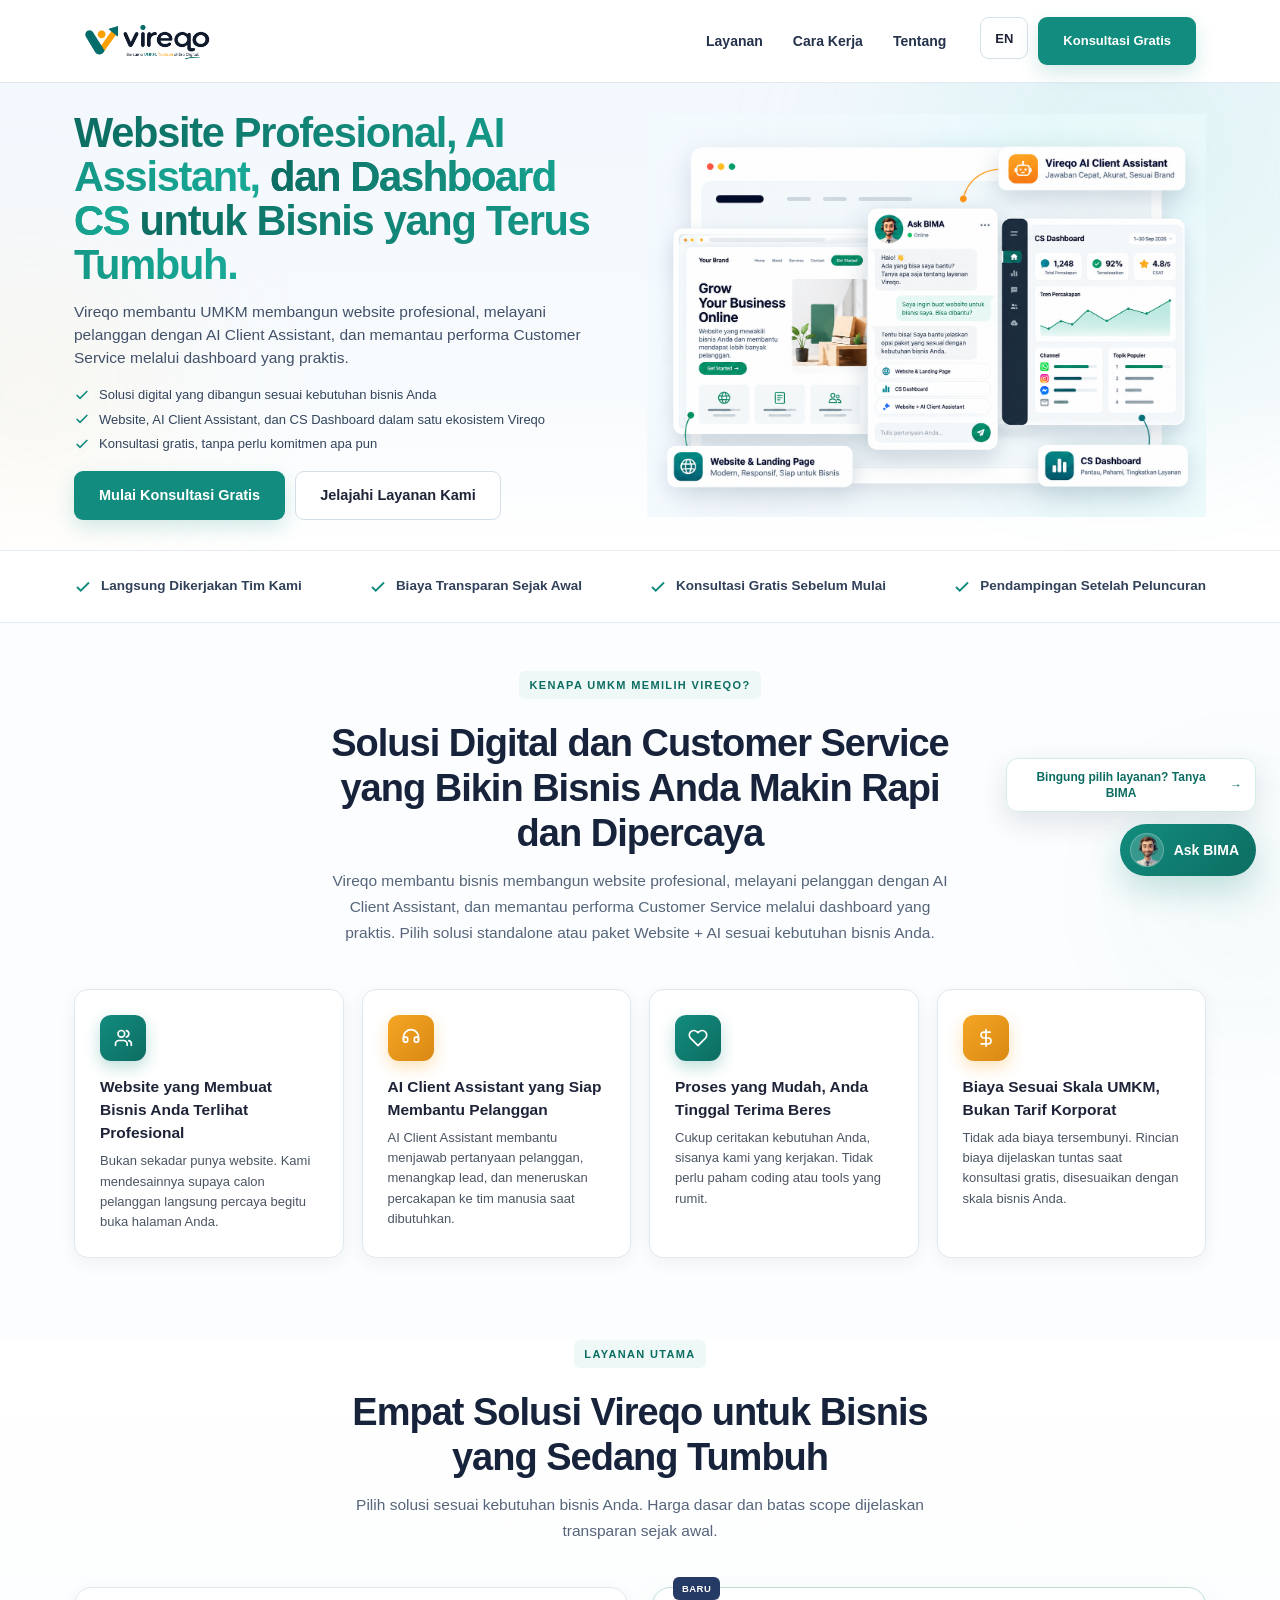
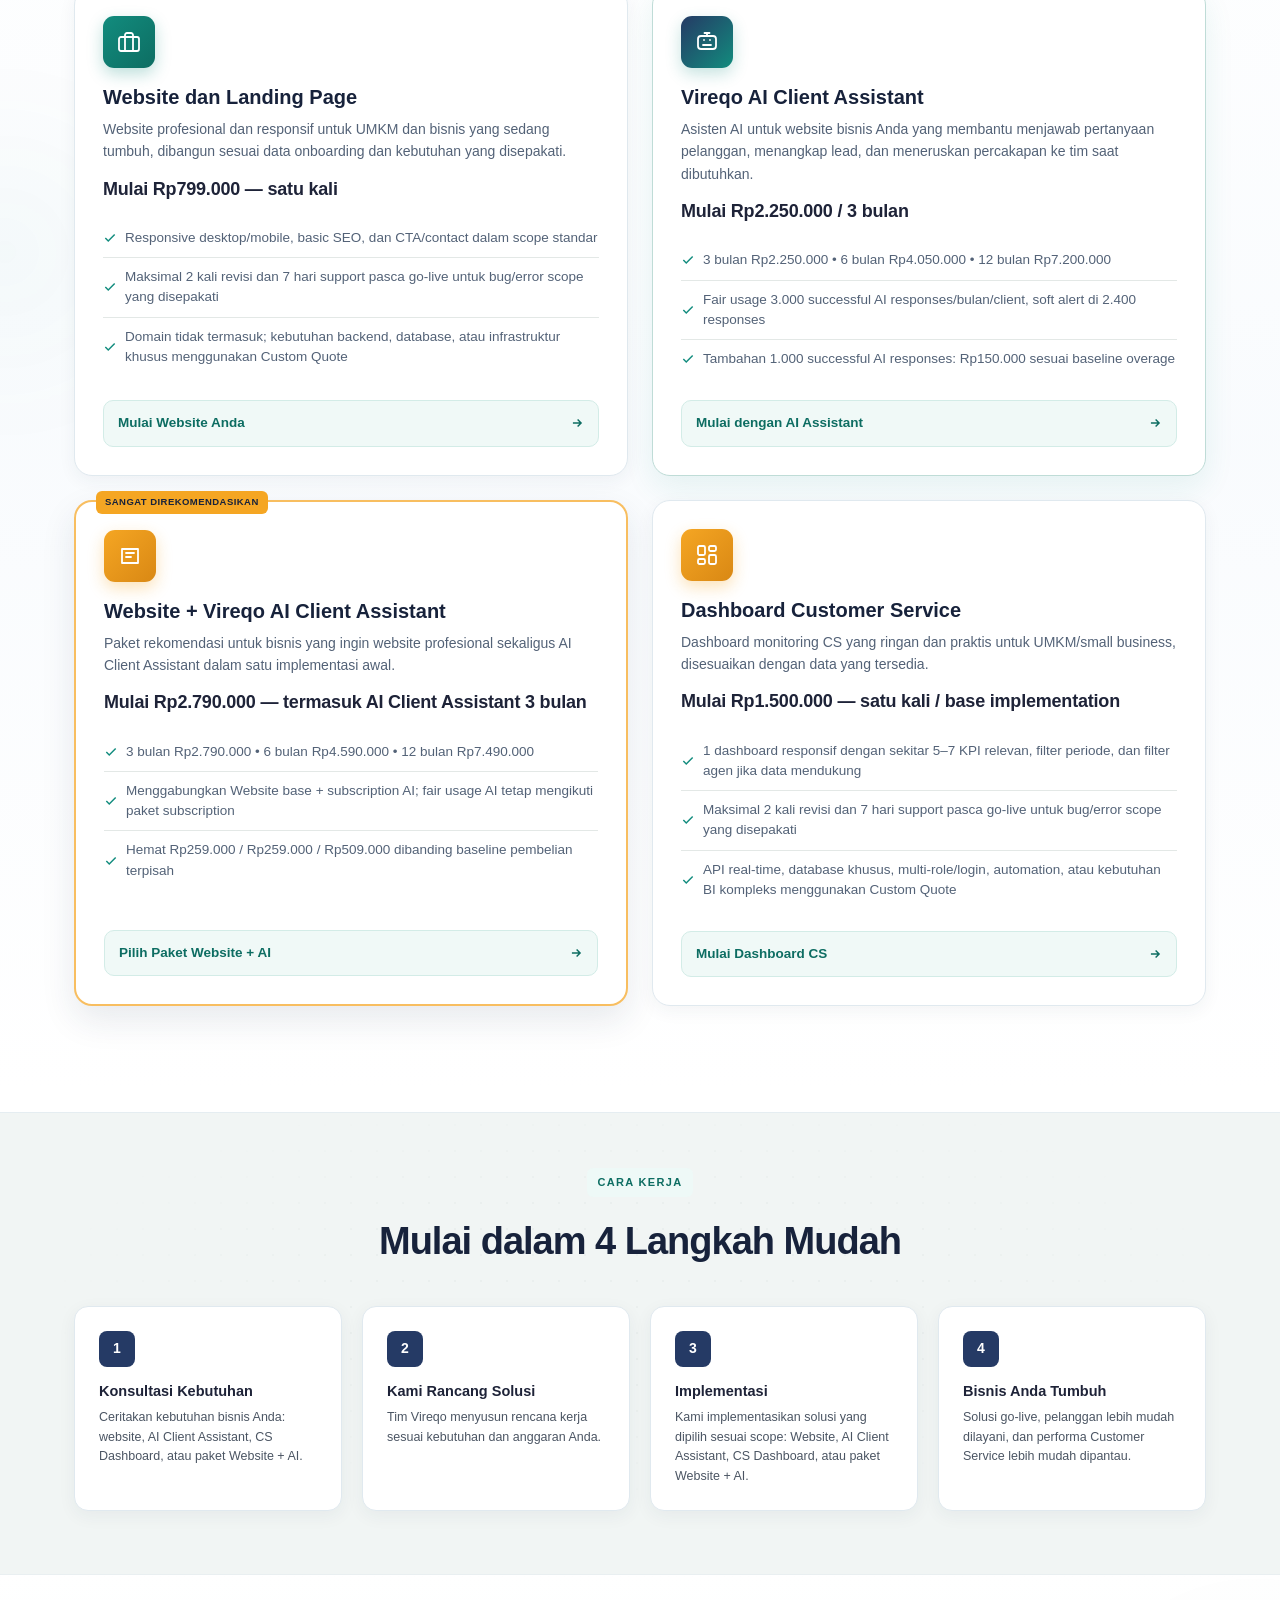
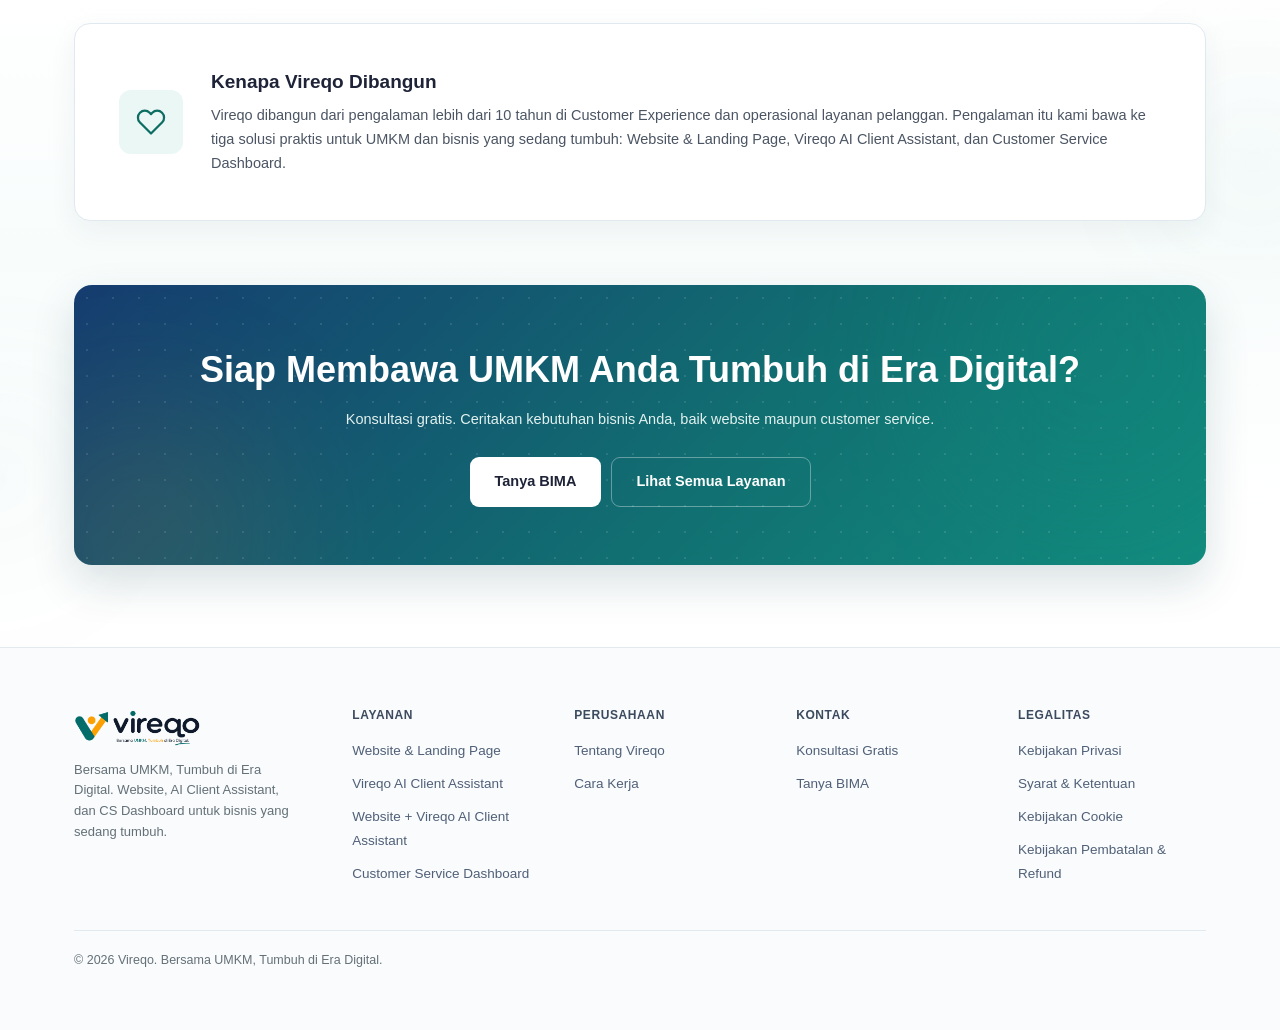
==== index.html @ 56a25e1f "feat(vireqo): Phase 8.5 Ask BIMA interaction polish" ====
<!DOCTYPE html>
<html lang="id">
<head>
<meta charset="utf-8"/>
<meta content="width=device-width, initial-scale=1.0" name="viewport"/>
<title>Vireqo | Website, AI Client Assistant &amp; CS Dashboard untuk UMKM</title>
<link href="favicon.ico" rel="icon"/>
<link href="favicon-32.png" rel="icon" sizes="32x32" type="image/png"/>
<link href="favicon-16.png" rel="icon" sizes="16x16" type="image/png"/>
<link href="apple-touch-icon.png" rel="apple-touch-icon" sizes="180x180"/>
<meta content="Vireqo membantu UMKM membangun website profesional, melayani pelanggan dengan AI Client Assistant, dan memantau performa Customer Service melalui CS Dashboard." name="description"/>
<link href="https://fonts.googleapis.com" rel="preconnect"/>
<link crossorigin="" href="https://fonts.gstatic.com" rel="preconnect"/>
<link href="https://fonts.googleapis.com/css2?family=Inter:wght@400;500;600;700;800;900&amp;family=Manrope:wght@600;700;800&amp;display=swap" rel="stylesheet"/>
<style>
:root{
  --teal:#128C7E; --teal-l:#EAF7F5; --teal-m:#A9DED6; --teal-dark:#0D6D62;
  --amber:#F5A623; --amber-l:#FEF6E7; --amber-m:#FBD98A;
  --navy:#1E2338; --navy-2:#2B3150;
  --bg:#F8FAF9; --white:#FFFFFF; --bg2:#F1F5F4;
  --border:#E3E8E6; --border2:#CBD5D2;
  --t1:#1E2338; --t2:#4B5563; --t3:#647078;
  --green:#128C7E;
  --grad-teal:linear-gradient(135deg,#128C7E,#0D6D62);
  --grad-amber:linear-gradient(135deg,#F5A623,#D98814);
  --grad-navy:linear-gradient(135deg,#1E2338,#2B3150);
  --sh-sm:0 1px 3px rgba(30,35,56,.06),0 1px 2px rgba(30,35,56,.04);
  --sh:0 8px 20px rgba(30,35,56,.07),0 2px 6px rgba(30,35,56,.04);
  --sh-lg:0 20px 40px rgba(30,35,56,.12),0 6px 16px rgba(30,35,56,.06);
  --r-lg:20px; --r:16px; --r-sm:10px;
  --motion-fast:180ms; --motion-base:520ms; --motion-slow:700ms;
  --motion-ease:cubic-bezier(.22,1,.36,1); --motion-distance:18px; --motion-stagger:90ms;
}
*{margin:0;padding:0;box-sizing:border-box}
html{scroll-behavior:smooth}
@media (prefers-reduced-motion: reduce){ html{scroll-behavior:auto} *{animation-duration:.01ms !important;transition-duration:.01ms !important} }
body{font-family:'Inter',sans-serif;background:var(--bg);color:var(--t1);line-height:1.5;-webkit-font-smoothing:antialiased}
h1,h2,h3,h4,.brand,.step-num,.svc h3,.vp-card h3,.why h3{font-family:'Manrope','Inter',sans-serif}
a{color:inherit;text-decoration:none}
.wrap{max-width:1160px;margin:0 auto;padding:0 24px}
img{display:block;max-width:100%}
section[id]{scroll-margin-top:96px}
a:focus-visible,button:focus-visible,input:focus-visible,[tabindex]:focus-visible{outline:2.5px solid var(--teal-dark);outline-offset:2px;border-radius:6px}
.bima-input:focus-visible{outline:2.5px solid var(--teal-dark);outline-offset:1px}
.dot-grid{position:absolute;inset:0;background-image:radial-gradient(var(--border2) 1.2px,transparent 1.2px);background-size:22px 22px;opacity:.35;pointer-events:none;-webkit-mask-image:radial-gradient(ellipse 60% 60% at 50% 40%,#000 40%,transparent 80%);mask-image:radial-gradient(ellipse 60% 60% at 50% 40%,#000 40%,transparent 80%)}

.reveal{opacity:0;transform:translateY(var(--motion-distance));transition:opacity var(--motion-base) var(--motion-ease),transform var(--motion-base) var(--motion-ease)}
.reveal.in{opacity:1;transform:translateY(0)}
html.motion-ready .motion-item{opacity:0;transform:translateY(var(--motion-distance));transition:opacity var(--motion-base) var(--motion-ease),transform var(--motion-base) var(--motion-ease);transition-delay:var(--motion-delay,0ms)}
html.motion-ready .motion-item.motion-in{opacity:1;transform:translateY(0)}
@media (prefers-reduced-motion:reduce){
  .reveal,html.motion-ready .motion-item{opacity:1!important;transform:none!important;transition:none!important}
}

.btn{font-weight:700;font-size:14.5px;padding:13px 26px;border-radius:999px;border:1px solid transparent;cursor:pointer;display:inline-flex;align-items:center;gap:8px;transition:all .18s cubic-bezier(.34,1.56,.64,1)}
.btn:active{transform:scale(.97)}
.btn-primary{background:var(--grad-teal);color:#fff;box-shadow:0 4px 14px rgba(18,140,126,.35)}
.btn-primary:hover{background:var(--teal-dark);transform:translateY(-2px);box-shadow:0 10px 24px rgba(18,140,126,.42)}
.btn-ghost{background:var(--white);border-color:var(--border2);color:var(--t1)}
.btn-ghost:hover{border-color:var(--teal);color:var(--teal);transform:translateY(-2px)}
.btn-white{background:#fff;color:var(--navy)}
.btn-white:hover{transform:translateY(-2px);box-shadow:0 8px 20px rgba(0,0,0,.18)}
.btn-outline-light{background:transparent;border-color:rgba(255,255,255,.35);color:#fff}
.btn-outline-light:hover{border-color:#fff;transform:translateY(-2px)}
.btn-sm{padding:9px 18px;font-size:13px}

header{position:sticky;top:0;z-index:200;background:rgba(248,250,249,0);transition:background .25s,box-shadow .25s,backdrop-filter .25s}
header.scrolled{background:rgba(255,255,255,.88);backdrop-filter:blur(10px);box-shadow:var(--sh-sm)}
.nav{display:flex;align-items:center;padding:16px 24px;max-width:1160px;margin:0 auto;gap:20px}
.brand img{height:32px;width:auto}
.nav-links{display:flex;gap:28px;align-items:center;font-size:14px;font-weight:600;color:var(--t2);margin-left:32px}
.nav-links a:hover{color:var(--teal)}
.nav-cta{display:flex;gap:10px;margin-left:auto}
@media(max-width:860px){ .nav-links,.nav-cta .btn-ghost{display:none} }

.hero{padding:60px 0 0;overflow:hidden}
.hero-blob{position:absolute;border-radius:50%;filter:blur(70px);opacity:.28;z-index:0;pointer-events:none}
.hero-blob-1{width:400px;height:400px;background:var(--teal-m);top:-150px;right:-70px;animation:heroAmbientOne 14s var(--motion-ease) infinite alternate}
.hero-blob-2{width:260px;height:260px;background:var(--amber-m);bottom:40px;left:-100px;animation:heroAmbientTwo 17s var(--motion-ease) infinite alternate}
@keyframes heroAmbientOne{from{transform:translate3d(0,0,0) scale(1)}to{transform:translate3d(-18px,14px,0) scale(1.05)}}
@keyframes heroAmbientTwo{from{transform:translate3d(0,0,0) scale(1)}to{transform:translate3d(16px,-12px,0) scale(1.04)}}
@media(max-width:640px){.hero-blob-1,.hero-blob-2{animation-duration:20s;opacity:.22}}
@media(prefers-reduced-motion:reduce){.hero-blob-1,.hero-blob-2{animation:none!important;transform:none!important}}
.hero .wrap{position:relative;z-index:1;display:grid;grid-template-columns:1.05fr .95fr;gap:48px;align-items:center;padding-bottom:56px}
@media(max-width:960px){ .hero .wrap{grid-template-columns:1fr} .hero-visual{margin-top:36px} }
.badge{padding:6px 14px;border-radius:20px;font-size:11.5px;font-weight:700;letter-spacing:.3px;display:inline-flex;align-items:center;gap:7px;background:var(--teal-l);color:var(--teal-dark);border:1px solid var(--teal-m)}
.badge-dot{width:6px;height:6px;border-radius:50%;background:var(--teal)}
.hero h1{font-size:clamp(30px,4.2vw,46px);font-weight:800;line-height:1.18;letter-spacing:-.8px;margin:18px 0 18px;color:var(--navy)}
.hero h1 span{color:var(--teal)}
.hero p{font-size:16.5px;color:var(--t2);max-width:520px;margin-bottom:26px;line-height:1.65}
.hero-vp{display:flex;flex-direction:column;gap:9px;margin-bottom:30px}
.hero-vp span{display:flex;align-items:center;gap:9px;font-size:13.5px;color:var(--t2);font-weight:500}
.hero-vp svg{width:16px;height:16px;color:var(--teal);flex-shrink:0}
.hero-cta{display:flex;gap:12px;flex-wrap:wrap}

.hero-visual{position:relative}
.hv-card{background:var(--white);border:1px solid var(--border);border-radius:var(--r-lg);box-shadow:var(--sh-lg);padding:16px;position:relative;z-index:2}
.hv-browser-bar{display:flex;align-items:center;gap:6px;padding:8px 6px 14px}
.hv-dot{width:8px;height:8px;border-radius:50%}
.hv-site{background:var(--bg);border-radius:12px;padding:18px;margin-bottom:12px}
.hv-site-nav{display:flex;justify-content:space-between;align-items:center;margin-bottom:14px}
.hv-site-logo{width:64px;height:9px;border-radius:4px;background:var(--navy)}
.hv-site-menu{display:flex;gap:8px;align-items:center}
.hv-site-menu span{width:26px;height:6px;border-radius:3px;background:var(--border2)}
.hv-site-menu .hv-avatar{width:20px;height:20px;border-radius:50%;background:var(--grad-amber)}
.hv-site-hero{background:linear-gradient(135deg,var(--teal-l),var(--amber-l));border-radius:10px;padding:20px;margin-bottom:10px;position:relative;overflow:hidden}
.hv-site-hero::after{content:"";position:absolute;width:120px;height:120px;background:radial-gradient(circle,rgba(255,255,255,.55),transparent 70%);top:-40px;right:-30px}
.hv-site-hero .l1{width:70%;height:10px;border-radius:4px;background:var(--navy);margin-bottom:8px;position:relative}
.hv-site-hero .l2{width:45%;height:8px;border-radius:4px;background:var(--border2);margin-bottom:14px;position:relative}
.hv-site-hero .btn-mini{width:74px;height:20px;border-radius:999px;background:var(--grad-teal);position:relative;box-shadow:0 3px 8px rgba(18,140,126,.35)}
.hv-stats{display:flex;gap:8px;margin-top:2px}
.hv-stat{flex:1;background:var(--white);border:1px solid var(--border);border-radius:8px;padding:8px 9px}
.hv-stat .hv-stat-bar{height:5px;border-radius:3px;margin-bottom:6px}
.hv-stat .hv-stat-num{height:8px;width:60%;border-radius:3px;background:var(--navy);opacity:.85}
.hv-cs{background:var(--white);border:1px solid var(--border);border-radius:12px;padding:12px 14px}
.hv-cs-head{display:flex;align-items:center;gap:8px;margin-bottom:10px}
.hv-cs-head .dotgreen{width:7px;height:7px;border-radius:50%;background:var(--teal)}
.hv-cs-head span{font-size:11px;font-weight:700;color:var(--t2)}
.hv-bubble{max-width:78%;padding:8px 11px;border-radius:10px;font-size:11px;margin-bottom:7px;line-height:1.4}
.hv-bubble.in{background:var(--bg2);color:var(--t2);border-bottom-left-radius:3px}
.hv-bubble.out{background:var(--teal-l);color:var(--teal-dark);margin-left:auto;border-bottom-right-radius:3px}
.hv-float{position:absolute;background:var(--white);border:1px solid var(--border);border-radius:14px;box-shadow:var(--sh);padding:12px 15px;z-index:3;display:flex;align-items:center;gap:10px}
.hv-float-1{bottom:-20px;left:-26px}
.hv-float-2{top:16px;right:-22px}
.hv-float .fb{width:32px;height:32px;border-radius:9px;display:flex;align-items:center;justify-content:center;flex-shrink:0;color:#fff}
.hv-float .fb svg{width:16px;height:16px}
.hv-float .fn{font-size:13.5px;font-weight:800;color:var(--t1);line-height:1.2}
.hv-float .fl{font-size:9.5px;color:var(--t3)}
@media(max-width:960px){ .hv-float-1{left:6px} .hv-float-2{right:6px} }

.trust{background:var(--white);border-top:1px solid var(--border);border-bottom:1px solid var(--border);padding:28px 0}
.trust-row{display:flex;justify-content:center;gap:36px;flex-wrap:wrap;text-align:left}
.trust-item{display:flex;align-items:center;gap:9px}
.trust-item svg{width:18px;height:18px;color:var(--teal);flex-shrink:0}
.trust-item .l{font-size:13.5px;color:var(--t1);font-weight:600}

.section{padding:78px 0}
.section-head{text-align:center;max-width:620px;margin:0 auto 44px}
.eyebrow{font-size:11.5px;font-weight:800;color:var(--teal-dark);text-transform:uppercase;letter-spacing:1.2px;margin-bottom:12px}
.section-head h2{font-size:clamp(24px,3.2vw,32px);font-weight:800;letter-spacing:-.6px;color:var(--navy);margin-bottom:12px}
.section-head p{font-size:15.5px;color:var(--t2);line-height:1.6}

.g4{display:grid;grid-template-columns:repeat(4,1fr);gap:18px}
@media(max-width:960px){ .g4{grid-template-columns:1fr 1fr} }
@media(max-width:560px){ .g4{grid-template-columns:1fr} }
.vp-card{background:var(--white);border:1px solid var(--border);border-radius:var(--r);padding:24px;box-shadow:var(--sh-sm);transition:transform .18s,box-shadow .18s}
.vp-card:hover{transform:translateY(-6px);box-shadow:var(--sh-lg)}
.vp-icon{width:46px;height:46px;border-radius:13px;display:flex;align-items:center;justify-content:center;margin-bottom:14px;color:#fff}
.vp-icon svg{width:20px;height:20px}
.vp-card h3{font-size:15.5px;font-weight:800;margin-bottom:7px;color:var(--navy)}
.vp-card p{font-size:13px;color:var(--t2);line-height:1.55}

.services{display:grid;grid-template-columns:repeat(3,1fr);gap:20px;grid-auto-flow:row dense}
@media(max-width:980px){ .services{grid-template-columns:1fr 1fr} }
@media(max-width:640px){ .services{grid-template-columns:1fr} }
.svc{position:relative}
.svc-popular{position:absolute;top:-12px;right:22px;background:var(--grad-amber);color:var(--t1);font-size:11px;font-weight:800;letter-spacing:.3px;padding:5px 12px;border-radius:999px;box-shadow:0 4px 10px rgba(245,166,35,.35)}
.svc-topproduct{position:absolute;top:-12px;left:22px;background:var(--grad-navy);color:#fff;font-size:11px;font-weight:800;letter-spacing:.3px;padding:5px 12px;border-radius:999px;box-shadow:0 4px 10px rgba(30,35,56,.35);display:inline-flex;align-items:center;gap:4px}
.csd-trigger{margin-top:12px;width:100%;display:flex;align-items:center;justify-content:center;gap:8px;background:var(--white);border:1.5px dashed var(--teal-m);color:var(--teal-dark);font-family:inherit;font-weight:700;font-size:13.5px;padding:11px 16px;border-radius:12px;cursor:pointer;transition:all .18s}
.csd-trigger:hover{border-style:solid;background:var(--teal-l)}
.csd-trigger svg{width:16px;height:16px;transition:transform .2s ease}
.csd-panel-head{margin-bottom:18px}
.csd-panel-head h4{font-size:18px;font-weight:800;color:var(--navy);margin:0 0 6px}
.csd-panel-head p{font-size:13.5px;color:var(--t2);margin:0}
.csd-modal-overlay{position:fixed;inset:0;background:rgba(15,20,30,.6);display:flex;align-items:center;justify-content:center;padding:20px;z-index:999}
.csd-modal-overlay[hidden]{display:none}
.csd-modal{background:var(--white);border-radius:var(--r-lg);max-width:720px;width:100%;max-height:88vh;overflow-y:auto;padding:32px;position:relative;box-shadow:0 24px 64px rgba(0,0,0,.4)}
.csd-modal-close{position:absolute;top:16px;right:16px;width:36px;height:36px;border-radius:50%;border:1px solid var(--border);background:var(--white);display:flex;align-items:center;justify-content:center;cursor:pointer;color:var(--t2);transition:all .15s;padding:0}
.csd-modal-close:hover{background:var(--bg2);color:var(--navy)}
.csd-modal-close svg{width:16px;height:16px}
body.no-scroll{overflow:hidden}
@media(max-width:640px){ .csd-modal{padding:22px;max-height:92vh;border-radius:16px} .csd-modal-close{top:12px;right:12px} }
.svc{background:var(--white);border:1px solid var(--border);border-radius:var(--r-lg);padding:30px;box-shadow:var(--sh-sm);transition:transform .2s,box-shadow .2s;display:flex;flex-direction:column}
.svc:hover{transform:translateY(-5px);box-shadow:var(--sh-lg)}
.svc-icon{width:52px;height:52px;border-radius:14px;display:flex;align-items:center;justify-content:center;margin-bottom:16px;transition:transform var(--motion-fast) var(--motion-ease),box-shadow var(--motion-fast) ease}
@media(hover:hover) and (pointer:fine){
  .svc:hover .svc-icon{transform:translateY(-2px) scale(1.045)}
  .svc:has(.svc-ai-recommended){border-color:rgba(245,166,35,.48);box-shadow:0 10px 30px rgba(245,166,35,.10),var(--sh-sm)}
  .svc:has(.svc-ai-recommended):hover{border-color:rgba(245,166,35,.72);box-shadow:0 18px 38px rgba(245,166,35,.15),var(--sh)}
}
.svc:focus-within{border-color:var(--teal-m);box-shadow:0 12px 28px rgba(18,140,126,.10)}
@media(max-width:640px){.svc:hover{transform:none}.svc:hover .svc-icon{transform:none}}
.svc-icon svg{width:24px;height:24px}
.svc h3{font-size:19px;font-weight:800;color:var(--navy);margin-bottom:8px}
.svc p{font-size:14px;color:var(--t2);margin-bottom:18px;line-height:1.6}
.svc-list{list-style:none;margin-bottom:20px;flex:1;display:flex;flex-direction:column;justify-content:center}
.svc-list li{font-size:13.5px;color:var(--t2);padding:7px 0;border-top:1px solid var(--border);display:flex;align-items:center;gap:8px}
.svc-list li:first-child{border-top:none}
.svc-list li svg{width:14px;height:14px;flex-shrink:0;color:var(--teal)}
.svc-price{font-size:13px;color:var(--t2);margin-bottom:16px;padding:9px 13px;background:var(--teal-l);border-radius:8px;border:1px solid var(--teal-m)}
.svc-price strong{color:var(--navy);font-weight:800}
.svc-cta{font-size:13.5px;font-weight:700;color:var(--teal-dark);display:inline-flex;align-items:center;gap:6px;transition:color var(--motion-fast) ease,transform var(--motion-fast) var(--motion-ease)}
.svc-cta:hover{color:var(--teal);transform:translateX(2px)}
.svc-cta:active{transform:translateX(1px) scale(.985)}
.svc-cta svg{width:14px;height:14px;transition:transform .15s}
.svc:hover .svc-cta svg{transform:translateX(3px)}

.steps{display:grid;grid-template-columns:repeat(4,1fr);gap:20px}
@media(max-width:900px){ .steps{grid-template-columns:1fr 1fr} }
@media(max-width:560px){ .steps{grid-template-columns:1fr} }
.step{background:var(--white);border:1px solid var(--border);border-radius:var(--r);padding:22px;box-shadow:var(--sh-sm);transition:transform .18s,box-shadow .18s}
.step:hover{transform:translateY(-5px);box-shadow:var(--sh)}
.step-num{width:36px;height:36px;border-radius:10px;background:var(--grad-navy);color:#fff;font-weight:800;font-size:14px;display:flex;align-items:center;justify-content:center;margin-bottom:14px}
.step h4{font-size:14.5px;font-weight:700;color:var(--navy);margin-bottom:6px}
.step p{font-size:12.5px;color:var(--t2);line-height:1.55}

.why{background:var(--white);border:1px solid var(--border);border-radius:var(--r-lg);padding:44px;box-shadow:var(--sh-sm);display:grid;grid-template-columns:auto 1fr;gap:28px;align-items:center}
@media(max-width:700px){ .why{grid-template-columns:1fr;padding:28px} }
.why-badge{width:64px;height:64px;border-radius:16px;background:var(--teal-l);color:var(--teal-dark);display:flex;align-items:center;justify-content:center;flex-shrink:0}
.why-badge svg{width:30px;height:30px}
.why h3{font-size:19px;font-weight:800;color:var(--navy);margin-bottom:8px}
.why p{font-size:14.5px;color:var(--t2);line-height:1.65}

.cta-band{background:var(--grad-navy);border-radius:var(--r-lg);padding:56px 40px;text-align:center;position:relative;overflow:hidden}
.cta-band .dot-grid{opacity:.12;-webkit-mask-image:none;mask-image:none;background-image:radial-gradient(rgba(255,255,255,.9) 1.2px,transparent 1.2px)}
.cta-band::before{content:"";position:absolute;width:340px;height:340px;background:var(--teal);opacity:.3;filter:blur(80px);border-radius:50%;top:-100px;right:-60px}
.cta-band::after{content:"";position:absolute;width:260px;height:260px;background:var(--amber);opacity:.2;filter:blur(80px);border-radius:50%;bottom:-100px;left:-60px}
.cta-band h2{color:#fff;font-size:clamp(22px,3vw,28px);font-weight:800;margin-bottom:12px;position:relative;z-index:1}
.cta-band p{color:#CBD5D2;font-size:14.5px;margin-bottom:26px;position:relative;z-index:1}
.cta-band .hero-cta{justify-content:center;position:relative;z-index:1}

footer{background:var(--white);border-top:1px solid var(--border);padding:52px 0 26px}
.footer-grid{display:grid;grid-template-columns:1.3fr 1fr 1fr 1fr 1fr;gap:28px;margin-bottom:36px}
@media(max-width:860px){ .footer-grid{grid-template-columns:1fr 1fr} }
.footer-grid h5{font-size:12px;font-weight:800;color:var(--t3);text-transform:uppercase;letter-spacing:.6px;margin-bottom:14px}
.footer-grid ul{list-style:none}
.footer-grid li{margin-bottom:9px}
.footer-grid a{font-size:13.5px;color:var(--t2)}
.footer-grid a:hover{color:var(--teal-dark)}
.footer-brand img{height:42px;width:auto;margin-bottom:12px}
.footer-brand p{font-size:13px;color:var(--t3);max-width:230px;line-height:1.6}
.footer-bottom{border-top:1px solid var(--border);padding-top:20px;display:flex;justify-content:space-between;flex-wrap:wrap;gap:10px;font-size:12.5px;color:var(--t3);align-items:center}

.lang-toggle{background:var(--white);border:1px solid var(--border2);color:var(--t1);font-weight:700;font-size:13px;padding:9px 14px;border-radius:10px;cursor:pointer;transition:all .18s}
.lang-toggle:hover{border-color:var(--teal);color:var(--teal)}

/* --- Mobile nav --- */
.hamburger{display:none;flex-direction:column;gap:4px;background:none;border:none;cursor:pointer;padding:8px;margin-left:auto}
.hamburger span{width:22px;height:2px;background:var(--navy);border-radius:2px;transition:transform .2s ease,opacity .2s ease}
.mobile-menu{display:none;flex-direction:column;gap:2px;background:var(--white);border-top:1px solid var(--border);padding:8px 24px 18px}
.mobile-menu a{padding:12px 4px;font-size:15px;font-weight:600;color:var(--t1);border-bottom:1px solid var(--border)}
.mobile-menu .mm-actions{display:flex;gap:10px;margin-top:12px}
@media(max-width:860px){
  .hamburger{display:flex}
  .nav-cta .lang-toggle{display:none}
  header.menu-open .mobile-menu{display:flex}
  header.menu-open .hamburger span:nth-child(1){transform:translateY(6px) rotate(45deg)}
  header.menu-open .hamburger span:nth-child(2){opacity:0}
  header.menu-open .hamburger span:nth-child(3){transform:translateY(-6px) rotate(-45deg)}
}

/* --- CS Consultant interactive demo --- */
.csd-toggle{display:inline-flex;background:var(--white);border:1px solid var(--border);border-radius:999px;padding:4px;margin-bottom:22px;gap:4px}
.csd-toggle button{font-family:inherit;font-weight:700;font-size:13.5px;padding:9px 18px;border-radius:999px;border:none;background:transparent;cursor:pointer;color:var(--t2);transition:all .2s ease}
.csd-toggle button.active.bad{background:#C1523E;color:#fff}
.csd-toggle button.active.good{background:var(--teal);color:#fff}
.csd-card{background:var(--white);border:1px solid var(--border);border-radius:var(--r-lg);padding:26px;position:relative;overflow:hidden;box-shadow:var(--sh-sm)}
.csd-card::before{content:"";position:absolute;top:0;left:0;right:0;height:4px;background:#C1523E;transition:background .3s ease}
.csd-card.good::before{background:var(--teal)}
.csd-tag{font-family:'Manrope',sans-serif;font-size:11px;text-transform:uppercase;letter-spacing:.06em;color:#C1523E;margin-bottom:14px;display:block;font-weight:800}
.csd-card.good .csd-tag{color:var(--teal-dark)}
.csd-bubble{max-width:82%;padding:11px 15px;border-radius:14px;font-size:14px;margin-bottom:10px;line-height:1.5}
.csd-bubble.cust{background:var(--bg2);border-bottom-left-radius:4px}
.csd-bubble.cs{margin-left:auto;background:#C1523E;color:#fff;border-bottom-right-radius:4px;transition:background .3s ease}
.csd-card.good .csd-bubble.cs{background:var(--teal)}
.csd-verdict{margin-top:16px;padding:13px 15px;background:var(--bg2);border-radius:10px;font-size:13px;color:var(--t2);line-height:1.55}
.csd-verdict b{color:var(--navy)}
.csd-grid{display:grid;grid-template-columns:1fr 1fr;gap:20px;margin-top:20px}
@media(max-width:860px){ .csd-grid{grid-template-columns:1fr} }
.csd-quiz-progress{display:flex;gap:6px;margin-bottom:16px}
.csd-quiz-progress span{height:4px;flex:1;background:var(--border);border-radius:4px;transition:background .3s ease}
.csd-quiz-progress span.done{background:var(--amber)}
.csd-quiz-q{background:var(--bg2);border-radius:12px;padding:15px;font-size:14px;margin-bottom:14px;line-height:1.5}
.csd-quiz-opt{display:block;width:100%;text-align:left;background:var(--white);border:1.5px solid var(--border);border-radius:10px;padding:12px 14px;font-size:13.5px;font-family:inherit;cursor:pointer;margin-bottom:9px;transition:all .2s ease;color:var(--t1)}
.csd-quiz-opt:hover:not(:disabled){border-color:var(--teal)}
.csd-quiz-opt.correct{background:var(--teal-l);border-color:var(--teal)}
.csd-quiz-opt.wrong{background:#FBEAE6;border-color:#C1523E}
.csd-quiz-opt:disabled{cursor:default}
.csd-quiz-feedback{margin-top:4px;padding:13px 15px;border-radius:10px;font-size:13px;background:var(--amber-l);border:1px solid var(--amber-m);display:none;line-height:1.5}
.csd-quiz-feedback.show{display:block}
.csd-quiz-next{margin-top:14px;background:var(--navy);color:#fff;border:none;border-radius:999px;padding:11px 22px;font-family:inherit;font-weight:700;font-size:13.5px;cursor:pointer;display:none}
.csd-quiz-next.show{display:inline-block}
.csd-quiz-result{text-align:center;padding:14px 0;display:none}
.csd-quiz-result.show{display:block}
.csd-quiz-result .csd-score{font-family:'Manrope',sans-serif;font-weight:800;font-size:38px;color:var(--teal-dark)}
.csd-check{display:flex;flex-direction:column;gap:9px;margin-bottom:20px}
.csd-check-item{display:flex;align-items:center;gap:11px;background:var(--white);border:1px solid var(--border);border-radius:10px;padding:12px 14px;cursor:pointer;font-size:13.5px;transition:border-color .2s ease}
.csd-check-item:hover{border-color:var(--teal)}
.csd-check-item input{width:17px;height:17px;accent-color:var(--teal);flex-shrink:0}
.csd-check-result{background:var(--grad-navy);color:#fff;border-radius:16px;padding:22px;text-align:center}
.csd-check-result .csd-cr-score{font-family:'Manrope',sans-serif;font-weight:800;font-size:32px;color:var(--amber)}
.csd-check-result .csd-cr-msg{font-size:13.5px;margin-top:6px;opacity:.9}
.csd-mini-cta{margin-top:36px;text-align:center;background:var(--teal-l);border:1px solid var(--teal-m);border-radius:var(--r-lg);padding:28px 24px}
.csd-mini-cta p{font-size:14.5px;color:var(--navy);font-weight:700;margin-bottom:14px}
@media(max-width:560px){ .csd-card{padding:20px} .csd-bubble{max-width:90%} }

/* --- General mobile polish --- */
@media(max-width:640px){
  .section{padding:52px 0}
  .wrap{padding:0 18px}
  .cta-band{padding:40px 22px}
  .why{padding:26px 20px}
  .footer-grid{grid-template-columns:1fr;gap:28px}
  .footer-bottom{flex-direction:column;align-items:flex-start;gap:8px}
  .brand img{height:26px}
  .hero{padding-top:36px}
  .hero-vp{gap:11px}
  .hero-vp span{padding-right:92px}
  .trust-row{gap:18px;justify-content:flex-start}
  .btn{padding:12px 20px;font-size:14px}
  .hero-cta .btn,.cta-band .hero-cta .btn{width:100%;justify-content:center}
}


/* =========================================================
   BIMA FLOATING ASSISTANT — UI ONLY
   Isolated component added for BIMA Phase 3 integration.
   ========================================================= */
.bima-nudge{position:fixed;right:24px;bottom:88px;z-index:979;display:flex;align-items:center;gap:8px;max-width:250px;padding:10px 13px;border:1px solid #D3ECE7;border-radius:12px;background:rgba(255,255,255,.97);color:var(--teal-dark);font:700 12px/1.35 'Inter',sans-serif;box-shadow:0 10px 28px rgba(30,52,75,.12);cursor:pointer;opacity:0;transform:translateY(8px);pointer-events:none;transition:opacity .24s ease,transform .24s ease,box-shadow .18s ease}
.bima-nudge.show{opacity:1;transform:translateY(0);pointer-events:auto}
.bima-nudge:hover{box-shadow:0 13px 30px rgba(30,52,75,.16)}
.bima-fab.phase8-attention{animation:bimaFabAttention 3.8s ease-in-out 2}
@keyframes bimaFabAttention{0%,72%,100%{box-shadow:0 12px 30px rgba(18,140,126,.30)}82%{box-shadow:0 12px 30px rgba(18,140,126,.30),0 0 0 8px rgba(18,140,126,.09)}}
@media(max-width:600px){.bima-nudge{right:16px;bottom:72px;max-width:220px}}
@media(prefers-reduced-motion:reduce){.bima-nudge{transition:none}.bima-fab.phase8-attention{animation:none!important}}
.bima-fab{position:fixed;right:24px;bottom:24px;z-index:980;display:inline-flex;align-items:center;gap:10px;padding:9px 17px 9px 10px;border:0;border-radius:999px;background:var(--grad-teal);color:#fff;font-family:'Inter',sans-serif;font-size:14px;font-weight:800;box-shadow:0 12px 30px rgba(18,140,126,.30);cursor:pointer;transition:transform .18s ease,box-shadow .18s ease}
.bima-fab:hover{transform:translateY(-2px);box-shadow:0 16px 34px rgba(18,140,126,.38)}
.bima-fab:active{transform:scale(.98)}
.bima-fab-avatar{width:34px;height:34px;border-radius:50%;display:flex;align-items:center;justify-content:center;background:rgba(255,255,255,.16);border:1px solid rgba(255,255,255,.24);overflow:hidden;flex-shrink:0}
.bima-fab-avatar img{width:42px;height:42px;object-fit:cover;object-position:center 26%;transform-origin:50% 72%;animation:bimaAvatarFloat 4.2s ease-in-out infinite}
.bima-panel{position:fixed;right:24px;bottom:86px;z-index:981;width:min(430px,calc(100vw - 32px));max-height:min(720px,calc(100vh - 112px));display:flex;flex-direction:column;background:var(--white);border:1px solid var(--border);border-radius:22px;box-shadow:0 24px 60px rgba(30,35,56,.20);overflow:hidden;opacity:0;visibility:hidden;transform:translateY(12px) scale(.98);transform-origin:bottom right;transition:opacity .2s ease,transform .2s ease,visibility .2s}
.bima-panel.open{opacity:1;visibility:visible;transform:translateY(0) scale(1)}
.bima-head{display:flex;align-items:center;gap:12px;padding:14px 16px;background:linear-gradient(135deg,#128C7E,#0D6D62);color:#fff;flex-shrink:0}
.bima-avatar{width:48px;height:48px;border-radius:15px;background:rgba(255,255,255,.14);display:flex;align-items:center;justify-content:center;border:1px solid rgba(255,255,255,.22);flex-shrink:0;overflow:hidden;position:relative}
.bima-avatar img{width:58px;height:58px;object-fit:cover;object-position:center 26%;transform-origin:50% 72%;animation:bimaAvatarFloat 4.2s ease-in-out infinite}
.bima-head-copy{min-width:0;flex:1}
.bima-head-title{font-family:'Manrope','Inter',sans-serif;font-size:16px;font-weight:800;line-height:1.2}
.bima-head-sub{font-size:11.5px;opacity:.86;margin-top:3px}
.bima-online{display:inline-flex;align-items:center;gap:6px;margin-top:5px;font-size:10.5px;font-weight:700;opacity:.92}
.bima-online-dot{width:6px;height:6px;border-radius:50%;background:#25D366;box-shadow:0 0 0 3px rgba(37,211,102,.18)}
.bima-online-dot.is-online{background:#25D366;box-shadow:0 0 0 3px rgba(37,211,102,.18);animation:bimaStatusPulse 1.35s ease-in-out infinite}
.bima-online-dot.is-offline{background:#E5484D;box-shadow:0 0 0 3px rgba(229,72,77,.18);animation:none}
@keyframes bimaStatusPulse{0%,100%{opacity:1;box-shadow:0 0 0 3px rgba(37,211,102,.18)}50%{opacity:.42;box-shadow:0 0 0 6px rgba(37,211,102,.08)}}
.bima-close{width:32px;height:32px;border:0;border-radius:9px;background:rgba(255,255,255,.12);color:#fff;display:flex;align-items:center;justify-content:center;cursor:pointer;font-size:20px;line-height:1;flex-shrink:0}
.bima-close:hover{background:rgba(255,255,255,.20)}
.bima-body{padding:16px;background:var(--bg);overflow:auto;min-height:0}
.bima-bubble{padding:13px 14px;border-radius:15px 15px 15px 5px;background:var(--white);border:1px solid var(--border);box-shadow:var(--sh-sm);font-size:13px;color:var(--t2);line-height:1.55}
.bima-bubble strong{display:block;color:var(--t1);font-size:14px;margin-bottom:4px}
.bima-context{display:none;margin-top:10px;padding:10px 12px;border-radius:12px;background:var(--teal-l);border:1px solid var(--teal-m);font-size:12px;color:var(--teal-dark);line-height:1.45}
.bima-context.show{display:block}
.bima-context strong{font-weight:800}
.bima-section-label{font-size:10.5px;font-weight:800;letter-spacing:.055em;text-transform:uppercase;color:var(--t3);margin:16px 0 8px}
.bima-popular{width:100%;display:flex;align-items:center;gap:11px;text-align:left;padding:12px;border:1px solid rgba(18,140,126,.28);border-radius:15px;background:linear-gradient(135deg,rgba(18,140,126,.11),rgba(18,140,126,.04));color:var(--t1);cursor:pointer;transition:transform .16s ease,border-color .16s ease,box-shadow .16s ease}
.bima-popular:hover{transform:translateY(-1px);border-color:var(--teal);box-shadow:0 8px 22px rgba(18,140,126,.10)}
.bima-popular-icon{width:38px;height:38px;border-radius:11px;background:var(--grad-teal);color:#fff;display:flex;align-items:center;justify-content:center;flex-shrink:0}
.bima-popular-icon svg{width:20px;height:20px}
.bima-popular-copy{min-width:0;flex:1}
.bima-popular-title{display:block;font-size:12.5px;font-weight:800;color:var(--teal-dark)}
.bima-popular-badge{display:inline-flex;margin-top:4px;padding:3px 7px;border-radius:999px;background:rgba(18,140,126,.12);font-size:9.5px;font-weight:800;color:var(--teal-dark)}
.bima-arrow{font-size:18px;color:var(--teal-dark);line-height:1}
.bima-services{display:grid;grid-template-columns:1fr 1fr;gap:8px}
.bima-service{min-height:48px;padding:9px 10px;border:1px solid var(--border2);border-radius:12px;background:var(--white);color:var(--t2);font-family:'Inter',sans-serif;font-size:11.5px;font-weight:700;line-height:1.3;text-align:left;cursor:pointer;transition:border-color .16s ease,background .16s ease,color .16s ease,transform .16s ease}
.bima-service:hover,.bima-service.active{border-color:var(--teal-m);background:var(--teal-l);color:var(--teal-dark);transform:translateY(-1px)}
.bima-coming{display:flex;align-items:flex-start;gap:7px;margin-top:14px;padding:11px 12px;border-radius:12px;background:var(--amber-l);font-size:10.8px;line-height:1.45;color:#806218}
.bima-coming-dot{width:7px;height:7px;border-radius:50%;background:var(--amber);box-shadow:0 0 0 4px rgba(245,166,35,.12);margin-top:4px;flex-shrink:0}
.bima-handover{display:none;margin-top:14px;padding:13px;border:1px solid var(--border);border-radius:14px;background:var(--white)}
.bima-handover.show{display:block}
.bima-handover-title{font-size:12.5px;font-weight:800;color:var(--t1);margin-bottom:4px}
.bima-handover-copy{font-size:11.5px;color:var(--t3);line-height:1.5;margin-bottom:10px}
.bima-wa-btn{display:flex;align-items:center;justify-content:center;gap:8px;width:100%;padding:10px 12px;border-radius:11px;background:#1FAF62;color:#fff;text-decoration:none;font-size:12px;font-weight:800}
.bima-wa-btn:hover{filter:brightness(.96)}
.bima-input-wrap{display:flex;align-items:center;gap:8px;padding:12px;background:var(--white);border-top:1px solid var(--border);flex-shrink:0}
.bima-input{flex:1;min-width:0;border:1px solid var(--border2);border-radius:12px;padding:11px 12px;font-family:'Inter',sans-serif;font-size:13px;color:var(--t2);background:var(--bg2);outline:none}
.bima-input:disabled{cursor:not-allowed;opacity:.72}
.bima-send{width:40px;height:40px;border:0;border-radius:11px;background:var(--bg2);color:var(--t3);display:flex;align-items:center;justify-content:center;cursor:not-allowed;flex-shrink:0}
.bima-send svg{width:17px;height:17px}
@keyframes bimaAvatarFloat{0%,100%{transform:translateY(0) rotate(0deg)}50%{transform:translateY(-1.5px) rotate(.8deg)}}
@media(prefers-reduced-motion:reduce){.bima-fab-avatar img,.bima-avatar img{animation:none}.bima-fab,.bima-panel,.bima-popular,.bima-service{transition:none}}
@media(max-width:600px){.bima-fab{right:16px;bottom:16px;padding:8px 14px 8px 9px}.bima-fab-avatar{width:32px;height:32px}.bima-panel{top:max(8px,env(safe-area-inset-top));left:16px;right:16px;bottom:72px;width:auto;max-height:none;border-radius:18px}.bima-head{padding:12px 14px;min-height:68px}.bima-avatar{width:44px;height:44px}.bima-body{padding:14px}.bima-services{grid-template-columns:1fr 1fr;gap:7px}.bima-service{font-size:11px;padding:9px}.bima-input-wrap{padding:10px}}
@media(max-width:390px){.bima-services{grid-template-columns:1fr}.bima-service{min-height:42px}.bima-fab #bimaFabLabel{display:none}.bima-fab{padding:7px}}



/* --- BIMA live chat + name flow --- */
.bima-messages{display:flex;flex-direction:column;gap:10px;margin-top:10px}
.bima-msg{max-width:88%;padding:11px 13px;border-radius:14px;font-size:13px;line-height:1.58;white-space:pre-wrap;word-break:break-word}
.bima-msg.user{align-self:flex-end;background:var(--teal);color:#fff;border-bottom-right-radius:5px}
.bima-msg.assistant{align-self:flex-start;background:#fff;color:var(--t2);border:1px solid var(--border);border-bottom-left-radius:5px;box-shadow:var(--sh-sm)}
.bima-msg.system{align-self:center;max-width:100%;padding:8px 11px;background:var(--teal-l);color:var(--teal-dark);font-size:11.5px;text-align:center}
.bima-msg.loading{color:var(--t3);font-style:italic}
.bima-msg-text{display:block}
.bima-msg-time{display:block;margin-top:4px;font-size:10px;line-height:1.2;letter-spacing:.1px;text-align:right;opacity:.78}
.bima-msg.assistant .bima-msg-time{text-align:left;color:var(--t3)}
.bima-msg.user .bima-msg-time{color:rgba(255,255,255,.82)}
.bima-session-closed{display:none;flex-direction:column;align-items:center;gap:5px;margin:12px auto 2px;padding-top:10px;width:100%;border-top:1px solid var(--border);color:var(--t3);font-size:10.5px;text-align:center}
.bima-panel.chat-closed .bima-session-closed{display:flex}
.bima-session-closed-powered{display:flex;align-items:center;justify-content:center;gap:5px;font-size:9px;color:var(--t3)}
.bima-session-closed-logo{display:inline-flex;align-items:center}
.bima-session-closed-logo img{display:block;height:14px;width:auto;max-width:64px}
#bimaDiscovery{display:block}
.bima-panel.chat-active .bima-bubble{display:none}
.bima-panel.chat-active #bimaDiscovery{display:none}
.bima-panel.chat-active .bima-context{display:none!important}
.bima-panel.chat-active .bima-messages{margin-top:0;padding-top:22px}
.bima-panel.chat-closed .bima-input{background:var(--bg2);color:var(--t3)}
.bima-input:not(:disabled){background:#fff;color:var(--t1)}
.bima-send:not(:disabled){background:var(--teal);color:#fff;cursor:pointer}
.bima-send:not(:disabled):hover{background:var(--teal-dark)}
.bima-send:disabled{opacity:.58}

/* =========================================================
   VIREQO V4 — VISUAL POLISH ONLY
   Layout, section order, service-card placement and app logic
   intentionally remain unchanged from the approved baseline.
   ========================================================= */
:root{
  --v4-blue:#233E93;
  --v4-blue-2:#3855D9;
  --v4-ink:#17223B;
  --v4-soft:#F2F7FC;
  --v4-soft-teal:#EEF9F7;
  --v4-line:#DDE7EE;
  --v4-shadow:0 14px 36px rgba(28,48,78,.09);
}
body{background:#fff;color:var(--v4-ink)}
.wrap{max-width:1180px}

/* Navigation — clean commercial-tech treatment */
header{background:rgba(255,255,255,.97);border-bottom:1px solid rgba(221,231,238,.85)}
header.scrolled{background:rgba(255,255,255,.96);box-shadow:0 8px 28px rgba(31,51,78,.07);backdrop-filter:blur(12px)}
.nav{min-height:82px;padding-top:14px;padding-bottom:14px;gap:24px}
.brand{display:flex;align-items:center;flex-shrink:0}
.brand img{height:42px;width:auto;filter:none!important;opacity:1!important;mix-blend-mode:normal!important}
.nav-links{margin-left:auto;gap:30px;color:#24324B;font-size:14px;font-weight:700}
.nav-links a{position:relative;padding:10px 0}
.nav-links a::after{content:"";position:absolute;left:0;right:100%;bottom:3px;height:2px;border-radius:2px;background:var(--teal);transition:right .2s ease}
.nav-links a:hover::after{right:0}
.nav-cta{margin-left:10px}
.lang-toggle{height:42px;padding:0 14px;border-radius:9px;background:#fff;border:1px solid #D7E1E8}
.btn{border-radius:9px;padding:13px 24px;transition:transform .18s ease,box-shadow .18s ease,border-color .18s ease,background .18s ease}
.btn-primary{background:var(--teal);box-shadow:0 8px 20px rgba(18,140,126,.18)}
.btn-primary:hover{background:var(--teal-dark);box-shadow:0 10px 24px rgba(18,140,126,.24)}
.btn-ghost{border-color:#D3DEE6;background:#fff}

/* Hero — same structure, stronger hierarchy and cleaner visual field */
.hero{padding-top:54px;background:linear-gradient(180deg,#F3F8FE 0%,#F8FBFD 68%,#fff 100%);position:relative}
.hero .wrap{gap:58px;padding-bottom:64px}
.hero-blob{filter:blur(90px);opacity:.17}
.hero-blob-1{background:#8BDDD1;width:460px;height:460px}
.hero-blob-2{background:#FFD992;opacity:.13}
.dot-grid{opacity:.16;background-size:26px 26px}
.badge{background:#fff;border-color:#D7E8E5;box-shadow:0 4px 16px rgba(31,65,85,.05);padding:7px 13px}
.hero h1{font-size:clamp(38px,4.6vw,58px);line-height:1.08;letter-spacing:-1.7px;margin:22px 0 22px;max-width:650px}
.hero h1 span{background:linear-gradient(90deg,var(--teal-dark),#18A996);-webkit-background-clip:text;background-clip:text;color:transparent}
.hero p{font-size:17px;line-height:1.72;color:#42516A;max-width:590px}
.hero-vp{gap:11px}
.hero-vp span{font-size:14px;color:#33445C}
.hero-cta{gap:10px}

/* Existing hero mockup: presentation polish, no structural change */
.hero-visual{padding:8px 0}
.hv-card{border:1px solid #DCE6EC;border-radius:18px;box-shadow:0 24px 60px rgba(33,58,85,.14),0 4px 14px rgba(33,58,85,.06);padding:14px;background:rgba(255,255,255,.98)}
.hv-site{background:#F7FAFC;border:1px solid #E7EEF2}
.hv-site-hero{background:linear-gradient(135deg,#E6F7F4,#F4F8FF 58%,#FFF7E9)}
.hv-float{border-color:#DDE7ED;border-radius:11px;box-shadow:0 12px 30px rgba(31,54,78,.12)}
.hv-float-1{bottom:-16px}
.hv-float-2{top:18px}

/* Trust strip */
.trust{padding:25px 0;background:#fff;border-color:#E5EDF2}
.trust-row{justify-content:space-between;gap:24px}
.trust-item .l{color:#314159}

/* Shared section rhythm */
.section{padding:82px 0}
.section:nth-of-type(even){background:#FBFDFE}
.section-head{margin-bottom:42px}
.eyebrow{font-size:11px;letter-spacing:1.35px;background:var(--v4-soft-teal);display:inline-flex;padding:6px 10px;border-radius:6px}
.section-head h2{font-size:clamp(28px,3.3vw,38px);line-height:1.18;letter-spacing:-1px;color:var(--v4-ink);margin-top:10px}
.section-head p{color:#56657A;line-height:1.7}

/* Existing cards — preserve all grids/positions/sizing relationships */
.vp-card,.svc,.step,.why{border-color:#E0E9EF;box-shadow:0 5px 18px rgba(30,52,75,.055);background:#fff}
.vp-card{border-radius:14px;padding:25px}
.vp-card:hover,.svc:hover,.step:hover{transform:translateY(-4px);box-shadow:var(--v4-shadow);border-color:#C9DDD9}
.vp-icon{border-radius:11px}

/* Services: DO NOT alter .services grid, card order, spans or placement */
.svc{border-radius:15px;padding:30px;overflow:visible}
.svc-icon{border-radius:11px}
.svc h3{color:var(--v4-ink)}
.svc p,.svc-list li{color:#536277}
.svc-price{background:#F0F9F7;border-color:#D3ECE7}
.svc-popular{top:-11px;right:20px;border-radius:6px;background:#F5A623;color:#17223B;box-shadow:none}
.svc-topproduct{top:-11px;left:20px;border-radius:6px;background:#253A65;box-shadow:none}
.csd-trigger{border-style:solid;border-color:#CFE7E2;background:#F7FCFB;border-radius:9px}
.csd-trigger:hover{background:#ECF8F6;border-color:var(--teal)}

/* Steps and supporting cards */
.step{border-radius:14px;padding:24px}
.step-num{border-radius:8px;background:#253A65}
.why{border-radius:16px;box-shadow:0 10px 28px rgba(30,52,75,.06)}
.why-badge{border-radius:12px}

/* CTA: bright commercial-tech instead of cinematic */
.cta-band{background:linear-gradient(135deg,#153D70 0%,#116F71 58%,#128C7E 100%);border-radius:18px;padding:58px 42px;box-shadow:0 18px 44px rgba(20,70,82,.16)}
.cta-band::before{opacity:.18}
.cta-band::after{opacity:.12}
.cta-band h2{font-size:clamp(26px,3.3vw,36px)}
.cta-band p{color:#E2F1EF}

/* Footer */
footer{background:#F9FBFC;border-color:#E2EAEF;padding-top:58px}
.footer-grid{gap:34px}
.footer-grid h5{color:#3B4A5F}
.footer-grid a{color:#506078}
.footer-brand img{height:42px;width:auto!important;filter:none!important;opacity:1!important;mix-blend-mode:normal!important}
.footer-bottom{border-color:#E1E9EE}

/* BIMA keeps existing behavior; visual polish only */
.bima-fab{box-shadow:0 14px 34px rgba(18,140,126,.24)!important}

/* Responsive safeguards: no clipping, no layout experiment */
@media(max-width:960px){
  .hero{padding-top:38px}
  .hero .wrap{gap:30px}
  .hero h1{font-size:clamp(36px,7vw,50px)}
  .hero-visual{max-width:650px;width:100%;margin-left:auto;margin-right:auto}
  .trust-row{justify-content:center}
}
@media(max-width:860px){
  .nav{min-height:70px;padding-top:10px;padding-bottom:10px}
  .brand img{height:38px}
  .hamburger{display:flex}
}
@media(max-width:640px){
  .wrap{padding-left:18px;padding-right:18px}
  .hero{padding-top:28px}
  .hero .wrap{padding-bottom:48px}
  .hero h1{font-size:36px;letter-spacing:-1.1px}
  .hero p{font-size:15.5px}
  .hero-cta .btn{width:100%;justify-content:center}
  .hv-float{position:relative;inset:auto!important;margin-top:10px;width:100%}
  .section{padding:64px 0}
  .section-head{text-align:left;margin-bottom:30px}
  .section-head h2{font-size:30px}
  .svc{padding:25px 22px}
  .cta-band{padding:42px 22px;text-align:left}
  .cta-band .hero-cta{justify-content:flex-start}
  .footer-grid{gap:24px}
}
</style>
<!-- SEO: ganti https://vireqo.id/ di bawah dengan domain resmi Vireqo saat sudah live --><link href="https://vireqo.id/" rel="canonical"/><meta content="website" property="og:type"/><meta content="Vireqo" property="og:site_name"/><meta content="Vireqo | Website, AI Client Assistant &amp; CS Dashboard untuk UMKM" property="og:title"/><meta content="Vireqo membantu UMKM membangun website profesional, melayani pelanggan dengan AI Client Assistant, dan memantau performa Customer Service melalui CS Dashboard." property="og:description"/><meta content="https://vireqo.id/" property="og:url"/><meta content="id_ID" property="og:locale"/><meta content="en_US" property="og:locale:alternate"/><meta content="https://vireqo.id/og-image.png" property="og:image"/><meta content="1200" property="og:image:width"/><meta content="630" property="og:image:height"/><meta content="summary_large_image" name="twitter:card"/><meta content="Vireqo | Website, AI Client Assistant &amp; CS Dashboard untuk UMKM" name="twitter:title"/><meta content="Vireqo membantu UMKM membangun website profesional, melayani pelanggan dengan AI Client Assistant, dan memantau performa Customer Service melalui CS Dashboard." name="twitter:description"/><meta content="https://vireqo.id/og-image.png" name="twitter:image"/><meta content="#128C7E" name="theme-color"/><script type="application/ld+json">{"@context":"https://schema.org","@type":"ProfessionalService","name":"Vireqo","description":"Vireqo membantu UMKM membangun website profesional, melayani pelanggan dengan AI Client Assistant, dan memantau performa Customer Service melalui CS Dashboard.","areaServed":"ID","telephone":"+6281912345611","url":"https://vireqo.id/","sameAs":["https://wa.me/6281912345611"],"makesOffer":[{"@type":"Offer","itemOffered":{"@type":"Service","name":"Website & Landing Page"}},{"@type":"Offer","itemOffered":{"@type":"Service","name":"Vireqo AI Client Assistant"}},{"@type":"Offer","itemOffered":{"@type":"Service","name":"Website + Vireqo AI Client Assistant"}},{"@type":"Offer","itemOffered":{"@type":"Service","name":"Customer Service Dashboard"}}]}</script><meta content="index, follow" name="robots"/><meta content="default-src 'self'; script-src 'self' 'unsafe-inline'; style-src 'self' 'unsafe-inline' https://fonts.googleapis.com; font-src https://fonts.gstatic.com; img-src 'self' data:; connect-src 'self' https://bima-production-a580.up.railway.app http://127.0.0.1:8000 http://localhost:8000; base-uri 'self'; form-action 'self'; object-src 'none'" http-equiv="Content-Security-Policy"/><meta content="strict-origin-when-cross-origin" name="referrer"/>
<style id="vireqo-v4-hero-refinement">
/* V4 hero proportion refinement — visual-only, services and functionality untouched */
@media (min-width: 1025px) {
  #home.hero,
  .hero {
    min-height: auto !important;
    padding-top: 34px !important;
    padding-bottom: 42px !important;
  }

  .hero .hero-grid,
  .hero-grid {
    align-items: center !important;
    gap: clamp(40px, 4.5vw, 76px) !important;
  }

  .hero .hero-copy,
  .hero-copy {
    min-width: 0 !important;
  }

  .hero h1,
  .hero .hero-title,
  .hero-title {
    font-size: clamp(48px, 3.55vw, 62px) !important;
    line-height: 1.08 !important;
    letter-spacing: -0.035em !important;
    margin-bottom: 22px !important;
    max-width: 760px !important;
  }

  .hero .hero-sub,
  .hero-sub,
  .hero .hero-description,
  .hero-description {
    font-size: clamp(17px, 1.12vw, 20px) !important;
    line-height: 1.62 !important;
    max-width: 700px !important;
    margin-bottom: 20px !important;
  }

  .hero .hero-visual,
  .hero-visual {
    transform: scale(.84) !important;
    transform-origin: center center !important;
    margin: -34px -7% -34px -7% !important;
  }

  .hero .hero-actions,
  .hero-actions {
    margin-top: 24px !important;
  }
}

@media (min-width: 1280px) {
  .hero .hero-grid,
  .hero-grid {
    grid-template-columns: minmax(0, 1.02fr) minmax(500px, .98fr) !important;
  }
}

@media (min-width: 1025px) and (max-width: 1279px) {
  .hero h1,
  .hero .hero-title,
  .hero-title {
    font-size: clamp(46px, 4.25vw, 55px) !important;
  }

  .hero .hero-visual,
  .hero-visual {
    transform: scale(.80) !important;
    margin: -44px -10% -44px -10% !important;
  }
}

@media (max-width: 1024px) {
  .hero h1,
  .hero .hero-title,
  .hero-title {
    font-size: clamp(42px, 7vw, 58px) !important;
    line-height: 1.09 !important;
  }
}

@media (max-width: 640px) {
  .hero h1,
  .hero .hero-title,
  .hero-title {
    font-size: clamp(38px, 11vw, 48px) !important;
    line-height: 1.08 !important;
    letter-spacing: -0.035em !important;
  }

  .hero .hero-visual,
  .hero-visual {
    transform: none !important;
    margin-left: 0 !important;
    margin-right: 0 !important;
  }
}
</style>

<style id="mobile-hero-polish">
/* Mobile-only hero polish. No desktop, JS, BIMA, API, session, menu, or content changes. */
@media (max-width: 640px) {
  .hero {
    padding-top: 22px !important;
  }
  .hero .wrap {
    padding-bottom: 40px !important;
    gap: 24px !important;
  }
  .hero h1,
  .hero .hero-title,
  .hero-title {
    font-size: clamp(32px, 9.2vw, 36px) !important;
    line-height: 1.12 !important;
    letter-spacing: -0.025em !important;
    margin-top: 14px !important;
    margin-bottom: 14px !important;
  }
  .hero p {
    font-size: 15px !important;
    line-height: 1.58 !important;
    margin-bottom: 20px !important;
  }
  .hero-vp {
    gap: 8px !important;
    margin-bottom: 22px !important;
  }
  .hero-vp span {
    gap: 8px !important;
    font-size: 13px !important;
    line-height: 1.45 !important;
  }
  .hero-cta {
    gap: 8px !important;
  }
  .hero-cta .btn {
    min-height: 46px !important;
  }
}
</style>
<style id="layout-spacing-mobile-fix">
/* Targeted corrections only: two desktop spacing issues + mobile hero checklist width. */
@media (min-width: 641px) {
  .trust + .section {
    padding-top: 48px !important;
  }

  #tentang {
    padding-top: 48px !important;
    scroll-margin-top: 118px !important;
  }
}

@media (max-width: 640px) {
  .hero-vp > span {
    width: 100% !important;
    padding-right: 0 !important;
    align-items: flex-start !important;
  }

  .hero-vp > span > span {
    display: block !important;
    flex: 1 1 auto !important;
    min-width: 0 !important;
    padding-right: 0 !important;
  }

  .hero-vp > span > svg {
    margin-top: 2px !important;
  }
}
</style>
<style id="ai-client-card-presentation">
.svc-ai-client{border-color:#BFDCD7;box-shadow:0 12px 30px rgba(18,140,126,.09)}
.svc-ai-badges{position:absolute;top:-11px;left:20px;right:20px;display:flex;align-items:center;justify-content:space-between;gap:8px;z-index:2;pointer-events:none}
.svc-ai-new,.svc-ai-recommended{display:inline-flex;align-items:center;min-height:23px;padding:5px 9px;border-radius:6px;font-size:9.5px;font-weight:800;line-height:1;letter-spacing:.45px;text-transform:uppercase;white-space:nowrap}
.svc-ai-new{background:#253A65;color:#fff}
.svc-ai-recommended{background:#F5A623;color:#17223B}
@media(max-width:640px){.svc-ai-badges{left:16px;right:16px;gap:6px}.svc-ai-new,.svc-ai-recommended{font-size:9px;padding:5px 8px}}
@media(max-width:360px){.svc-ai-badges{align-items:flex-start;flex-direction:column;right:auto}.svc-ai-client{padding-top:38px}}
</style>

<style id="bima-chat-responsive-fix">
/* BIMA_CHAT_RESPONSIVE_FIX_2026_09_18
   Scoped to BIMA only. Desktop + mobile chat geometry; no site-wide layout changes. */
.bima-panel{width:min(410px,calc(100vw - 32px));height:min(560px,calc(100dvh - 120px));max-height:min(560px,calc(100dvh - 120px))}
.bima-panel .bima-body{flex:1 1 auto;min-height:0;overflow-y:auto;overscroll-behavior:contain;padding:14px}
.bima-panel.chat-active .bima-body{display:flex;flex-direction:column}
.bima-panel.chat-active .bima-messages{flex:1 1 auto;padding-top:8px;margin-top:0}
.bima-panel .bima-msg{max-width:84%;padding:10px 12px;line-height:1.5}
.bima-panel .bima-input-wrap{padding:10px;gap:8px}
.bima-panel .bima-input{min-height:42px;padding:10px 11px}
.bima-panel .bima-send{width:42px;height:42px}
@media (max-width:600px){
  .bima-panel{top:auto;left:10px;right:10px;bottom:72px;width:auto;height:min(560px,calc(100dvh - 96px));max-height:min(560px,calc(100dvh - 96px));border-radius:18px}
  .bima-panel .bima-head{padding:10px 12px;min-height:64px;gap:10px}
  .bima-panel .bima-avatar{width:42px;height:42px;border-radius:13px}
  .bima-panel .bima-avatar img{width:51px;height:51px}
  .bima-panel .bima-head-title{font-size:15px}
  .bima-panel .bima-head-sub{font-size:10.5px;margin-top:2px}
  .bima-panel .bima-online{font-size:10px;margin-top:3px}
  .bima-panel .bima-close{width:34px;height:34px}
  .bima-panel .bima-body{padding:12px}
  .bima-panel .bima-msg{max-width:88%;font-size:12.5px;padding:9px 11px}
  .bima-panel.chat-active .bima-messages{padding-top:4px;gap:8px}
  .bima-panel .bima-input-wrap{padding:9px}
  .bima-panel .bima-input{font-size:13px;min-height:42px}
  .bima-panel .bima-send{width:42px;height:42px}
}
@media (max-width:390px){
  .bima-panel{left:8px;right:8px;bottom:66px;height:min(540px,calc(100dvh - 84px));max-height:min(540px,calc(100dvh - 84px))}
  .bima-panel .bima-head{padding:9px 10px}
  .bima-panel .bima-body{padding:10px}
  .bima-panel .bima-msg{max-width:90%}
}
</style>


<style id="issue123-step3-final-lock">
/* STEP 3 FINAL: approved hero only; runtime/other sections preserved. */
@media (min-width:961px){
  .hero{padding:28px 0 0!important;overflow:hidden!important}
  .hero>.wrap,.hero .wrap{display:grid!important;grid-template-columns:minmax(0,48%) minmax(0,52%)!important;gap:30px!important;align-items:center!important;padding-bottom:30px!important}
  .hero>.wrap>div:first-of-type{min-width:0!important}
  .hero .badge{display:none!important}
  .hero h1{font-size:clamp(38px,3.25vw,50px)!important;line-height:1.06!important;letter-spacing:-1.3px!important;margin:0 0 14px!important;max-width:640px!important}
  .hero p{font-size:15.5px!important;line-height:1.48!important;max-width:620px!important;margin-bottom:15px!important}
  .hero-vp{gap:5px!important;margin-bottom:17px!important}
  .hero-vp span{font-size:13px!important}
  .hero-cta{gap:10px!important}
  .hero-visual.issue123-approved-hero{min-width:0!important;width:100%!important;margin:0!important;transform:none!important;padding:0!important;display:flex!important;align-items:center!important;justify-content:center!important}
  .hero-visual.issue123-approved-hero img{display:block!important;width:100%!important;height:auto!important;max-width:100%!important;object-fit:contain!important}
}
@media (min-width:1180px) and (max-height:820px){
  .hero{padding-top:14px!important}.hero h1{font-size:clamp(36px,2.75vw,46px)!important}.hero p{font-size:14.5px!important;line-height:1.4!important}.hero-vp{margin-bottom:12px!important}.hero>.wrap,.hero .wrap{padding-bottom:18px!important}
}
@media(max-width:960px){
  .hero>.wrap,.hero .wrap{grid-template-columns:1fr!important}.hero h1{font-size:clamp(34px,8vw,48px)!important}.hero-visual.issue123-approved-hero{transform:none!important;margin:28px 0 0!important;width:100%!important}.hero-visual.issue123-approved-hero img{width:100%!important;height:auto!important;display:block!important}
}
</style>
<style id="phase1-mobile-real-device-polish">
/* Real-device mobile correction 27 Sep 2026. Mobile only. Desktop Hero is locked. */
@media (max-width:640px){
  .nav{min-height:58px!important;padding:7px 16px!important;gap:10px!important}
  .brand img{height:31px!important;width:auto!important}
  .nav-cta{display:none!important}
  .hamburger{margin-left:auto!important;padding:7px!important}
  .mobile-menu{padding:6px 16px 14px!important;gap:0!important}
  .mobile-menu a{padding:10px 2px!important;font-size:14px!important}
  .mobile-menu .mm-actions{display:grid!important;grid-template-columns:48px minmax(0,1fr)!important;gap:8px!important;margin-top:10px!important;align-items:stretch!important}
  .mobile-menu .mm-actions .lang-toggle{width:48px!important;min-width:48px!important;height:42px!important;padding:0!important}
  .mobile-menu .mm-actions .btn{width:100%!important;min-width:0!important;min-height:42px!important;padding:9px 12px!important;font-size:12.5px!important;line-height:1.15!important;white-space:nowrap!important}
  .hero{padding-top:14px!important}
  .hero>.wrap,.hero .wrap{gap:14px!important;padding-bottom:24px!important}
  .hero h1,.hero .hero-title,.hero-title{font-size:clamp(30px,8.4vw,34px)!important;line-height:1.08!important;letter-spacing:-.025em!important;margin:0 0 10px!important}
  .hero p{font-size:13.5px!important;line-height:1.48!important;margin-bottom:12px!important}
  .hero-vp{gap:5px!important;margin-bottom:14px!important}
  .hero-vp span{font-size:12px!important;line-height:1.35!important}
  .hero-vp>span>svg{width:15px!important;height:15px!important;min-width:15px!important;margin-top:1px!important}
  .hero-cta{display:grid!important;grid-template-columns:1fr 1fr!important;gap:7px!important}
  .hero-cta .btn{min-height:42px!important;padding:9px 8px!important;font-size:11.5px!important;line-height:1.2!important;text-align:center!important}
  .hero-visual.issue123-approved-hero{margin:10px 0 0!important;width:100%!important}
  .hero-visual.issue123-approved-hero img{width:100%!important;height:auto!important}
}
@media (max-width:360px){
  .hero-cta{grid-template-columns:1fr!important}
  .mobile-menu .mm-actions .btn{font-size:11.5px!important}
}
</style>
</head>
<body>
<header id="siteHeader">
<div class="nav">
<a class="brand" href="#top"><img alt="Logo Vireqo - Andalan Digital UMKM Indonesia" height="40" loading="lazy" src="[data-uri]" width="122"/></a>
<nav class="nav-links">
<a href="#layanan"><span data-i18n="t1">Layanan</span></a>
<a href="#cara-kerja"><span data-i18n="t2">Cara Kerja</span></a>
<a href="#tentang"><span data-i18n="t3">Tentang</span></a>
</nav>
<div class="nav-cta"><button aria-label="Switch language / Ganti bahasa" class="lang-toggle" id="langToggle" type="button">EN</button>
<a class="wa-link btn btn-primary btn-sm" data-msg="Halo Vireqo, saya ingin konsultasi mengenai layanan untuk bisnis saya." data-msg-key="m1" href="https://wa.me/6281912345611?text=Halo%20Vireqo%2C%20saya%20ingin%20konsultasi%20mengenai%20layanan%20untuk%20bisnis%20saya." rel="noopener" target="_blank"><span data-i18n="t4">Konsultasi Gratis</span></a>
</div>
<button aria-controls="mobileMenu" aria-expanded="false" aria-label="Buka menu" class="hamburger" id="hamburgerBtn" type="button"><span></span><span></span><span></span></button>
</div>
<div class="mobile-menu" id="mobileMenu">
<a href="#layanan"><span data-i18n="t1">Layanan</span></a>
<a href="#cara-kerja"><span data-i18n="t2">Cara Kerja</span></a>
<a href="#tentang"><span data-i18n="t3">Tentang</span></a>
<div class="mm-actions">
<button aria-label="Switch language / Ganti bahasa" class="lang-toggle" id="langToggleMobile" type="button">EN</button>
<a class="wa-link btn btn-primary btn-sm" data-msg="Halo Vireqo, saya ingin konsultasi mengenai layanan untuk bisnis saya." data-msg-key="m1" href="https://wa.me/6281912345611?text=Halo%20Vireqo%2C%20saya%20ingin%20konsultasi%20mengenai%20layanan%20untuk%20bisnis%20saya." rel="noopener" target="_blank"><span data-i18n="t4">Konsultasi Gratis</span></a>
</div>
</div>
</header><main>
<section class="hero" id="top">
<div class="hero-blob hero-blob-1"></div>
<div class="hero-blob hero-blob-2"></div>
<div class="wrap">
<div>
<span class="badge"><span class="badge-dot"></span><span data-i18n="t5">Andalan Digital UMKM Indonesia</span></span>
<h1 id="heroH1"><span data-i18n="t6">Website Profesional dan Pelayanan yang Bikin Pelanggan</span> <span><span data-i18n="t7">Betah dan Percaya</span></span> <span data-i18n="t8">sama Bisnis Anda.</span></h1>
<p id="heroSub"><span data-i18n="t9">Vireqo membantu UMKM tumbuh lewat website, landing page, dan layanan pelanggan yang beneran jalan. Semua dikerjakan langsung oleh tim kami yang berpengalaman, jadi Anda tidak perlu repot menyusunnya sendiri dari template.</span></p>
<div class="hero-vp">
<span><svg fill="none" stroke="currentColor" stroke-width="2.5" viewbox="0 0 24 24"><path d="M20 6 9 17l-5-5"></path></svg><span data-i18n="t10">Semua ditangani tim profesional, Anda tinggal terima beres</span></span>
<span><svg fill="none" stroke="currentColor" stroke-width="2.5" viewbox="0 0 24 24"><path d="M20 6 9 17l-5-5"></path></svg><span data-i18n="t11">Dashboard CS jadi produk favorit UMKM, pantau performa CS tanpa ribet setup IT</span></span>
<span><svg fill="none" stroke="currentColor" stroke-width="2.5" viewbox="0 0 24 24"><path d="M20 6 9 17l-5-5"></path></svg><span data-i18n="t12">Konsultasi gratis, tanpa perlu komitmen apa pun</span></span>
</div>
<div class="hero-cta">
<a class="wa-link btn btn-primary" data-msg="Halo Vireqo, saya ingin konsultasi mengenai layanan untuk bisnis saya." data-msg-key="m1" href="https://wa.me/6281912345611?text=Halo%20Vireqo%2C%20saya%20ingin%20konsultasi%20mengenai%20layanan%20untuk%20bisnis%20saya." rel="noopener" target="_blank"><span data-i18n="t13">Mulai Konsultasi Gratis</span></a>
<a class="btn btn-ghost" href="#layanan"><span data-i18n="t14">Jelajahi Layanan Kami</span></a>
</div>
</div>

<div class="hero-visual issue123-approved-hero">
  <img
    src="assets/vireqo-hero-approved.png"
    alt="Vireqo Website, AI Client Assistant, dan CS Dashboard"
    class="issue123-approved-hero-img"
  >
</div>

</div>
</section>
<div class="trust">
<div class="wrap trust-row">
<div class="trust-item"><svg fill="none" stroke="currentColor" stroke-width="2.5" viewbox="0 0 24 24"><path d="M20 6 9 17l-5-5"></path></svg><span class="l"><span data-i18n="t22">Langsung Dikerjakan Tim Kami</span></span></div>
<div class="trust-item"><svg fill="none" stroke="currentColor" stroke-width="2.5" viewbox="0 0 24 24"><path d="M20 6 9 17l-5-5"></path></svg><span class="l"><span data-i18n="t23">Biaya Transparan Sejak Awal</span></span></div>
<div class="trust-item"><svg fill="none" stroke="currentColor" stroke-width="2.5" viewbox="0 0 24 24"><path d="M20 6 9 17l-5-5"></path></svg><span class="l"><span data-i18n="t24">Konsultasi Gratis Sebelum Mulai</span></span></div>
<div class="trust-item"><svg fill="none" stroke="currentColor" stroke-width="2.5" viewbox="0 0 24 24"><path d="M20 6 9 17l-5-5"></path></svg><span class="l"><span data-i18n="t25">Pendampingan Setelah Peluncuran</span></span></div>
</div>
</div>
<section class="section reveal">
<div class="wrap">
<div class="section-head">
<div class="eyebrow"><span data-i18n="t26">Kenapa UMKM Memilih Vireqo?</span></div>
<h2><span data-i18n="t27">Solusi Digital dan Customer Service yang Bikin Bisnis Anda Makin Rapi dan Dipercaya</span></h2>
<p><span data-i18n="t28">Vireqo membantu bisnis membangun website profesional, melayani pelanggan dengan AI Client Assistant, dan memantau performa Customer Service melalui dashboard yang praktis. Pilih solusi standalone atau paket Website + AI sesuai kebutuhan bisnis Anda.</span></p>
</div>
<div class="g4">
<div class="vp-card">
<div class="vp-icon" style="background:var(--grad-teal);color:#fff;box-shadow:0 6px 16px rgba(18,140,126,.28)"><svg fill="none" stroke="currentColor" stroke-linecap="round" stroke-linejoin="round" stroke-width="2" viewbox="0 0 24 24"><path d="M17 21v-2a4 4 0 0 0-4-4H7a4 4 0 0 0-4 4v2"></path><circle cx="10" cy="7" r="4"></circle><path d="M22 21v-2a4 4 0 0 0-3-3.87"></path><path d="M16 3.13a4 4 0 0 1 0 7.75"></path></svg></div>
<h3><span data-i18n="t29">Website yang Membuat Bisnis Anda Terlihat Profesional</span></h3>
<p><span data-i18n="t30">Bukan sekadar punya website. Kami mendesainnya supaya calon pelanggan langsung percaya begitu buka halaman Anda.</span></p>
</div>
<div class="vp-card">
<div class="vp-icon" style="background:var(--grad-amber);color:#fff;box-shadow:0 6px 16px rgba(245,166,35,.32)"><svg fill="none" stroke="currentColor" stroke-linecap="round" stroke-linejoin="round" stroke-width="2" viewbox="0 0 24 24"><path d="M3 14v-3a9 9 0 0 1 18 0v3"></path><path d="M21 15a2 2 0 0 1-2 2h-1a2 2 0 0 1-2-2v-2a2 2 0 0 1 2-2h3z"></path><path d="M3 15a2 2 0 0 0 2 2h1a2 2 0 0 0 2-2v-2a2 2 0 0 0-2-2H3z"></path></svg></div>
<h3><span data-i18n="t31">AI Client Assistant yang Siap Membantu Pelanggan</span></h3>
<p><span data-i18n="t32">AI Client Assistant membantu menjawab pertanyaan pelanggan, menangkap lead, dan meneruskan percakapan ke tim manusia saat dibutuhkan.</span></p>
</div>
<div class="vp-card">
<div class="vp-icon" style="background:var(--grad-teal);color:#fff;box-shadow:0 6px 16px rgba(18,140,126,.28)"><svg fill="none" stroke="currentColor" stroke-linecap="round" stroke-linejoin="round" stroke-width="2" viewbox="0 0 24 24"><path d="M20.84 4.61a5.5 5.5 0 0 0-7.78 0L12 5.67l-1.06-1.06a5.5 5.5 0 0 0-7.78 7.78l1.06 1.06L12 21.23l7.78-7.78 1.06-1.06a5.5 5.5 0 0 0 0-7.78z"></path></svg></div>
<h3><span data-i18n="t33">Proses yang Mudah, Anda Tinggal Terima Beres</span></h3>
<p><span data-i18n="t34">Cukup ceritakan kebutuhan Anda, sisanya kami yang kerjakan. Tidak perlu paham coding atau tools yang rumit.</span></p>
</div>
<div class="vp-card">
<div class="vp-icon" style="background:var(--grad-amber);color:#fff;box-shadow:0 6px 16px rgba(245,166,35,.32)"><svg fill="none" stroke="currentColor" stroke-linecap="round" stroke-linejoin="round" stroke-width="2" viewbox="0 0 24 24"><path d="M12 2v20M17 5H9.5a3.5 3.5 0 0 0 0 7h5a3.5 3.5 0 0 1 0 7H6"></path></svg></div>
<h3><span data-i18n="t35">Biaya Sesuai Skala UMKM, Bukan Tarif Korporat</span></h3>
<p><span data-i18n="t36">Tidak ada biaya tersembunyi. Rincian biaya dijelaskan tuntas saat konsultasi gratis, disesuaikan dengan skala bisnis Anda.</span></p>
</div>
</div>
</div>
</section>
<section class="section reveal" id="layanan" style="padding-top:0">
<div class="wrap"><div class="section-head">
<div class="eyebrow"><span data-i18n="t37">Layanan Utama</span></div>
<h2><span data-i18n="t38">Empat Solusi Vireqo untuk Bisnis yang Sedang Tumbuh</span></h2>
<p><span data-i18n="t39">Pilih solusi sesuai kebutuhan bisnis Anda. Harga dasar dan batas scope dijelaskan transparan sejak awal.</span></p>
</div><div class="services">
<div class="svc"><div class="svc-icon" style="background:var(--grad-teal);color:#fff;box-shadow:0 6px 16px rgba(18,140,126,.28)"><svg fill="none" stroke="currentColor" stroke-linecap="round" stroke-linejoin="round" stroke-width="1.8" viewbox="0 0 24 24"><rect height="14" rx="2" width="20" x="2" y="7"></rect><path d="M16 21V5a2 2 0 0 0-2-2h-4a2 2 0 0 0-2 2v16"></path></svg></div>
<h3><span data-i18n="t40">Website &amp; Landing Page</span></h3><p><span data-i18n="t41">Website profesional dan responsif untuk UMKM dan bisnis yang sedang tumbuh, dibangun sesuai data onboarding dan kebutuhan yang disepakati.</span></p>
<p><strong><span data-i18n="t104">Mulai Rp799.000 — satu kali</span></strong></p><ul class="svc-list">
<li><svg fill="none" stroke="currentColor" stroke-width="2.5" viewbox="0 0 24 24"><path d="M20 6 9 17l-5-5"></path></svg><span data-i18n="t42">Responsive desktop/mobile, basic SEO, dan CTA/contact dalam scope standar</span></li>
<li><svg fill="none" stroke="currentColor" stroke-width="2.5" viewbox="0 0 24 24"><path d="M20 6 9 17l-5-5"></path></svg><span data-i18n="t43">Maksimal 2 kali revisi dan 7 hari support pasca go-live untuk bug/error scope yang disepakati</span></li>
<li><svg fill="none" stroke="currentColor" stroke-width="2.5" viewbox="0 0 24 24"><path d="M20 6 9 17l-5-5"></path></svg><span data-i18n="t44">Domain tidak termasuk; kebutuhan backend, database, atau infrastruktur khusus menggunakan Custom Quote</span></li></ul>
<a class="wa-link svc-cta" data-msg="Halo Vireqo, saya ingin membuat website/landing page untuk bisnis saya." data-msg-key="m2" href="https://wa.me/6281912345611" rel="noopener" target="_blank"><span data-i18n="t46">Mulai Website Anda</span> <svg fill="none" stroke="currentColor" stroke-width="2.5" viewbox="0 0 24 24"><path d="M5 12h14M13 6l6 6-6 6"></path></svg></a></div>
<div class="svc svc-ai-client"><div class="svc-ai-badges"><span class="svc-ai-new" data-i18n="t145">Baru</span></div><div class="svc-icon" style="background:linear-gradient(135deg,#253A65,#128C7E);color:#fff;box-shadow:0 6px 16px rgba(18,140,126,.24)"><svg fill="none" stroke="currentColor" stroke-linecap="round" stroke-linejoin="round" stroke-width="1.8" viewbox="0 0 24 24"><rect x="3" y="6" width="18" height="13" rx="3"></rect><path d="M9 10h.01M15 10h.01M8 15h8M12 6V3M9.5 3h5"></path></svg></div>
<h3><span data-i18n="t61">Vireqo AI Client Assistant</span></h3><p><span data-i18n="t62">Asisten AI untuk website bisnis Anda yang membantu menjawab pertanyaan pelanggan, menangkap lead, dan meneruskan percakapan ke tim saat dibutuhkan.</span></p>
<p><strong><span data-i18n="t105">Mulai Rp2.250.000 / 3 bulan</span></strong></p><ul class="svc-list">
<li><svg fill="none" stroke="currentColor" stroke-width="2.5" viewbox="0 0 24 24"><path d="M20 6 9 17l-5-5"></path></svg><span data-i18n="t63">3 bulan Rp2.250.000 • 6 bulan Rp4.050.000 • 12 bulan Rp7.200.000</span></li>
<li><svg fill="none" stroke="currentColor" stroke-width="2.5" viewbox="0 0 24 24"><path d="M20 6 9 17l-5-5"></path></svg><span data-i18n="t64">Fair usage 3.000 successful AI responses/bulan/client, soft alert di 2.400 responses</span></li>
<li><svg fill="none" stroke="currentColor" stroke-width="2.5" viewbox="0 0 24 24"><path d="M20 6 9 17l-5-5"></path></svg><span data-i18n="t65">Tambahan 1.000 successful AI responses: Rp150.000 sesuai baseline overage</span></li></ul>
<a class="wa-link svc-cta" data-msg="Halo Vireqo, saya ingin konsultasi mengenai Vireqo AI Client Assistant untuk bisnis saya." data-msg-key="m4" href="https://wa.me/6281912345611" rel="noopener" target="_blank"><span data-i18n="t68">Mulai dengan AI Assistant</span> <svg fill="none" stroke="currentColor" stroke-width="2.5" viewbox="0 0 24 24"><path d="M5 12h14M13 6l6 6-6 6"></path></svg></a></div>
<div class="svc svc-ai-client"><div class="svc-ai-badges"><span class="svc-ai-recommended" data-i18n="t146">Sangat Direkomendasikan</span></div><div class="svc-icon" style="background:var(--grad-amber);color:#fff;box-shadow:0 6px 16px rgba(245,166,35,.32)"><svg fill="none" stroke="currentColor" stroke-linecap="round" stroke-linejoin="round" stroke-width="1.8" viewbox="0 0 24 24"><path d="M4 5h16v14H4z"></path><path d="M8 9h8M8 13h5"></path></svg></div>
<h3><span data-i18n="t53">Website + Vireqo AI Client Assistant</span></h3><p><span data-i18n="t54">Paket rekomendasi untuk bisnis yang ingin website profesional sekaligus AI Client Assistant dalam satu implementasi awal.</span></p>
<p><strong><span data-i18n="t106">Mulai Rp2.790.000 — termasuk AI Client Assistant 3 bulan</span></strong></p><ul class="svc-list">
<li><svg fill="none" stroke="currentColor" stroke-width="2.5" viewbox="0 0 24 24"><path d="M20 6 9 17l-5-5"></path></svg><span data-i18n="t55">3 bulan Rp2.790.000 • 6 bulan Rp4.590.000 • 12 bulan Rp7.490.000</span></li>
<li><svg fill="none" stroke="currentColor" stroke-width="2.5" viewbox="0 0 24 24"><path d="M20 6 9 17l-5-5"></path></svg><span data-i18n="t56">Menggabungkan Website base + subscription AI; fair usage AI tetap mengikuti paket subscription</span></li>
<li><svg fill="none" stroke="currentColor" stroke-width="2.5" viewbox="0 0 24 24"><path d="M20 6 9 17l-5-5"></path></svg><span data-i18n="t57">Hemat Rp259.000 / Rp259.000 / Rp509.000 dibanding baseline pembelian terpisah</span></li></ul>
<a class="wa-link svc-cta" data-msg="Halo Vireqo, saya tertarik dengan paket Website + Vireqo AI Client Assistant." data-msg-key="m5" href="https://wa.me/6281912345611" rel="noopener" target="_blank"><span data-i18n="t60">Pilih Paket Website + AI</span> <svg fill="none" stroke="currentColor" stroke-width="2.5" viewbox="0 0 24 24"><path d="M5 12h14M13 6l6 6-6 6"></path></svg></a></div>
<div class="svc"><div class="svc-icon" style="background:var(--grad-amber);color:#fff;box-shadow:0 6px 16px rgba(245,166,35,.32)"><svg fill="none" stroke="currentColor" stroke-linecap="round" stroke-linejoin="round" stroke-width="1.8" viewbox="0 0 24 24"><rect height="9" rx="1.5" width="7" x="3" y="3"></rect><rect height="5" rx="1.5" width="7" x="14" y="3"></rect><rect height="9" rx="1.5" width="7" x="14" y="12"></rect><rect height="5" rx="1.5" width="7" x="3" y="16"></rect></svg></div>
<h3><span data-i18n="t47">Customer Service Dashboard</span></h3><p><span data-i18n="t48">Dashboard monitoring CS yang ringan dan praktis untuk UMKM/small business, disesuaikan dengan data yang tersedia.</span></p>
<p><strong><span data-i18n="t107">Mulai Rp799.000 — satu kali / base implementation</span></strong></p><ul class="svc-list">
<li><svg fill="none" stroke="currentColor" stroke-width="2.5" viewbox="0 0 24 24"><path d="M20 6 9 17l-5-5"></path></svg><span data-i18n="t49">1 dashboard responsif dengan sekitar 5–7 KPI relevan, filter periode, dan filter agen jika data mendukung</span></li>
<li><svg fill="none" stroke="currentColor" stroke-width="2.5" viewbox="0 0 24 24"><path d="M20 6 9 17l-5-5"></path></svg><span data-i18n="t50">Maksimal 2 kali revisi dan 7 hari support pasca go-live untuk bug/error scope yang disepakati</span></li>
<li><svg fill="none" stroke="currentColor" stroke-width="2.5" viewbox="0 0 24 24"><path d="M20 6 9 17l-5-5"></path></svg><span data-i18n="t108">API real-time, database khusus, multi-role/login, automation, atau kebutuhan BI kompleks menggunakan Custom Quote</span></li></ul>
<a class="wa-link svc-cta" data-msg="Halo Vireqo, saya tertarik dengan Customer Service Dashboard." data-msg-key="m3" href="https://wa.me/6281912345611" rel="noopener" target="_blank"><span data-i18n="t52">Mulai Dashboard CS</span> <svg fill="none" stroke="currentColor" stroke-width="2.5" viewbox="0 0 24 24"><path d="M5 12h14M13 6l6 6-6 6"></path></svg></a></div>
</div></div></section>
<section class="section reveal" id="cara-kerja" style="padding-top:56px;padding-bottom:64px;background:var(--bg2);position:relative;overflow:hidden;margin-top:24px">
<div class="dot-grid"></div>
<div class="wrap" style="position:relative;z-index:1">
<div class="section-head">
<div class="eyebrow"><span data-i18n="t69">Cara Kerja</span></div>
<h2><span data-i18n="t70">Mulai dalam 4 Langkah Mudah</span></h2>
</div>
<div class="steps">
<div class="step"><div class="step-num"><span data-i18n="t71">1</span></div><h4><span data-i18n="t72">Konsultasi Kebutuhan</span></h4><p><span data-i18n="t73">Ceritakan kebutuhan bisnis Anda: website, AI Client Assistant, CS Dashboard, atau paket Website + AI.</span></p></div>
<div class="step"><div class="step-num"><span data-i18n="t74">2</span></div><h4><span data-i18n="t75">Kami Rancang Solusi</span></h4><p><span data-i18n="t76">Tim Vireqo menyusun rencana kerja sesuai kebutuhan dan anggaran Anda.</span></p></div>
<div class="step"><div class="step-num"><span data-i18n="t77">3</span></div><h4><span data-i18n="t78">Implementasi</span></h4><p><span data-i18n="t79">Kami implementasikan solusi yang dipilih sesuai scope: Website, AI Client Assistant, CS Dashboard, atau paket Website + AI.</span></p></div>
<div class="step"><div class="step-num"><span data-i18n="t80">4</span></div><h4><span data-i18n="t81">Bisnis Anda Tumbuh</span></h4><p><span data-i18n="t82">Solusi go-live, pelanggan lebih mudah dilayani, dan performa Customer Service lebih mudah dipantau.</span></p></div>
</div>
</div>
</section>
<section class="section reveal" id="tentang" style="padding-top:0;padding-bottom:32px">
<div class="wrap">
<div class="why">
<div class="why-badge"><svg fill="none" stroke="currentColor" stroke-linecap="round" stroke-linejoin="round" stroke-width="1.8" viewbox="0 0 24 24"><path d="M20.84 4.61a5.5 5.5 0 0 0-7.78 0L12 5.67l-1.06-1.06a5.5 5.5 0 0 0-7.78 7.78l1.06 1.06L12 21.23l7.78-7.78 1.06-1.06a5.5 5.5 0 0 0 0-7.78z"></path></svg></div>
<div>
<h3><span data-i18n="t83">Kenapa Vireqo Dibangun</span></h3>
<p><span data-i18n="t84">Vireqo dibangun dari pengalaman lebih dari 10 tahun di Customer Experience dan operasional layanan pelanggan. Pengalaman itu kami bawa ke tiga solusi praktis untuk UMKM dan bisnis yang sedang tumbuh: Website & Landing Page, Vireqo AI Client Assistant, dan Customer Service Dashboard.</span></p>
</div>
</div>
</div>
</section>
<section class="section reveal" id="kontak" style="padding-top:32px">
<div class="wrap">
<div class="cta-band">
<div class="dot-grid"></div>
<h2><span data-i18n="t85">Siap Membawa UMKM Anda Tumbuh di Era Digital?</span></h2>
<p><span data-i18n="t86">Konsultasi gratis. Ceritakan kebutuhan bisnis Anda, baik website maupun customer service.</span></p>
<div class="hero-cta">
<a class="wa-link btn btn-white" data-msg="Halo Vireqo, saya ingin konsultasi mengenai layanan untuk bisnis saya." data-msg-key="m1" href="https://wa.me/6281912345611?text=Halo%20Vireqo%2C%20saya%20ingin%20konsultasi%20mengenai%20layanan%20untuk%20bisnis%20saya." rel="noopener" target="_blank"><span data-i18n="t87">Tanya BIMA</span></a>
<a class="btn btn-outline-light" href="#layanan"><span data-i18n="t88">Lihat Semua Layanan</span></a>
</div>
</div>
</div>
</section>
</main><footer>
<div class="wrap">
<div class="footer-grid">
<div class="footer-brand">
<img alt="Logo Vireqo - Andalan Digital UMKM Indonesia" height="40" loading="lazy" src="[data-uri]" width="122"/>
<p><span data-i18n="t89">Bersama UMKM, Tumbuh di Era Digital. Website, AI Client Assistant, dan CS Dashboard untuk bisnis yang sedang tumbuh.</span></p>
</div>
<div>
<h5><span data-i18n="t90">Layanan</span></h5>
<ul>
<li><a href="#layanan"><span data-i18n="t91">Website &amp; Landing Page</span></a></li>
<li><a href="#layanan"><span data-i18n="t94">Vireqo AI Client Assistant</span></a></li>
<li><a href="#layanan"><span data-i18n="t93">Website + Vireqo AI Client Assistant</span></a></li>
<li><a href="#layanan"><span data-i18n="t92">Customer Service Dashboard</span></a></li>
</ul>
</div>
<div>
<h5><span data-i18n="t95">Perusahaan</span></h5>
<ul>
<li><a href="#tentang"><span data-i18n="t96">Tentang Vireqo</span></a></li>
<li><a href="#cara-kerja"><span data-i18n="t97">Cara Kerja</span></a></li>
</ul>
</div>
<div>
<h5><span data-i18n="t98">Kontak</span></h5>
<ul>
<li><a href="#kontak"><span data-i18n="t99">Konsultasi Gratis</span></a></li>
<li><a class="wa-link" data-msg-key="m1" href="#ask-bima"><span data-i18n="t100">Tanya BIMA</span></a></li>
</ul>
</div>
<div>
<h5><span data-i18n="t140">Legalitas</span></h5>
<ul>
<li><a href="privacy-policy.html"><span data-i18n="t141">Kebijakan Privasi</span></a></li>
<li><a href="terms.html"><span data-i18n="t142">Syarat &amp; Ketentuan</span></a></li>
<li><a href="cookie-policy.html"><span data-i18n="t143">Kebijakan Cookie</span></a></li>
<li><a href="refund-policy.html"><span data-i18n="t144">Kebijakan Pembatalan &amp; Refund</span></a></li>
</ul>
</div>
</div>
<div class="footer-bottom">
<div><span data-i18n="t101">© 2026 Vireqo. Bersama UMKM, Tumbuh di Era Digital.</span></div>

</div>
<div class="footer-legal-entity" style="border-top:1px solid rgba(255,255,255,.12);margin-top:18px;padding-top:16px;font-size:11.5px;line-height:1.7;opacity:.75">
</div>
</div>
</footer>
<div class="csd-modal-overlay" hidden id="csdModalOverlay">
<div aria-labelledby="csdModalTitle" aria-modal="true" class="csd-modal" role="dialog">
<button aria-label="Tutup" class="csd-modal-close" id="csdModalClose" type="button"><svg fill="none" stroke="currentColor" stroke-linecap="round" stroke-width="2.5" viewbox="0 0 24 24"><path d="M18 6 6 18M6 6l12 12"></path></svg></button>
<div class="csd-panel" id="csdPanel">
<div class="csd-panel-head">
<h4 id="csdModalTitle"><span data-i18n="t122">Lihat Bedanya CS Sembarangan vs CS Terlatih</span></h4>
<p><span data-i18n="t123">Ini contoh kecil materi yang Anda dapat di sesi Konsultasi Customer Service. Coba geser, jawab, dan cek skor CS bisnis Anda sendiri.</span></p>
</div>

<div class="csd-toggle">
<button class="active bad" data-mode="bad" id="csdBtnBad" type="button"><span data-i18n="t124">CS Sembarangan</span></button>
<button class="good" data-mode="good" id="csdBtnGood" type="button"><span data-i18n="t125">CS Terlatih</span></button>
</div>
<div class="csd-card bad" id="csdCard">
<span class="csd-tag" id="csdTag"><span data-i18n="t124">CS Sembarangan</span></span>
<div class="csd-bubble cust"><span data-i18n="t126">Kak, barang saya belum sampai udah 5 hari. Saya kecewa banget</span></div>
<div class="csd-bubble cs" id="csdReply"><span data-i18n="t127">Coba dicek dulu resinya kak, kadang emang suka lama.</span></div>
<div class="csd-verdict" id="csdVerdict"><span data-i18n="t128">Kenapa ini berisiko: Tidak ada permintaan maaf, terkesan lempar tanggung jawab, dan pelanggan tidak tahu langkah selanjutnya.</span></div>
</div>

<div class="csd-grid">
<div class="csd-card good" style="overflow:visible">
<span class="csd-tag"><span data-i18n="t131">Uji Insting CS Kamu</span></span>
<div class="csd-quiz-progress" id="csdQuizProgress"></div>
<div class="csd-quiz-q" id="csdQuizQ"></div>
<div id="csdQuizOpts"></div>
<div class="csd-quiz-feedback" id="csdQuizFeedback"></div>
<button class="csd-quiz-next" id="csdQuizNext" type="button">Lanjut →</button>
<div class="csd-quiz-result" id="csdQuizResult">
<div class="csd-score" id="csdQuizScore">0/3</div>
<p id="csdQuizResultMsg" style="color:var(--t2);font-size:13.5px;margin-top:6px"></p>
</div>
</div>

<div class="csd-card good" style="overflow:visible">
<span class="csd-tag"><span data-i18n="t132">Sehat Mana CS Bisnismu?</span></span>
<p style="font-size:13px;color:var(--t2);margin:-4px 0 14px"><span data-i18n="t133">Centang praktik yang sudah Anda jalankan sekarang.</span></p>
<div class="csd-check" id="csdChecklist"></div>
<div class="csd-check-result">
<div class="csd-cr-score" id="csdCrScore">0 / 6</div>
<div class="csd-cr-msg" id="csdCrMsg"></div>
</div>
</div>
</div>

<div class="csd-mini-cta">
<p><span data-i18n="t134">Ingin pembahasan lebih lengkap seperti ini untuk bisnis Anda?</span></p>
<a class="wa-link btn btn-primary" data-msg="Halo Vireqo, saya ingin konsultasi mengenai Customer Service untuk bisnis saya." data-msg-key="m6" href="https://wa.me/6281912345611?text=Halo%20Vireqo%2C%20saya%20ingin%20konsultasi%20mengenai%20Customer%20Service%20untuk%20bisnis%20saya." rel="noopener" target="_blank"><span data-i18n="t135">Konsultasi Materi CS Lengkap</span></a>
</div>
</div>
</div>
</div>
<script>

  const header = document.getElementById('siteHeader');
  window.addEventListener('scroll', () => header.classList.toggle('scrolled', window.scrollY > 20));

  const hamburgerBtn = document.getElementById('hamburgerBtn');
  const mobileMenu = document.getElementById('mobileMenu');
  if(hamburgerBtn && mobileMenu){
    hamburgerBtn.addEventListener('click', () => {
      const isOpen = header.classList.toggle('menu-open');
      hamburgerBtn.setAttribute('aria-expanded', isOpen ? 'true' : 'false');
    });
    mobileMenu.querySelectorAll('a').forEach(a => a.addEventListener('click', () => {
      header.classList.remove('menu-open');
      hamburgerBtn.setAttribute('aria-expanded', 'false');
    }));
  }

  const revealEls = document.querySelectorAll('.reveal');
  const reduceMotion = window.matchMedia && window.matchMedia('(prefers-reduced-motion: reduce)').matches;
  if(!reduceMotion && 'IntersectionObserver' in window){
    const io = new IntersectionObserver((entries) => {
      entries.forEach(e => { if(e.isIntersecting){ e.target.classList.add('in'); io.unobserve(e.target); } });
    }, { threshold: 0.12 });
    revealEls.forEach(el => io.observe(el));

    // Phase 8 motion foundation: stagger only selected grouped content; no layout-affecting animation.
    const motionGroups = document.querySelectorAll('.section-head, #layanan .services');
    const motionItems = [];
    motionGroups.forEach(group => {
      const children = group.matches('.section-head') ? Array.from(group.children) : Array.from(group.querySelectorAll('.svc'));
      children.forEach((el,index) => {
        el.classList.add('motion-item');
        el.style.setProperty('--motion-delay', Math.min(index,5) * 90 + 'ms');
        motionItems.push(el);
      });
    });
    document.documentElement.classList.add('motion-ready');
    const motionIo = new IntersectionObserver((entries) => {
      entries.forEach(e => { if(e.isIntersecting){ e.target.classList.add('motion-in'); motionIo.unobserve(e.target); } });
    }, { threshold: 0.10, rootMargin: '0px 0px -24px 0px' });
    motionItems.forEach(el => motionIo.observe(el));
  } else {
    revealEls.forEach(el => el.classList.add('in'));
  }

  // --- CS Consultant interactive demo ---
  (function(){
    var csdTriggerBtn = document.getElementById('csdTriggerBtn');
    var csdModalOverlay = document.getElementById('csdModalOverlay');
    var csdModalClose = document.getElementById('csdModalClose');
    var csdLastFocused = null;
    function csdOpenModal(){
      if(!csdModalOverlay) return;
      csdLastFocused = document.activeElement;
      csdModalOverlay.hidden = false;
      document.body.classList.add('no-scroll');
      csdTriggerBtn.setAttribute('aria-expanded', 'true');
      if(csdModalClose) csdModalClose.focus();
    }
    function csdCloseModal(){
      if(!csdModalOverlay || csdModalOverlay.hidden) return;
      csdModalOverlay.hidden = true;
      document.body.classList.remove('no-scroll');
      csdTriggerBtn.setAttribute('aria-expanded', 'false');
      if(csdLastFocused && csdLastFocused.focus) csdLastFocused.focus();
    }
    if(csdTriggerBtn && csdModalOverlay){
      csdTriggerBtn.addEventListener('click', csdOpenModal);
      if(csdModalClose) csdModalClose.addEventListener('click', csdCloseModal);
      csdModalOverlay.addEventListener('click', function(e){
        if(e.target === csdModalOverlay) csdCloseModal();
      });
      document.addEventListener('keydown', function(e){
        if(e.key === 'Escape') csdCloseModal();
      });
    }

    var chatDataFallback = {
      bad: { tag: 'CS Sembarangan', reply: 'Coba dicek dulu resinya kak, kadang emang suka lama.', verdict: 'Kenapa ini berisiko: Tidak ada permintaan maaf, terkesan lempar tanggung jawab, dan pelanggan tidak tahu langkah selanjutnya.' },
      good: { tag: 'CS Terlatih', reply: 'Mohon maaf atas ketidaknyamanannya, Kak. Saya cek resinya sekarang ya, mohon tunggu 5 menit, saya kabari langsung di chat ini.', verdict: 'Kenapa ini efektif: Ada permintaan maaf yang tulus, tindakan konkret, dan kepastian waktu untuk pelanggan.' }
    };
    var csdKeys = {
      bad: { tag: 't124', reply: 't127', verdict: 't128' },
      good: { tag: 't125', reply: 't129', verdict: 't130' }
    };
    var csdCard = document.getElementById('csdCard');
    var csdBtnBad = document.getElementById('csdBtnBad');
    var csdBtnGood = document.getElementById('csdBtnGood');
    var csdCurrentMode = 'bad';
    function csdSetMode(mode){
      if(!csdCard) return;
      csdCurrentMode = mode;
      var lang = (typeof currentLang !== 'undefined') ? currentLang : 'id';
      var dict = (typeof I18N !== 'undefined' && I18N.text && I18N.text[lang]) ? I18N.text[lang] : null;
      var keys = csdKeys[mode];
      var fallback = chatDataFallback[mode];
      csdCard.className = 'csd-card ' + mode;
      document.getElementById('csdTag').textContent = dict ? dict[keys.tag] : fallback.tag;
      document.getElementById('csdReply').textContent = dict ? dict[keys.reply] : fallback.reply;
      document.getElementById('csdVerdict').textContent = dict ? dict[keys.verdict] : fallback.verdict;
      csdBtnBad.classList.toggle('active', mode === 'bad');
      csdBtnGood.classList.toggle('active', mode === 'good');
    }
    if(csdBtnBad) csdBtnBad.addEventListener('click', function(){ csdSetMode('bad'); });
    if(csdBtnGood) csdBtnGood.addEventListener('click', function(){ csdSetMode('good'); });
    window.__csdRefreshLang = function(){ csdSetMode(csdCurrentMode); };

    var questions = [
      { q: '"Kak, barang saya belum sampai udah 5 hari, padahal kata kurir udah 2 hari sampai. Saya kecewa!"',
        options: [
          { text: 'Itu bukan salah kami kak, itu urusan kurir ya.', correct: false, fb: 'Menyalahkan pihak lain membuat pelanggan merasa tidak didengar.' },
          { text: 'Mohon maaf atas ketidaknyamanannya. Saya cek resinya sekarang, mohon tunggu 5 menit ya.', correct: true, fb: 'Tepat! Akui perasaan pelanggan, ambil tindakan, dan beri kepastian waktu.' },
          { text: 'Coba ditunggu aja dulu kak, biasanya emang suka telat.', correct: false, fb: 'Terkesan meremehkan keluhan tanpa memberi solusi apapun.' }
        ] },
      { q: '"Bisa kurang lagi gak harganya kak? Di toko sebelah lebih murah."',
        options: [
          { text: 'Gak bisa kak, itu udah harga pas.', correct: false, fb: 'Jawaban tertutup tanpa alasan membuat pelanggan mudah pindah ke kompetitor.' },
          { text: 'Untuk harga segini kualitas bahannya premium, kak. Tapi kalau ambil 3pcs, saya kasih free ongkir.', correct: true, fb: 'Pas! Menjelaskan nilai produk sekaligus menawarkan alternatif.' },
          { text: '(Dibalas 1 hari kemudian) Halo kak, jadi beli?', correct: false, fb: 'Respons lambat pada momen krusial nego harga sering membuat calon pembeli pindah toko.' }
        ] },
      { q: '"Kak, bajunya kekecilan nih, saya salah pilih ukuran. Bisa refund?"',
        options: [
          { text: 'Itu kan salah kakak sendiri pilih ukurannya, jadi gak bisa refund ya.', correct: false, fb: 'Menyalahkan pelanggan jarang berakhir baik, meski secara aturan Anda benar.' },
          { text: 'Baik kak, mohon maaf ukurannya kurang pas. Kami bisa bantu tukar ukuran gratis ongkir, atau refund 100%.', correct: true, fb: 'Tepat! Memberi pilihan solusi membuat pelanggan merasa dihargai.' },
          { text: '(Tidak dibalas selama beberapa jam)', correct: false, fb: 'Diam bukan strategi. Pelanggan yang menunggu cenderung menulis review negatif.' }
        ] }
    ];
    var qi = 0, score = 0, answered = false;
    var quizProgress = document.getElementById('csdQuizProgress');
    var quizQ = document.getElementById('csdQuizQ');
    var quizOpts = document.getElementById('csdQuizOpts');
    var quizFeedback = document.getElementById('csdQuizFeedback');
    var quizNext = document.getElementById('csdQuizNext');
    var quizResult = document.getElementById('csdQuizResult');

    function renderProgress(){
      if(!quizProgress) return;
      quizProgress.innerHTML = questions.map(function(_, i){ return '<span class="' + (i < qi ? 'done' : '') + '"></span>'; }).join('');
    }
    function renderQuestion(){
      if(!quizQ) return;
      answered = false;
      var item = questions[qi];
      quizQ.textContent = item.q;
      quizFeedback.classList.remove('show');
      quizNext.classList.remove('show');
      renderProgress();
      quizOpts.innerHTML = '';
      item.options.forEach(function(opt, idx){
        var btn = document.createElement('button');
        btn.className = 'csd-quiz-opt';
        btn.type = 'button';
        btn.textContent = opt.text;
        btn.addEventListener('click', function(){ csdAnswer(idx); });
        quizOpts.appendChild(btn);
      });
    }
    function csdAnswer(idx){
      if(answered) return;
      answered = true;
      var item = questions[qi];
      var opts = quizOpts.querySelectorAll('.csd-quiz-opt');
      opts.forEach(function(btn, i){
        btn.disabled = true;
        if(item.options[i].correct) btn.classList.add('correct');
        else if(i === idx) btn.classList.add('wrong');
      });
      if(item.options[idx].correct) score++;
      quizFeedback.textContent = item.options[idx].fb;
      quizFeedback.classList.add('show');
      quizNext.classList.add('show');
      quizNext.textContent = (qi === questions.length - 1) ? 'Lihat Hasil →' : 'Lanjut →';
    }
    if(quizNext){
      quizNext.addEventListener('click', function(){
        qi++;
        if(qi >= questions.length){
          renderProgress();
          quizQ.style.display = 'none';
          quizOpts.style.display = 'none';
          quizFeedback.classList.remove('show');
          quizNext.classList.remove('show');
          quizResult.classList.add('show');
          document.getElementById('csdQuizScore').textContent = score + '/3';
          var msg = 'Insting CS-mu masih perlu diasah. SOP yang jelas akan sangat membantu.';
          if(score === 2) msg = 'Lumayan! Kamu sudah paham dasarnya, tinggal dipertajam.';
          if(score === 3) msg = 'Mantap! Instingmu sudah sejalan dengan prinsip pelayanan yang baik.';
          document.getElementById('csdQuizResultMsg').textContent = msg;
        } else {
          renderQuestion();
        }
      });
    }
    if(quizQ){ renderProgress(); renderQuestion(); }

    var checklistData = [
      'Kami membalas chat pelanggan dalam waktu kurang dari 1 jam',
      'Tim kami punya template jawaban untuk pertanyaan yang sering muncul',
      'Kami punya SOP jelas untuk menangani komplain',
      'Kami mencatat keluhan pelanggan untuk bahan evaluasi',
      'Kami rutin follow-up pelanggan setelah transaksi selesai',
      'Semua admin membalas dengan gaya bahasa yang konsisten'
    ];
    var listWrap = document.getElementById('csdChecklist');
    if(listWrap){
      checklistData.forEach(function(text){
        var label = document.createElement('label');
        label.className = 'csd-check-item';
        label.innerHTML = '<input type="checkbox"> <span>' + text + '</span>';
        label.querySelector('input').addEventListener('change', csdUpdateChecklist);
        listWrap.appendChild(label);
      });
    }
    function csdUpdateChecklist(){
      var checked = listWrap.querySelectorAll('input:checked').length;
      document.getElementById('csdCrScore').textContent = checked + ' / 6';
      var msg = 'Centang minimal satu poin untuk mulai.';
      if(checked > 0 && checked <= 2) msg = 'CS bisnismu masih rawan bocor pelanggan. Yuk mulai benahi dari SOP dasar.';
      else if(checked >= 3 && checked <= 4) msg = 'Sudah lumayan! Tinggal dirapikan sedikit lagi supaya lebih konsisten.';
      else if(checked >= 5) msg = 'Solid! Tinggal dipertajam lewat pendampingan supaya makin optimal.';
      document.getElementById('csdCrMsg').textContent = msg;
    }
  })();
</script>
<script>

  // --- i18n (ID / EN) ---
  var I18N = {"text": {"id": {"t1": "Layanan", "t2": "Cara Kerja", "t3": "Tentang", "t4": "Konsultasi Gratis", "t5": "Partner Digital Terpercaya untuk UMKM", "t6": "Website Profesional, AI Assistant,", "t7": "dan Dashboard CS", "t8": "untuk Bisnis yang Terus Tumbuh.", "t9": "Vireqo membantu UMKM membangun website profesional, melayani pelanggan dengan AI Client Assistant, dan memantau performa Customer Service melalui dashboard yang praktis.", "t10": "Solusi digital yang dibangun sesuai kebutuhan bisnis Anda", "t11": "Website, AI Client Assistant, dan CS Dashboard dalam satu ekosistem Vireqo", "t12": "Konsultasi gratis, tanpa perlu komitmen apa pun", "t13": "Mulai Konsultasi Gratis", "t14": "Jelajahi Layanan Kami", "t15": "Customer Service Online", "t16": "Halo, saya mau tanya produknya ready?", "t17": "Halo kak, ready! Mau saya bantu prosesnya?", "t18": "Website & Landing Page", "t19": "Siap untuk Bisnis Anda", "t20": "AI Client Assistant", "t21": "Ask BIMA", "t22": "Langsung Dikerjakan Tim Kami", "t23": "Biaya Transparan Sejak Awal", "t24": "Konsultasi Gratis Sebelum Mulai", "t25": "Pendampingan Setelah Peluncuran", "t26": "Kenapa UMKM Memilih Vireqo?", "t27": "Solusi Digital dan Customer Service yang Bikin Bisnis Anda Makin Rapi dan Dipercaya", "t28": "Vireqo membantu bisnis membangun website profesional, melayani pelanggan dengan AI Client Assistant, dan memantau performa Customer Service melalui dashboard yang praktis. Pilih solusi standalone atau paket Website + AI sesuai kebutuhan bisnis Anda.", "t29": "Website yang Membuat Bisnis Anda Terlihat Profesional", "t30": "Bukan sekadar punya website. Kami mendesainnya supaya calon pelanggan langsung percaya begitu buka halaman Anda.", "t31": "AI Client Assistant yang Siap Membantu Pelanggan", "t32": "AI Client Assistant membantu menjawab pertanyaan pelanggan, menangkap lead, dan meneruskan percakapan ke tim manusia saat dibutuhkan.", "t33": "Proses yang Mudah, Anda Tinggal Terima Beres", "t34": "Cukup ceritakan kebutuhan Anda, sisanya kami yang kerjakan. Tidak perlu paham coding atau tools yang rumit.", "t35": "Biaya Sesuai Skala UMKM, Bukan Tarif Korporat", "t36": "Tidak ada biaya tersembunyi. Rincian biaya dijelaskan tuntas saat konsultasi gratis, disesuaikan dengan skala bisnis Anda.", "t37": "Layanan Utama", "t38": "Empat Solusi Vireqo untuk Bisnis yang Sedang Tumbuh", "t39": "Pilih solusi sesuai kebutuhan bisnis Anda. Harga dasar dan batas scope dijelaskan transparan sejak awal.", "t40": "Website dan Landing Page", "t41": "Website profesional dan responsif untuk UMKM dan bisnis yang sedang tumbuh, dibangun sesuai data onboarding dan kebutuhan yang disepakati.", "t42": "Responsive desktop/mobile, basic SEO, dan CTA/contact dalam scope standar", "t43": "Maksimal 2 kali revisi dan 7 hari support pasca go-live untuk bug/error scope yang disepakati", "t44": "Domain tidak termasuk; kebutuhan backend, database, atau infrastruktur khusus menggunakan Custom Quote", "t46": "Mulai Website Anda", "t47": "Dashboard Customer Service", "t48": "Dashboard monitoring CS yang ringan dan praktis untuk UMKM/small business, disesuaikan dengan data yang tersedia.", "t49": "1 dashboard responsif dengan sekitar 5–7 KPI relevan, filter periode, dan filter agen jika data mendukung", "t50": "Maksimal 2 kali revisi dan 7 hari support pasca go-live untuk bug/error scope yang disepakati", "t52": "Mulai Dashboard CS", "t53": "Website + Vireqo AI Client Assistant", "t54": "Paket rekomendasi untuk bisnis yang ingin website profesional sekaligus AI Client Assistant dalam satu implementasi awal.", "t55": "3 bulan Rp2.790.000 • 6 bulan Rp4.590.000 • 12 bulan Rp7.490.000", "t56": "Menggabungkan Website base + subscription AI; fair usage AI tetap mengikuti paket subscription", "t57": "Hemat Rp259.000 / Rp259.000 / Rp509.000 dibanding baseline pembelian terpisah", "t60": "Pilih Paket Website + AI", "t61": "Vireqo AI Client Assistant", "t62": "Asisten AI untuk website bisnis Anda yang membantu menjawab pertanyaan pelanggan, menangkap lead, dan meneruskan percakapan ke tim saat dibutuhkan.", "t63": "3 bulan Rp2.250.000 • 6 bulan Rp4.050.000 • 12 bulan Rp7.200.000", "t64": "Fair usage 3.000 successful AI responses/bulan/client, soft alert di 2.400 responses", "t65": "Tambahan 1.000 successful AI responses: Rp150.000 sesuai baseline overage", "t68": "Mulai dengan AI Assistant", "t69": "Cara Kerja", "t70": "Mulai dalam 4 Langkah Mudah", "t71": "1", "t72": "Konsultasi Kebutuhan", "t73": "Ceritakan kebutuhan bisnis Anda: website, AI Client Assistant, CS Dashboard, atau paket Website + AI.", "t74": "2", "t75": "Kami Rancang Solusi", "t76": "Tim Vireqo menyusun rencana kerja sesuai kebutuhan dan anggaran Anda.", "t77": "3", "t78": "Implementasi", "t79": "Kami implementasikan solusi yang dipilih sesuai scope: Website, AI Client Assistant, CS Dashboard, atau paket Website + AI.", "t80": "4", "t81": "Bisnis Anda Tumbuh", "t82": "Solusi go-live, pelanggan lebih mudah dilayani, dan performa Customer Service lebih mudah dipantau.", "t83": "Kenapa Vireqo Dibangun", "t84": "Vireqo dibangun dari pengalaman lebih dari 10 tahun di Customer Experience dan operasional layanan pelanggan. Pengalaman itu kami bawa ke tiga solusi praktis untuk UMKM dan bisnis yang sedang tumbuh: Website & Landing Page, Vireqo AI Client Assistant, dan Customer Service Dashboard.", "t85": "Siap Membawa UMKM Anda Tumbuh di Era Digital?", "t86": "Konsultasi gratis. Ceritakan kebutuhan bisnis Anda, baik website maupun customer service.", "t87": "Tanya BIMA", "t88": "Lihat Semua Layanan", "t89": "Bersama UMKM, Tumbuh di Era Digital. Website, AI Client Assistant, dan CS Dashboard untuk bisnis yang sedang tumbuh.", "t90": "Layanan", "t91": "Website & Landing Page", "t92": "Customer Service Dashboard", "t93": "Website + Vireqo AI Client Assistant", "t94": "Vireqo AI Client Assistant", "t95": "Perusahaan", "t96": "Tentang Vireqo", "t97": "Cara Kerja", "t98": "Kontak", "t99": "Konsultasi Gratis", "t100": "Tanya BIMA", "t101": "© 2026 Vireqo. Bersama UMKM, Tumbuh di Era Digital.", "t102": "Kontak:", "t103": "0819 1234 5611", "t104": "Mulai Rp799.000 — satu kali", "t105": "Mulai Rp2.250.000 / 3 bulan", "t106": "Mulai Rp2.790.000 — termasuk AI Client Assistant 3 bulan", "t107": "Mulai Rp1.500.000 — satu kali / base implementation", "t108": "API real-time, database khusus, multi-role/login, automation, atau kebutuhan BI kompleks menggunakan Custom Quote", "t111": "Konsultasikan CS Bisnis Anda", "t112": "Konsultasi SEO", "t113": "Sesi konsultasi personal untuk membantu bisnis Anda lebih mudah ditemukan di Google, cocok untuk pemilik UMKM yang baru mulai serius soal pencarian online.", "t114": "Audit SEO dasar website atau toko online Anda", "t115": "Strategi kata kunci sesuai bisnis UMKM", "t116": "Tips optimasi Google Bisnisku dan marketplace", "t119": "Konsultasikan SEO Bisnis Anda", "t120": "Rekomendasi Kami", "t121": "Coba Langsung", "t122": "Lihat Bedanya CS Sembarangan vs CS Terlatih", "t123": "Ini contoh kecil materi yang Anda dapat di sesi Konsultasi Customer Service. Coba geser, jawab, dan cek skor CS bisnis Anda sendiri.", "t124": "CS Sembarangan", "t125": "CS Terlatih", "t126": "Kak, barang saya belum sampai udah 5 hari. Saya kecewa banget", "t127": "Coba dicek dulu resinya kak, kadang emang suka lama.", "t128": "Kenapa ini berisiko: Tidak ada permintaan maaf, terkesan lempar tanggung jawab, dan pelanggan tidak tahu langkah selanjutnya.", "t129": "Mohon maaf atas ketidaknyamanannya, Kak. Saya cek resinya sekarang ya, mohon tunggu 5 menit, saya kabari langsung di chat ini.", "t130": "Kenapa ini efektif: Ada permintaan maaf yang tulus, tindakan konkret, dan kepastian waktu untuk pelanggan.", "t131": "Uji Insting CS Kamu", "t132": "Sehat Mana CS Bisnismu?", "t133": "Centang praktik yang sudah Anda jalankan sekarang.", "t134": "Ingin pembahasan lebih lengkap seperti ini untuk bisnis Anda?", "t135": "Konsultasi Materi CS Lengkap", "t94b": "Konsultasi Customer Service", "t94c": "Konsultasi SEO", "t136": "Coba Demo Interaktif", "t137": "Layanan Andalan Kami", "t145": "Baru", "t146": "Sangat Direkomendasikan", "t140": "Legalitas", "t141": "Kebijakan Privasi", "t142": "Syarat & Ketentuan", "t143": "Kebijakan Cookie", "t144": "Kebijakan Pembatalan & Refund"}, "en": {"t1": "Services", "t2": "How It Works", "t3": "About", "t4": "Free Consultation", "t5": "Trusted Digital Partner for SMEs", "t6": "Professional Websites, AI Assistant,", "t7": "and CS Dashboards", "t8": "for Growing Businesses.", "t9": "Vireqo helps SMEs build professional websites, serve customers with an AI Client Assistant, and monitor Customer Service performance through practical dashboards.", "t10": "Digital solutions built around your business needs", "t11": "Website, AI Client Assistant, and CS Dashboard in one Vireqo ecosystem", "t12": "Free consultation, no commitment", "t13": "Get a Free Consultation", "t14": "Explore Our Services", "t15": "Customer Service Online", "t16": "Hi, is this product in stock?", "t17": "Hi there! Yes, it's in stock. Want help placing your order?", "t18": "Website & Landing Page", "t19": "Ready for Your Business", "t20": "AI Client Assistant", "t21": "Ask BIMA", "t22": "Built Directly by Our Team", "t23": "Transparent Pricing, No Hidden Fees", "t24": "Free Consultation Before You Start", "t25": "Ongoing Support After Launch", "t26": "Why SMEs Choose Vireqo?", "t27": "Digital and Customer Service Solutions to Help Your Business Grow with Direction", "t28": "Vireqo helps businesses build professional websites, serve customers with an AI Client Assistant, and monitor Customer Service performance through practical dashboards. Choose a standalone solution or the Website + AI package based on your needs.", "t29": "A Website That Makes Your Business Look Professional", "t30": "It's more than just \"having a website.\" We design it so prospective customers trust you the moment they land on your page.", "t31": "An AI Client Assistant Ready to Help Customers", "t32": "The AI Client Assistant helps answer customer questions, capture leads, and hand conversations over to your human team when needed.", "t33": "A Simple Process, You Just Sit Back", "t34": "Tell us what you need and we'll handle the rest. No coding or complicated tools required.", "t35": "Pricing Sized for SMEs, Not Corporate Rates", "t36": "No hidden fees. Full pricing details are explained during your free consultation, tailored to your business.", "t37": "Our Services", "t38": "Four Vireqo Solutions for Growing Businesses", "t39": "Choose the solution that fits your business. Base pricing and scope boundaries are explained transparently from the start.", "t40": "Website & Landing Page", "t41": "A professional, responsive website for SMEs and growing businesses, built from approved onboarding data and agreed requirements.", "t42": "Responsive desktop/mobile, basic SEO, and CTA/contact implementation within standard scope", "t43": "Up to 2 revision rounds and 7 days of post-go-live support for bugs/errors within the agreed scope", "t44": "Domain is not included; backend, database, or special infrastructure requirements use a Custom Quote", "t46": "Start Your Website", "t47": "Customer Service Dashboard", "t48": "A practical, lightweight CS monitoring dashboard for SMEs/small businesses, adapted to the data available.", "t49": "1 responsive dashboard with approximately 5–7 relevant KPIs, period filter, and agent filter where the data supports it", "t50": "Up to 2 revision rounds and 7 days of post-go-live support for bugs/errors within the agreed scope", "t52": "Start Your CS Dashboard", "t53": "Website + Vireqo AI Client Assistant", "t54": "Our recommended package for businesses that want a professional website and AI Client Assistant in one initial implementation.", "t55": "3 months Rp2,790,000 • 6 months Rp4,590,000 • 12 months Rp7,490,000", "t56": "Combines the Website base + AI subscription; AI fair usage follows the selected subscription", "t57": "Save Rp259,000 / Rp259,000 / Rp509,000 versus the separate baseline prices", "t60": "Choose Website + AI Package", "t61": "Vireqo AI Client Assistant", "t62": "An AI assistant for your business website that answers customer questions, captures leads, and hands conversations over to your team when needed.", "t63": "3 months Rp2,250,000 • 6 months Rp4,050,000 • 12 months Rp7,200,000", "t64": "Fair usage: 3,000 successful AI responses/month/client, with a soft alert at 2,400 responses", "t65": "Additional 1,000 successful AI responses: Rp150,000 under the approved overage baseline", "t68": "Start with AI Assistant", "t69": "How It Works", "t70": "Get Started in 4 Simple Steps", "t71": "1", "t72": "Free Consultation", "t73": "Tell us what your business needs: a website, AI Client Assistant, CS Dashboard, or the Website + AI package.", "t74": "2", "t75": "We Design a Solution", "t76": "The Vireqo team builds a plan that fits your needs and budget.", "t77": "3", "t78": "Implementation", "t79": "We implement the selected solution within the agreed scope: Website, AI Client Assistant, CS Dashboard, or the Website + AI package.", "t80": "4", "t81": "Your Business Grows", "t82": "Your solution goes live, customers are easier to serve, and Customer Service performance is easier to monitor.", "t83": "Why We Built Vireqo", "t84": "Vireqo is built on more than 10 years of Customer Experience and service-operations experience. We bring that experience into three practical solutions for SMEs and growing businesses: Website & Landing Page, Vireqo AI Client Assistant, and Customer Service Dashboard.", "t85": "Ready to Grow Your SME in the Digital Age?", "t86": "Get a free consultation and tell us about your business, whether it's a website or customer service.", "t87": "Ask BIMA", "t88": "View All Services", "t89": "Growing SMEs in the Digital Age. Websites, AI Client Assistant, and CS Dashboards for growing businesses.", "t90": "Services", "t91": "Website & Landing Page", "t92": "Customer Service Dashboard", "t93": "Website + Vireqo AI Client Assistant", "t94": "Vireqo AI Client Assistant", "t95": "Company", "t96": "About Vireqo", "t97": "How It Works", "t98": "Contact", "t99": "Free Consultation", "t100": "Ask BIMA", "t101": "© 2026 Vireqo. Growing SMEs in the Digital Age.", "t102": "Contact:", "t103": "0819 1234 5611", "t104": "From Rp799,000 — one-time", "t105": "From Rp2,250,000 / 3 months", "t106": "From Rp2,790,000 — includes 3 months of AI Client Assistant", "t107": "From Rp1,500,000 — one-time / base implementation", "t108": "Real-time API, dedicated database, multi-role/login, automation, or complex BI requirements use a Custom Quote", "t111": "Discuss Your CS Needs", "t112": "SEO Consulting", "t113": "A 1-on-1 session to help your business get found on Google, great for SME owners just getting serious about search.", "t114": "Basic SEO audit of your website or online store", "t115": "Keyword strategy tailored to SME businesses", "t116": "Tips for optimizing Google Business Profile & marketplaces", "t119": "Discuss Your SEO Needs", "t120": "Our Pick", "t121": "Try It Yourself", "t122": "See the Difference: Careless CS vs. Trained CS", "t123": "A small taste of what you get in a CS Consulting session. Toggle, answer, and check your own business's CS score.", "t124": "Careless CS", "t125": "Trained CS", "t126": "Hi, my order still hasn't arrived after 5 days. I'm really disappointed.", "t127": "Just check your tracking number, it's sometimes slow.", "t128": "Why this is risky: no apology, sounds like passing the buck, and the customer has no idea what happens next.", "t129": "So sorry for the trouble! I'm checking your tracking number right now, give me 5 minutes and I'll update you here.", "t130": "Why this works: a genuine apology, a concrete action, and a clear timeframe for the customer.", "t131": "Test Your CS Instincts", "t132": "How Healthy Is Your Business's CS?", "t133": "Check the practices you already follow.", "t134": "Want a deeper walkthrough like this for your own business?", "t135": "Get the Full CS Consultation", "t94b": "Customer Service Consulting", "t94c": "SEO Consulting", "t136": "Try the Interactive Demo", "t137": "Our Flagship Service", "t145": "New", "t146": "Highly Recommended", "t140": "Legal", "t141": "Privacy Policy", "t142": "Terms & Conditions", "t143": "Cookie Policy", "t144": "Cancellation & Refund Policy"}}, "meta": {"id": {"title": "Vireqo | Jasa Website & Customer Service UMKM Indonesia", "desc": "Vireqo adalah partner digital UMKM Indonesia: pembuatan website profesional, dashboard & training customer service, hingga penyediaan SDM CS. Konsultasi gratis."}, "en": {"title": "Vireqo | Websites & Customer Service for SMEs", "desc": "Vireqo is a digital partner for Indonesian SMEs, offering professional websites, CS dashboards, training, and customer service staffing."}}, "msg": {"id": {"m1": "Halo Vireqo, saya ingin konsultasi mengenai layanan untuk bisnis saya.", "m2": "Halo Vireqo, saya ingin membuat website/landing page untuk bisnis saya.", "m3": "Halo Vireqo, saya tertarik dengan Dashboard Customer Service.", "m4": "Halo Vireqo, saya ingin konsultasi mengenai Vireqo AI Client Assistant untuk bisnis saya.", "m5": "Halo Vireqo, saya tertarik dengan paket Website + Vireqo AI Client Assistant.", "m6": "Halo Vireqo, saya ingin konsultasi mengenai Customer Service untuk bisnis saya.", "m7": "Halo Vireqo, saya ingin konsultasi mengenai SEO untuk bisnis saya."}, "en": {"m1": "Hi Vireqo, I'd like a consultation about your services for my business.", "m2": "Hi Vireqo, I'd like to build a website or landing page for my business.", "m3": "Hi Vireqo, I'm interested in the Customer Service Dashboard.", "m4": "Hi Vireqo, I'd like to discuss Vireqo AI Client Assistant for my business.", "m5": "Hi Vireqo, I'm interested in the Website + Vireqo AI Client Assistant package.", "m6": "Hi Vireqo, I'd like a consultation about Customer Service for my business.", "m7": "Hi Vireqo, I'd like a consultation about SEO for my business."}}};
  var currentLang = localStorage.getItem('vireqoLang') || 'id';

  function applyLang(lang){
    if(!I18N.text[lang]) lang = 'id';
    currentLang = lang;
    document.documentElement.lang = lang;

    document.querySelectorAll('[data-i18n]').forEach(function(el){
      var key = el.getAttribute('data-i18n');
      var val = I18N.text[lang][key];
      if(val !== undefined) el.textContent = val;
    });

    document.title = I18N.meta[lang].title;
    var descTag = document.querySelector('meta[name="description"]');
    if(descTag) descTag.setAttribute('content', I18N.meta[lang].desc);

    document.querySelectorAll('a[data-msg-key]').forEach(function(a){
      var key = a.getAttribute('data-msg-key');
      var msg = I18N.msg[lang][key];
      if(msg){
        a.setAttribute('data-msg', msg);
        a.href = 'https://wa.me/6281912345611?text=' + encodeURIComponent(msg);
      }
    });

    var btn = document.getElementById('langToggle');
    if(btn) btn.textContent = (lang === 'id') ? 'EN' : 'ID';
    var btnMobile = document.getElementById('langToggleMobile');
    if(btnMobile) btnMobile.textContent = (lang === 'id') ? 'EN' : 'ID';
    if(typeof window.__csdRefreshLang === 'function') window.__csdRefreshLang();

    localStorage.setItem('vireqoLang', lang);
  }

  var langToggleBtn = document.getElementById('langToggle');
  if(langToggleBtn){
    langToggleBtn.addEventListener('click', function(){
      applyLang(currentLang === 'id' ? 'en' : 'id');
    });
  }
  var langToggleBtnMobile = document.getElementById('langToggleMobile');
  if(langToggleBtnMobile){
    langToggleBtnMobile.addEventListener('click', function(){
      applyLang(currentLang === 'id' ? 'en' : 'id');
    });
  }
  applyLang(currentLang);

</script>


<!-- BIMA CLIENT AGENT — UI/UX shell; backend integration comes in BIMA Phase 3 -->
<button class="bima-nudge" id="bimaNudge" type="button" aria-label="Tanya BIMA" hidden><span id="bimaNudgeText">Bingung pilih layanan? Tanya BIMA</span><span aria-hidden="true">→</span></button>
<button class="bima-fab" id="bimaFab" type="button" aria-label="Buka Ask BIMA" aria-expanded="false" aria-controls="bimaPanel">
  <span class="bima-fab-avatar"><img src="[data-uri]" alt="" aria-hidden="true"/></span>
  <span id="bimaFabLabel">Ask BIMA</span>
</button>
<div class="bima-panel" id="bimaPanel" role="dialog" aria-modal="false" aria-labelledby="bimaTitle" aria-hidden="true">
  <div class="bima-head">
    <div class="bima-avatar"><img src="[data-uri]" alt="BIMA Customer Service Assistant"/></div>
    <div class="bima-head-copy">
      <div class="bima-head-title" id="bimaTitle">BIMA</div>
      <div class="bima-head-sub" id="bimaSubtitle">Vireqo AI Client Assistant</div>
      <div class="bima-online"><span class="bima-online-dot is-online" id="bimaStatusDot"></span><span id="bimaStatusLabel">Siap membantu konsultasi</span></div>
    </div>
    <button class="bima-close" id="bimaClose" type="button" aria-label="Tutup Ask BIMA">×</button>
  </div>
  <div class="bima-body">
    <div class="bima-bubble">
      <strong id="bimaGreetingTitle">Halo! Saya BIMA.</strong>
      <span id="bimaGreeting">Ceritakan kebutuhan bisnis Anda. Saya akan membantu menentukan layanan Vireqo yang paling sesuai.</span>
    </div>
    <div class="bima-context" id="bimaContext"></div>
    <div class="bima-messages" id="bimaMessages" aria-live="polite"></div>
    <div class="bima-session-closed" id="bimaSessionClosed" role="status" aria-live="polite">
      <span>Sesi Anda sudah selesai</span>
      <span class="bima-session-closed-powered">Powered by <span class="bima-session-closed-logo" id="bimaSessionClosedLogo"></span></span>
    </div>

    <div id="bimaDiscovery">
    <div class="bima-section-label" id="bimaPopularLabel">Rekomendasi untuk Anda</div>
    <button class="bima-popular" type="button" data-bima-service="bundle">
      <span class="bima-popular-icon"><svg viewBox="0 0 24 24" fill="none" aria-hidden="true"><rect x="3" y="4" width="18" height="16" rx="3" stroke="currentColor" stroke-width="1.8"/><path d="M7 15v2M12 11v6M17 8v9" stroke="currentColor" stroke-width="1.8" stroke-linecap="round"/></svg></span>
      <span class="bima-popular-copy"><span class="bima-popular-title" id="bimaBundleTitle">Website + Vireqo AI Client Assistant</span><span class="bima-popular-badge" id="bimaPopularBadge">Rekomendasi kami</span></span>
      <span class="bima-arrow">›</span>
    </button>

    <div class="bima-section-label" id="bimaOtherLabel">Layanan lainnya</div>
    <div class="bima-services">
      <button class="bima-service" type="button" data-bima-service="website" id="bimaServiceWebsite">Website &amp; Landing Page</button>
      <button class="bima-service" type="button" data-bima-service="ai" id="bimaServiceAI">Vireqo AI Client Assistant</button>
      <button class="bima-service" type="button" data-bima-service="dashboard" id="bimaServiceDashboard">Customer Service Dashboard</button>
    </div>

    <div class="bima-coming"><span class="bima-coming-dot"></span><span id="bimaComing">Chat AI BIMA sedang disiapkan. Semua CTA konsultasi di Vireqo sekarang masuk melalui BIMA terlebih dahulu.</span></div>
    </div>

    <div class="bima-handover" id="bimaHandover">
      <div class="bima-handover-title" id="bimaHandoverTitle">Siap lanjut dengan tim Vireqo?</div>
      <div class="bima-handover-copy" id="bimaHandoverCopy">Setelah konsultasi selesai, BIMA akan menyiapkan ringkasan kebutuhan Anda sebelum diteruskan ke WhatsApp.</div>
      <a class="bima-wa-btn" id="bimaWhatsApp" href="#" rel="noopener" target="_blank">WhatsApp Vireqo</a>
    </div>
  </div>
  <div class="bima-input-wrap">
    <input class="bima-input" id="bimaInput" type="text" placeholder="Ketik pesan untuk BIMA..." autocomplete="off"/>
    <button class="bima-send" id="bimaSend" type="button" aria-label="Kirim pesan"><svg viewBox="0 0 24 24" fill="none" aria-hidden="true"><path d="m4 4 16 8-16 8 3-8-3-8Z" stroke="currentColor" stroke-width="1.8" stroke-linejoin="round"/><path d="M7 12h13" stroke="currentColor" stroke-width="1.8" stroke-linecap="round"/></svg></button>
  </div>
</div>
<script>
(function(){
  var fab=document.getElementById('bimaFab');
  var panel=document.getElementById('bimaPanel');
  var closeBtn=document.getElementById('bimaClose');
  var contextBox=document.getElementById('bimaContext');
  var handover=document.getElementById('bimaHandover');
  var waBtn=document.getElementById('bimaWhatsApp');
  var input=document.getElementById('bimaInput');
  var sendBtn=document.getElementById('bimaSend');
  var messages=document.getElementById('bimaMessages');
  var closedLogo=document.getElementById('bimaSessionClosedLogo');
  var body=document.querySelector('#bimaPanel .bima-body');
  var statusDot=document.getElementById('bimaStatusDot');
  var statusLabel=document.getElementById('bimaStatusLabel');
  if(!fab||!panel||!closeBtn||!input||!sendBtn||!messages) return;
  var brandLogo=document.querySelector('.brand img');
  if(closedLogo&&brandLogo&&!closedLogo.firstChild){var poweredLogo=brandLogo.cloneNode(false);poweredLogo.alt='Vireqo';poweredLogo.removeAttribute('style');closedLogo.appendChild(poweredLogo);}

  var API_BASE=(window.BIMA_API_BASE||'https://bima-production-a580.up.railway.app').replace(/\/+$/,'');
  var SESSION_KEY='vireqo_bima_session_id';
  var NAME_KEY='vireqo_bima_customer_name';
  var sessionId=sessionStorage.getItem(SESSION_KEY)||'';
  var customerName=sessionStorage.getItem(NAME_KEY)||'';
  var busy=false;
  var sessionClosed=false;
  var sessionGeneration=0;
  var handoverFollowup=false;
  var idleReminderTimer=null;
  var autoCloseTimer=null;
  var handoverCloseTimer=null;
  var activeService='';
  var backendOnline=null;
  var healthFailureCount=0;
  var HEALTH_FAILURE_THRESHOLD=2;
  var IDLE_REMINDER_MS=5*60*1000;
  var AUTO_CLOSE_MS=5*60*1000;
  var HANDOVER_CLOSE_MS=3*60*1000;
  var serviceFromMsgKey={m2:'website',m3:'dashboard',m4:'ai',m5:'bundle',m6:'dashboard'};
  var serviceApiKey={website:'Website & Landing Page',ai:'Vireqo AI Client Assistant',bundle:'Website + Vireqo AI Client Assistant',dashboard:'Customer Service Dashboard'};
  var copy={
    id:{subtitle:'Vireqo AI Client Assistant',status:'Siap membantu konsultasi',title:'Halo! Saya BIMA.',greeting:'Ceritakan kebutuhan bisnis Anda. Saya akan membantu menentukan layanan Vireqo yang paling sesuai.',popular:'Rekomendasi untuk Anda',popularBadge:'Rekomendasi kami',other:'Layanan lainnya',bundle:'Website + Vireqo AI Client Assistant',website:'Website & Landing Page',ai:'Vireqo AI Client Assistant',dashboard:'Customer Service Dashboard',coming:'Chat BIMA aktif. Pilih layanan atau tulis kebutuhan Anda langsung.',placeholder:'Ketik pesan untuk BIMA...',closedPlaceholder:'Sesi telah berakhir. Kirim pesan baru untuk memulai sesi baru.',open:'Buka Ask BIMA',close:'Tutup Ask BIMA',handoverTitle:'Siap lanjut dengan tim Vireqo?',handoverCopy:'Setelah konsultasi selesai, BIMA akan menyiapkan ringkasan kebutuhan Anda sebelum diteruskan ke WhatsApp.',wa:'WhatsApp Vireqo',send:'Kirim pesan',loading:'BIMA sedang mengetik...',offline:'BIMA sedang tidak dapat dihubungi. Anda tetap bisa melanjutkan melalui WhatsApp Vireqo.',context:{general:'Saya akan bantu memahami kebutuhan Anda terlebih dahulu sebelum diteruskan ke tim Vireqo.',bundle:'Anda memilih paket Website + Vireqo AI Client Assistant. BIMA akan mulai dari tujuan website, kebutuhan pelanggan, knowledge bisnis, dan bagaimana AI Assistant akan membantu bisnis Anda.',website:'Anda memilih Website & Landing Page. BIMA akan mulai dari tujuan website, target pelanggan, fitur utama, dan kebutuhan bisnis Anda.',ai:'Anda memilih Vireqo AI Client Assistant. BIMA akan mulai dari kebutuhan pelanggan, knowledge bisnis, gaya komunikasi, lead capture, dan kapan percakapan perlu diteruskan ke tim terkait.',dashboard:'Anda memilih Customer Service Dashboard. BIMA akan mulai dari kebutuhan monitoring, metrik, workflow, dan data CS yang tersedia saat ini.'}},
    en:{subtitle:'Vireqo AI Client Assistant',status:'Ready to help with consultation',title:"Hi! I'm BIMA.",greeting:'Tell me what your business needs. I’ll help identify the most suitable Vireqo service.',popular:'Recommended for you',popularBadge:'Our recommendation',other:'Other services',bundle:'Website + Vireqo AI Client Assistant',website:'Website & Landing Page',ai:'Vireqo AI Client Assistant',dashboard:'Customer Service Dashboard',coming:'BIMA chat is active. Choose a service or type your needs directly.',placeholder:'Type a message to BIMA...',closedPlaceholder:'This session has ended. Send a new message to start a new session.',open:'Open Ask BIMA',close:'Close Ask BIMA',handoverTitle:'Ready to continue with the Vireqo team?',handoverCopy:'After the consultation, BIMA will prepare a summary of your needs before handing you over to WhatsApp.',wa:'WhatsApp Vireqo',send:'Send message',loading:'BIMA is typing...',offline:'BIMA is currently unavailable. You can still continue via Vireqo WhatsApp.',context:{general:'I’ll first help understand your needs before handing you over to the Vireqo team.',bundle:'You selected Website + Vireqo AI Client Assistant. BIMA will start with your website goals, customer needs, business knowledge, and how the AI Assistant should support your business.',website:'You selected Website & Landing Page. BIMA will start with your website goals, target customers, core features, and business needs.',ai:'You selected Vireqo AI Client Assistant. BIMA will start with customer needs, business knowledge, communication style, lead capture, and when conversations should be handed over to the relevant team.',dashboard:'You selected Customer Service Dashboard. BIMA will start with your monitoring needs, metrics, workflow, and currently available CS data.'}}
  };
  function lang(){return document.documentElement.lang==='en'?'en':'id';}
  function t(){return copy[lang()];}
  function applyBackendStatus(isOnline){
    if(isOnline)healthFailureCount=0;
    backendOnline=!!isOnline;
    if(statusDot){
      statusDot.classList.toggle('is-online',backendOnline);
      statusDot.classList.toggle('is-offline',!backendOnline);
    }
    if(statusLabel){
      statusLabel.textContent=backendOnline?t().status:(lang()==='en'?'BIMA is offline':'BIMA sedang offline');
    }
  }
  async function checkBackendHealth(){
    try{
      var response=await fetch(API_BASE+'/health',{method:'GET',cache:'no-store'});
      if(!response.ok)throw new Error('Health HTTP '+response.status);
      applyBackendStatus(true);
    }catch(_){
      healthFailureCount++;
      if(healthFailureCount>=HEALTH_FAILURE_THRESHOLD)applyBackendStatus(false);
    }
  }
  function scrollChat(){if(body)setTimeout(function(){body.scrollTop=body.scrollHeight;},0);}
  function setBusy(state){busy=state;input.disabled=state;sendBtn.disabled=state;}
  function clearIdleTimers(){if(idleReminderTimer){clearTimeout(idleReminderTimer);idleReminderTimer=null;}if(autoCloseTimer){clearTimeout(autoCloseTimer);autoCloseTimer=null;}}
  function clearHandoverTimer(){if(handoverCloseTimer){clearTimeout(handoverCloseTimer);handoverCloseTimer=null;}}
  function markSessionClosed(){clearIdleTimers();clearHandoverTimer();handoverFollowup=false;sessionClosed=true;panel.classList.add('chat-closed');input.placeholder=t().closedPlaceholder;scrollChat();}
  function formatMessageTime(date){var locale=lang()==='en'?'en-GB':'id-ID';var value=new Intl.DateTimeFormat(locale,{timeZone:'Asia/Jakarta',day:'2-digit',month:'short',year:'numeric',hour:'2-digit',minute:'2-digit',hour12:false}).format(date).replace(/\./g,':');return value+' WIB';}
  function addMessage(role,text,extraClass){var el=document.createElement('div');el.className='bima-msg '+role+(extraClass?' '+extraClass:'');var messageText=document.createElement('span');messageText.className='bima-msg-text';messageText.textContent=text;el.appendChild(messageText);if((role==='user'||role==='assistant')&&extraClass!=='loading'){var now=new Date();var timestamp=document.createElement('time');timestamp.className='bima-msg-time';timestamp.dateTime=now.toISOString();timestamp.textContent=formatMessageTime(now);el.appendChild(timestamp);}messages.appendChild(el);scrollChat();return el;}
  function enterConversationMode(){panel.classList.add('chat-active');}
  function setOpen(open){if(open)hideBimaNudge(true);panel.classList.toggle('open',open);panel.setAttribute('aria-hidden',open?'false':'true');fab.setAttribute('aria-expanded',open?'true':'false');if(open)setTimeout(function(){input.focus();},120);}
  function setActiveService(service){activeService=service||'';document.querySelectorAll('[data-bima-service]').forEach(function(el){el.classList.toggle('active',el.getAttribute('data-bima-service')===activeService);});if(activeService){contextBox.textContent=t().context[activeService]||t().context.general;contextBox.classList.add('show');}else{contextBox.textContent=t().context.general;contextBox.classList.remove('show');}}
  function openForService(service){setActiveService(service||'');setOpen(true);scrollChat();}

  async function postSessionEvent(eventName){
    if(!sessionId||sessionClosed)return null;
    var response=await fetch(API_BASE+'/api/session/'+encodeURIComponent(sessionId)+'/event',{method:'POST',headers:{'Content-Type':'application/json'},body:JSON.stringify({event:eventName,local_hour:(new Date()).getHours()})});
    var data={};try{data=await response.json();}catch(_){}
    if(!response.ok)throw new Error(data.detail||('Session event HTTP '+response.status));
    return data;
  }
  var IDLE_DEADLINE_KEY='vireqo_bima_idle_deadline';
  function expireInactiveSession(){
    if(!sessionId||sessionClosed||handoverFollowup)return;
    clearIdleTimers();
    sessionStorage.removeItem(IDLE_DEADLINE_KEY);
    postSessionEvent('close_inactive').then(function(data){
      if(data&&data.message)addMessage('assistant',data.message);
      markSessionClosed();
    }).catch(function(error){
      console.error('BIMA auto-close error:',error);
      markSessionClosed();
    });
  }
  function scheduleIdleFlow(){
    clearIdleTimers();
    if(!sessionId||sessionClosed||handoverFollowup)return;
    var deadline=Date.now()+IDLE_REMINDER_MS+AUTO_CLOSE_MS;
    sessionStorage.setItem(IDLE_DEADLINE_KEY,String(deadline));
    idleReminderTimer=setTimeout(async function(){
      try{var data=await postSessionEvent('idle_reminder');if(data&&data.message)addMessage('assistant',data.message);}catch(error){console.error('BIMA idle reminder error:',error);}
      autoCloseTimer=setTimeout(expireInactiveSession,AUTO_CLOSE_MS);
    },IDLE_REMINDER_MS);
  }
  function enforceIdleDeadline(){
    if(!sessionId||sessionClosed||handoverFollowup)return;
    var deadline=Number(sessionStorage.getItem(IDLE_DEADLINE_KEY)||0);
    if(deadline&&Date.now()>=deadline)expireInactiveSession();
  }
  document.addEventListener('visibilitychange',function(){if(!document.hidden)enforceIdleDeadline();});
  window.addEventListener('focus',enforceIdleDeadline);
  window.addEventListener('pageshow',enforceIdleDeadline);
  function scheduleHandoverClose(){
    clearHandoverTimer();
    if(!sessionId||sessionClosed||!handoverFollowup)return;
    handoverCloseTimer=setTimeout(async function(){
      try{
        var data=await postSessionEvent('handover_close');
        if(data&&data.message)addMessage('assistant',data.message);
        markSessionClosed();
      }catch(error){
        console.error('BIMA handover close error:',error);
      }
    },HANDOVER_CLOSE_MS);
  }
  async function startHandoverFollowup(){
    if(!sessionId||sessionClosed||handoverFollowup)return;
    clearIdleTimers();
    clearHandoverTimer();
    handoverFollowup=true;
    try{
      var data=await postSessionEvent('handover_started');
      if(data&&data.message)addMessage('assistant',data.message);
      scheduleHandoverClose();
    }catch(error){
      handoverFollowup=false;
      console.error('BIMA handover follow-up error:',error);
    }
  }
  function resetForNewSession(){
    clearIdleTimers();
    clearHandoverTimer();
    handoverFollowup=false;
    sessionGeneration++;
    sessionId='';
    customerName='';
    sessionClosed=false;
    sessionStorage.removeItem(SESSION_KEY);
    sessionStorage.removeItem(NAME_KEY);
    sessionStorage.removeItem(IDLE_DEADLINE_KEY);
    panel.classList.remove('chat-closed');
    panel.classList.remove('chat-active');
    messages.innerHTML='';
    if(handover){handover.classList.remove('show');handover.setAttribute('aria-hidden','true');}
    setActiveService('');
    input.value='';
    input.placeholder=t().placeholder;
  }

  async function closeFromX(){
    var sid=sessionId;
    var shouldClose=sid&&!sessionClosed;
    clearIdleTimers();
    clearHandoverTimer();
    setOpen(false);
    if(shouldClose){
      fetch(API_BASE+'/api/session/'+encodeURIComponent(sid)+'/event',{
        method:'POST',
        headers:{'Content-Type':'application/json'},
        body:JSON.stringify({event:'manual_close',local_hour:(new Date()).getHours()})
      }).catch(function(error){console.error('BIMA manual close error:',error);});
    }
    resetForNewSession();
    fab.focus();
  }

  async function sendMessage(options){
    options=options||{};
    if(busy)return;
    var message=input.value.trim();
    if(!message)return;
    if(sessionClosed)resetForNewSession();
    var replyingToHandover=handoverFollowup;
    clearIdleTimers();
    if(replyingToHandover)clearHandoverTimer();
    enterConversationMode();
    input.value='';
    addMessage('user',message);
    var payload={message:message,entry_service:serviceApiKey[activeService]||null,local_hour:(new Date()).getHours()};
    if(options.serviceSelected)payload.service_selected=true;
    if(sessionId)payload.session_id=sessionId;
    if(customerName)payload.customer_name=customerName;
    var requestGeneration=sessionGeneration;
    setBusy(true);
    var loading=addMessage('assistant',t().loading,'loading');
    try{
      var response=await fetch(API_BASE+'/api/chat',{method:'POST',headers:{'Content-Type':'application/json'},body:JSON.stringify(payload)});
      var data={};try{data=await response.json();}catch(_){}
      if(!response.ok)throw new Error(data.detail||('HTTP '+response.status));
      applyBackendStatus(true);
      if(requestGeneration!==sessionGeneration){
        if(loading&&loading.parentNode)loading.parentNode.removeChild(loading);
        if(data.session_id){
          fetch(API_BASE+'/api/session/'+encodeURIComponent(data.session_id)+'/event',{
            method:'POST',
            headers:{'Content-Type':'application/json'},
            body:JSON.stringify({event:'manual_close',local_hour:(new Date()).getHours()})
          }).catch(function(error){console.error('BIMA stale session close error:',error);});
        }
        return;
      }
      if(loading&&loading.parentNode)loading.parentNode.removeChild(loading);
      if(data.session_id){sessionId=data.session_id;sessionStorage.setItem(SESSION_KEY,sessionId);}
      if(data.customer_name){customerName=data.customer_name;sessionStorage.setItem(NAME_KEY,customerName);}
      var assistantAnswer=data.answer||'BIMA tidak mengirim jawaban.';
      addMessage('assistant',assistantAnswer);

      if(data.conversation_status==='closed_completed'||data.conversation_status==='closed_inactive'){
        markSessionClosed();
      }

      // PHASE 3.2 — deterministic WhatsApp handover.
      // Conversation/name/session behavior above remains untouched.
      var normalizedAnswer=assistantAnswer
        .toLowerCase()
        .replace(/[*_`~]/g,' ')
        .replace(/\s+/g,' ')
        .trim();

      var normalizedUserMessage=message
        .toLowerCase()
        .replace(/[*_`~]/g,' ')
        .replace(/\s+/g,' ')
        .trim();
      var userRequestedWhatsApp =
        normalizedUserMessage.includes('whatsapp') ||
        /(^|\s)wa(\s|$)/.test(normalizedUserMessage);

      var shouldShowWhatsApp =
        userRequestedWhatsApp ||
        normalizedAnswer.includes('lanjut via whatsapp') ||
        normalizedAnswer.includes('lanjut melalui whatsapp') ||
        normalizedAnswer.includes('lanjut ke whatsapp') ||
        normalizedAnswer.includes('ringkasan kebutuhan anda sudah saya siapkan') ||
        (normalizedAnswer.includes('menekan tombol') && normalizedAnswer.includes('whatsapp')) ||
        normalizedAnswer.includes('continue via whatsapp') ||
        normalizedAnswer.includes('continue through whatsapp');

      if(shouldShowWhatsApp && !sessionClosed && handover && waBtn){
        var waMessage=lang()==='en'
          ? 'Hi Vireqo, I have consulted with BIMA and would like to continue.'
          : 'Halo Vireqo, saya sudah berkonsultasi dengan BIMA dan ingin melanjutkan.';

        if(customerName){
          waMessage+='\n\n'+(lang()==='en'?'Name: ':'Nama: ')+customerName;
        }

        var serviceLabel=activeService
          ? (serviceApiKey[activeService]||activeService)
          : '';
        if(serviceLabel){
          waMessage+='\n\n'+(lang()==='en'?'Service: ':'Layanan: ')+serviceLabel;
        }

        waMessage+='\n\n'+(lang()==='en'?'BIMA summary:\n':'Ringkasan BIMA:\n')+assistantAnswer;
        waBtn.href='https://wa.me/6281912345611?text='+encodeURIComponent(waMessage);
        waBtn.textContent=lang()==='en'?'Continue via WhatsApp Vireqo':'Lanjut via WhatsApp Vireqo';
        handover.classList.add('show');
        handover.setAttribute('aria-hidden','false');
        scrollChat();
      }

      if(!sessionClosed){
        if(handoverFollowup)scheduleHandoverClose();
        else scheduleIdleFlow();
      }
    }catch(error){
      applyBackendStatus(false);
      if(loading&&loading.parentNode)loading.parentNode.removeChild(loading);
      addMessage('system',t().offline);
      console.error('BIMA chat error:',error);
      var serviceLabel=activeService?(serviceApiKey[activeService]||activeService):'';
      var fallback=lang()==='en'?'Hi Vireqo, I tried to consult with BIMA but the chat is currently unavailable.':'Halo Vireqo, saya mencoba berkonsultasi dengan BIMA tetapi chat sedang tidak tersedia.';
      if(serviceLabel)fallback+='\n\n'+(lang()==='en'?'Service: ':'Layanan: ')+serviceLabel;
      waBtn.href='https://wa.me/6281912345611?text='+encodeURIComponent(fallback);
      handover.classList.add('show');
      if(replyingToHandover&&handoverFollowup&&!sessionClosed)scheduleHandoverClose();
    }finally{setBusy(false);input.focus();scrollChat();}
  }

  // Phase 8.5: UI-only, one-time contextual BIMA helper. No backend/session/routing changes.
  var bimaNudge=document.getElementById('bimaNudge');
  var bimaNudgeText=document.getElementById('bimaNudgeText');
  var BIMA_NUDGE_KEY='vireqo_bima_product_nudge_seen_v1';
  function hideBimaNudge(markSeen){if(!bimaNudge)return;bimaNudge.classList.remove('show');if(markSeen){try{sessionStorage.setItem(BIMA_NUDGE_KEY,'1');}catch(_){}}setTimeout(function(){bimaNudge.hidden=true;},260);}
  function syncBimaNudgeLang(){if(bimaNudgeText)bimaNudgeText.textContent=lang()==='en'?'Not sure which service fits? Ask BIMA':'Bingung pilih layanan? Tanya BIMA';}
  syncBimaNudgeLang();
  if(bimaNudge){
    bimaNudge.addEventListener('click',function(){hideBimaNudge(true);openForService('');});
    var productSection=document.getElementById('layanan');
    var nudgeSeen=false;try{nudgeSeen=sessionStorage.getItem(BIMA_NUDGE_KEY)==='1';}catch(_){}
    if(productSection&&!nudgeSeen&&'IntersectionObserver' in window){
      var nudgeObserver=new IntersectionObserver(function(entries){entries.forEach(function(entry){if(entry.isIntersecting){nudgeObserver.disconnect();setTimeout(function(){if(!panel.classList.contains('open')){bimaNudge.hidden=false;requestAnimationFrame(function(){bimaNudge.classList.add('show');fab.classList.add('phase8-attention');});}},650);}});},{threshold:.28});
      nudgeObserver.observe(productSection);
    }
  }
  waBtn.addEventListener('click',function(){startHandoverFollowup();});
  fab.addEventListener('click',function(){setOpen(!panel.classList.contains('open'));});
  closeBtn.addEventListener('click',closeFromX);
  document.addEventListener('keydown',function(e){if(e.key==='Escape')setOpen(false);});
  document.querySelectorAll('[data-bima-service]').forEach(function(btn){
    btn.addEventListener('click',function(){
      if(busy)return;
      if(sessionClosed)resetForNewSession();
      var service=btn.getAttribute('data-bima-service')||'';
      setActiveService(service);
      input.value=service?(t()[service]||serviceApiKey[service]||service):'';
      input.focus();
      sendMessage({serviceSelected:true});
    });
  });
  input.addEventListener('keydown',function(e){if(e.key==='Enter'&&!e.shiftKey){e.preventDefault();sendMessage();}});
  sendBtn.addEventListener('click',sendMessage);
  document.querySelectorAll('a.wa-link').forEach(function(link){link.addEventListener('click',function(e){e.preventDefault();openForService(serviceFromMsgKey[link.getAttribute('data-msg-key')]||'');});});
  function syncLanguage(){var x=t();syncBimaNudgeLang();document.getElementById('bimaSubtitle').textContent=x.subtitle;if(statusLabel)statusLabel.textContent=(backendOnline===false?(lang()==='en'?'BIMA is offline':'BIMA sedang offline'):x.status);document.getElementById('bimaGreetingTitle').textContent=x.title;document.getElementById('bimaGreeting').textContent=x.greeting;document.getElementById('bimaPopularLabel').textContent=x.popular;document.getElementById('bimaPopularBadge').textContent=x.popularBadge;document.getElementById('bimaOtherLabel').textContent=x.other;document.getElementById('bimaBundleTitle').textContent=x.bundle;document.getElementById('bimaServiceWebsite').textContent=x.website;document.getElementById('bimaServiceAI').textContent=x.ai;document.getElementById('bimaServiceDashboard').textContent=x.dashboard;document.getElementById('bimaComing').textContent=x.coming;input.placeholder=sessionClosed?x.closedPlaceholder:x.placeholder;sendBtn.setAttribute('aria-label',x.send);document.getElementById('bimaHandoverTitle').textContent=x.handoverTitle;document.getElementById('bimaHandoverCopy').textContent=x.handoverCopy;waBtn.textContent=x.wa;fab.setAttribute('aria-label',x.open);closeBtn.setAttribute('aria-label',x.close);setActiveService(activeService);}
  syncLanguage();
  checkBackendHealth();
  setInterval(checkBackendHealth,30000);
  window.addEventListener('online',checkBackendHealth);
  window.addEventListener('offline',function(){applyBackendStatus(false);});
  new MutationObserver(syncLanguage).observe(document.documentElement,{attributes:true,attributeFilter:['lang']});
  window.BIMA_UI={open:function(){openForService('');},openForService:openForService,hideHandover:function(){handover.classList.remove('show');},showHandover:function(options){options=options||{};var service=options.service||activeService||'';var summary=options.summary||'';var serviceLabel=service?({dashboard:t().dashboard,website:t().website,cs:t().cs,training:t().training,staffing:t().staffing,seo:t().seo}[service]||service):'';var message=lang()==='en'?'Hi Vireqo, I have consulted with BIMA and would like to continue.':'Halo Vireqo, saya sudah berkonsultasi dengan BIMA dan ingin melanjutkan.';if(customerName)message+='\n\n'+(lang()==='en'?'Name: ':'Nama: ')+customerName;if(serviceLabel)message+='\n\n'+(lang()==='en'?'Service: ':'Layanan: ')+serviceLabel;if(summary)message+='\n\n'+(lang()==='en'?'BIMA summary: ':'Ringkasan BIMA: ')+summary;waBtn.href='https://wa.me/6281912345611?text='+encodeURIComponent(message);handover.classList.add('show');setOpen(true);}};
})();
</script>
<!-- BIMA_CHAT_FORMATTER_V1 -->
<script>
(function(){
  function isBimaArea(el){
    return !!(el && el.closest && el.closest('[id*="bima" i], [class*="bima" i]'));
  }
  function formatTextNode(node){
    if(!node || node.nodeType !== Node.TEXT_NODE || !node.nodeValue || !node.nodeValue.includes('**')) return;
    var parent=node.parentElement;
    if(!parent || !isBimaArea(parent) || parent.closest('script,style,textarea,input')) return;
    var text=node.nodeValue, re=/\*\*([^*\n]+)\*\*/g;
    if(!re.test(text)) return;
    re.lastIndex=0;
    var frag=document.createDocumentFragment(), last=0, m;
    while((m=re.exec(text))!==null){
      if(m.index>last) frag.appendChild(document.createTextNode(text.slice(last,m.index)));
      var strong=document.createElement('strong');
      strong.textContent=m[1];
      frag.appendChild(strong);
      last=m.index+m[0].length;
    }
    if(last<text.length) frag.appendChild(document.createTextNode(text.slice(last)));
    node.parentNode.replaceChild(frag,node);
  }
  function formatTree(root){
    if(!root) return;
    if(root.nodeType===Node.TEXT_NODE){formatTextNode(root);return;}
    if(root.nodeType!==Node.ELEMENT_NODE && root.nodeType!==Node.DOCUMENT_NODE) return;
    var walker=document.createTreeWalker(root,NodeFilter.SHOW_TEXT),nodes=[],n;
    while((n=walker.nextNode())) nodes.push(n);
    nodes.forEach(formatTextNode);
  }
  function start(){
    formatTree(document);
    new MutationObserver(function(records){
      records.forEach(function(record){
        if(record.type==='characterData') formatTextNode(record.target);
        record.addedNodes && record.addedNodes.forEach(formatTree);
      });
    }).observe(document.body,{subtree:true,childList:true,characterData:true});
  }
  if(document.readyState==='loading') document.addEventListener('DOMContentLoaded',start,{once:true}); else start();
})();
</script>


<style id="phase8-section-rhythm">
/* Phase 8.4 — restrained section rhythm only; no content/order/behavior changes. */
main{position:relative;overflow:clip}
main>.section{position:relative;isolation:isolate}
main>.section:not(#cara-kerja)::before{
  content:"";position:absolute;z-index:-1;pointer-events:none;border-radius:999px;
  width:min(34vw,430px);height:min(34vw,430px);opacity:.28;filter:blur(2px);
  background:radial-gradient(circle,rgba(18,140,126,.10) 0%,rgba(18,140,126,.035) 42%,transparent 72%);
}
main>.section:nth-of-type(2)::before{right:-180px;top:8%}
#layanan::before{left:-210px;top:22%;background:radial-gradient(circle,rgba(56,85,217,.075) 0%,rgba(18,140,126,.03) 46%,transparent 72%)}
#tentang::before{right:-190px;top:-10%;background:radial-gradient(circle,rgba(245,166,35,.08) 0%,rgba(245,166,35,.025) 44%,transparent 72%)}
#kontak::before{left:-220px;bottom:-12%}
#layanan{background:linear-gradient(180deg,#fff 0%,rgba(242,247,252,.48) 52%,#fff 100%)}
#cara-kerja{box-shadow:inset 0 1px rgba(221,231,238,.55),inset 0 -1px rgba(221,231,238,.45)}
#tentang{background:linear-gradient(180deg,#fff 0%,rgba(238,249,247,.42) 100%)}
#kontak{background:linear-gradient(180deg,rgba(238,249,247,.42) 0%,#fff 70%)}
@media(max-width:760px){
  main>.section:not(#cara-kerja)::before{width:300px;height:300px;opacity:.20}
  main>.section:nth-of-type(2)::before{right:-210px}
  #layanan::before{left:-220px}
  #tentang::before{right:-220px}
  #kontak::before{left:-230px}
}
@media(prefers-reduced-motion:reduce){
  main>.section::before{transform:none!important;animation:none!important}
}
</style>

<style id="phase7-product-ui">
/* Phase 7 — product section only. Hero remains locked. */
#layanan .services{grid-template-columns:repeat(2,minmax(0,1fr));gap:24px;grid-auto-flow:row}
#layanan .svc{padding:28px;border-radius:18px;min-height:100%;overflow:visible}
#layanan .svc-ai-client:has(.svc-ai-recommended){border:2px solid rgba(245,166,35,.72);box-shadow:0 14px 34px rgba(30,52,75,.10)}
#layanan .svc h3{font-size:20px;line-height:1.3;margin-bottom:8px}
#layanan .svc>p{margin-bottom:14px}
#layanan .svc>p strong{display:block;font-size:18px;line-height:1.35;color:var(--navy);letter-spacing:-.2px}
#layanan .svc-list{justify-content:flex-start;margin:4px 0 22px}
#layanan .svc-list li{padding:9px 0;line-height:1.5}
#layanan .svc-cta{margin-top:auto;width:100%;justify-content:space-between;padding:12px 14px;border-radius:10px;background:#F0F9F7;border:1px solid #D3ECE7;color:var(--teal-dark);text-decoration:none}
#layanan .svc-cta:hover{background:#E5F5F2;border-color:var(--teal)}
#layanan .svc-ai-badges{min-height:22px}
@media(max-width:760px){#layanan .services{grid-template-columns:1fr;gap:20px}#layanan .svc{padding:24px 21px}#layanan .svc>p strong{font-size:17px}}
</style>
</body>
</html>
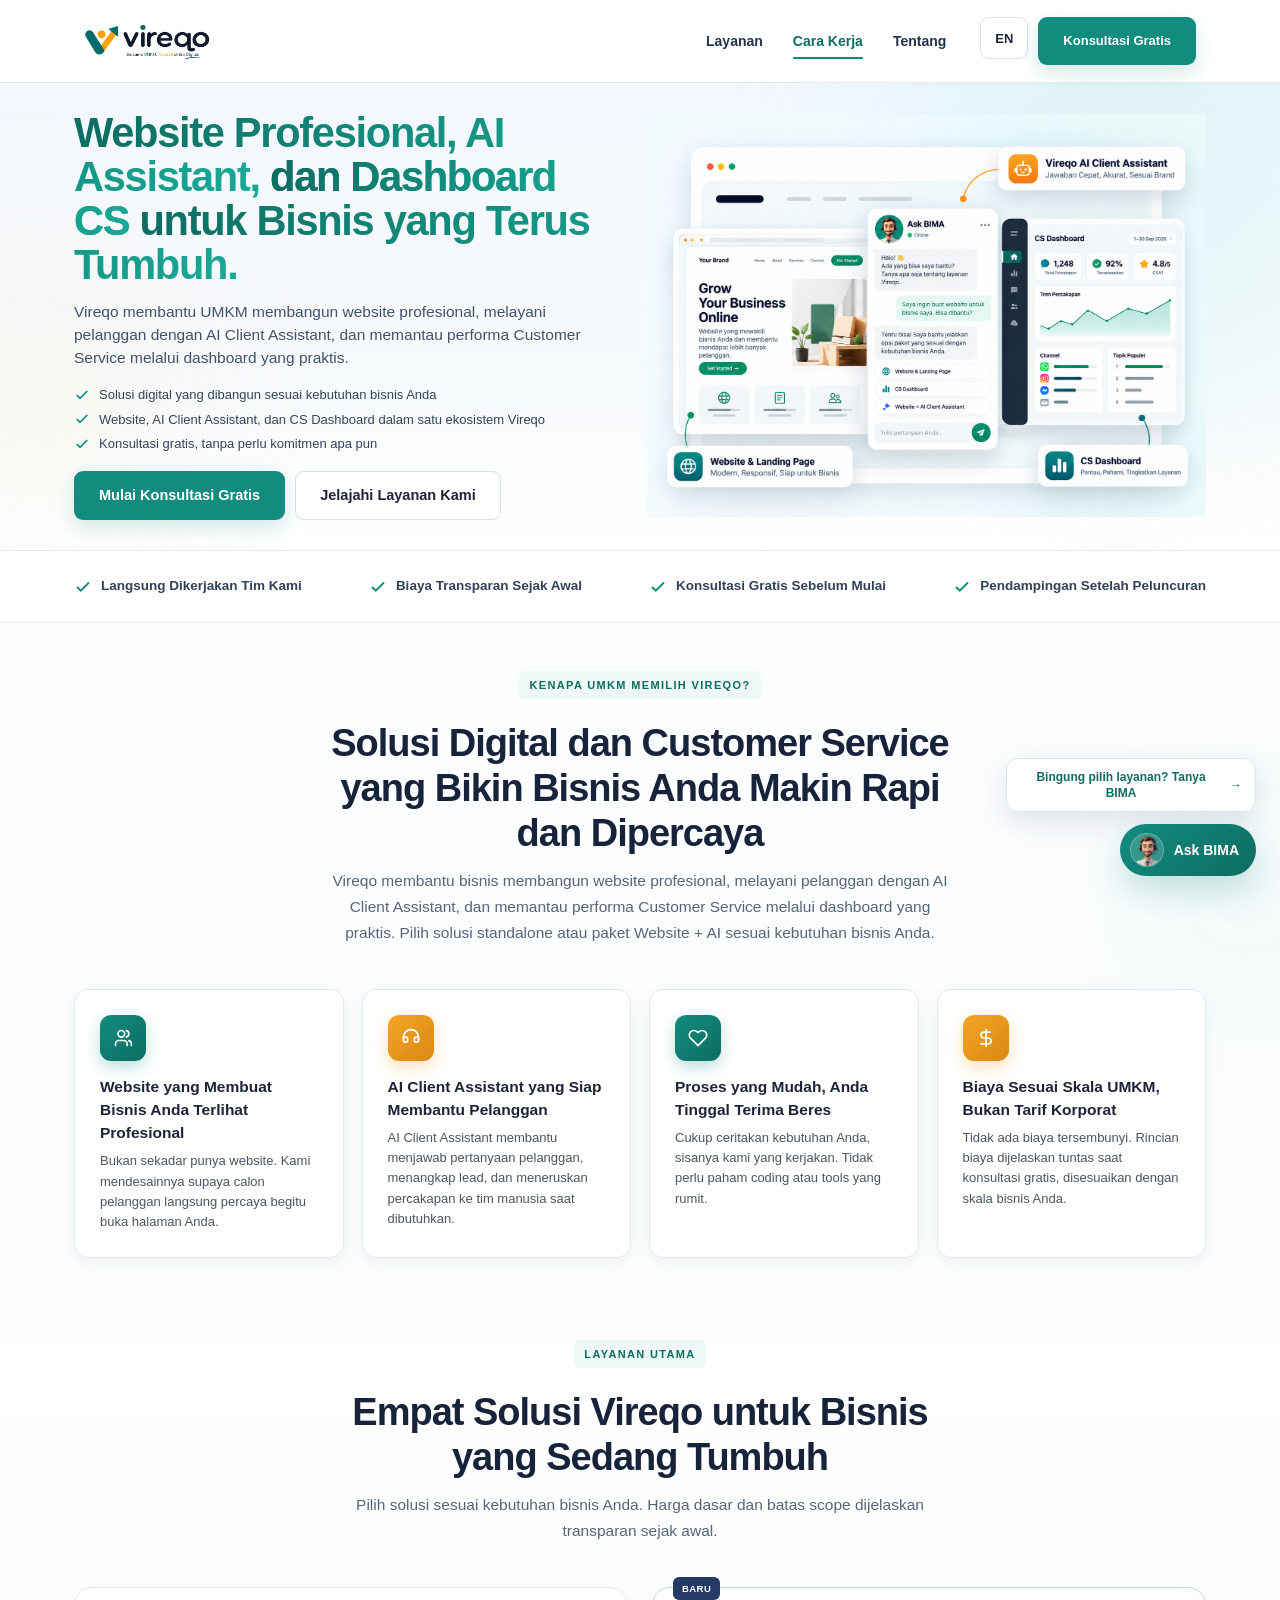
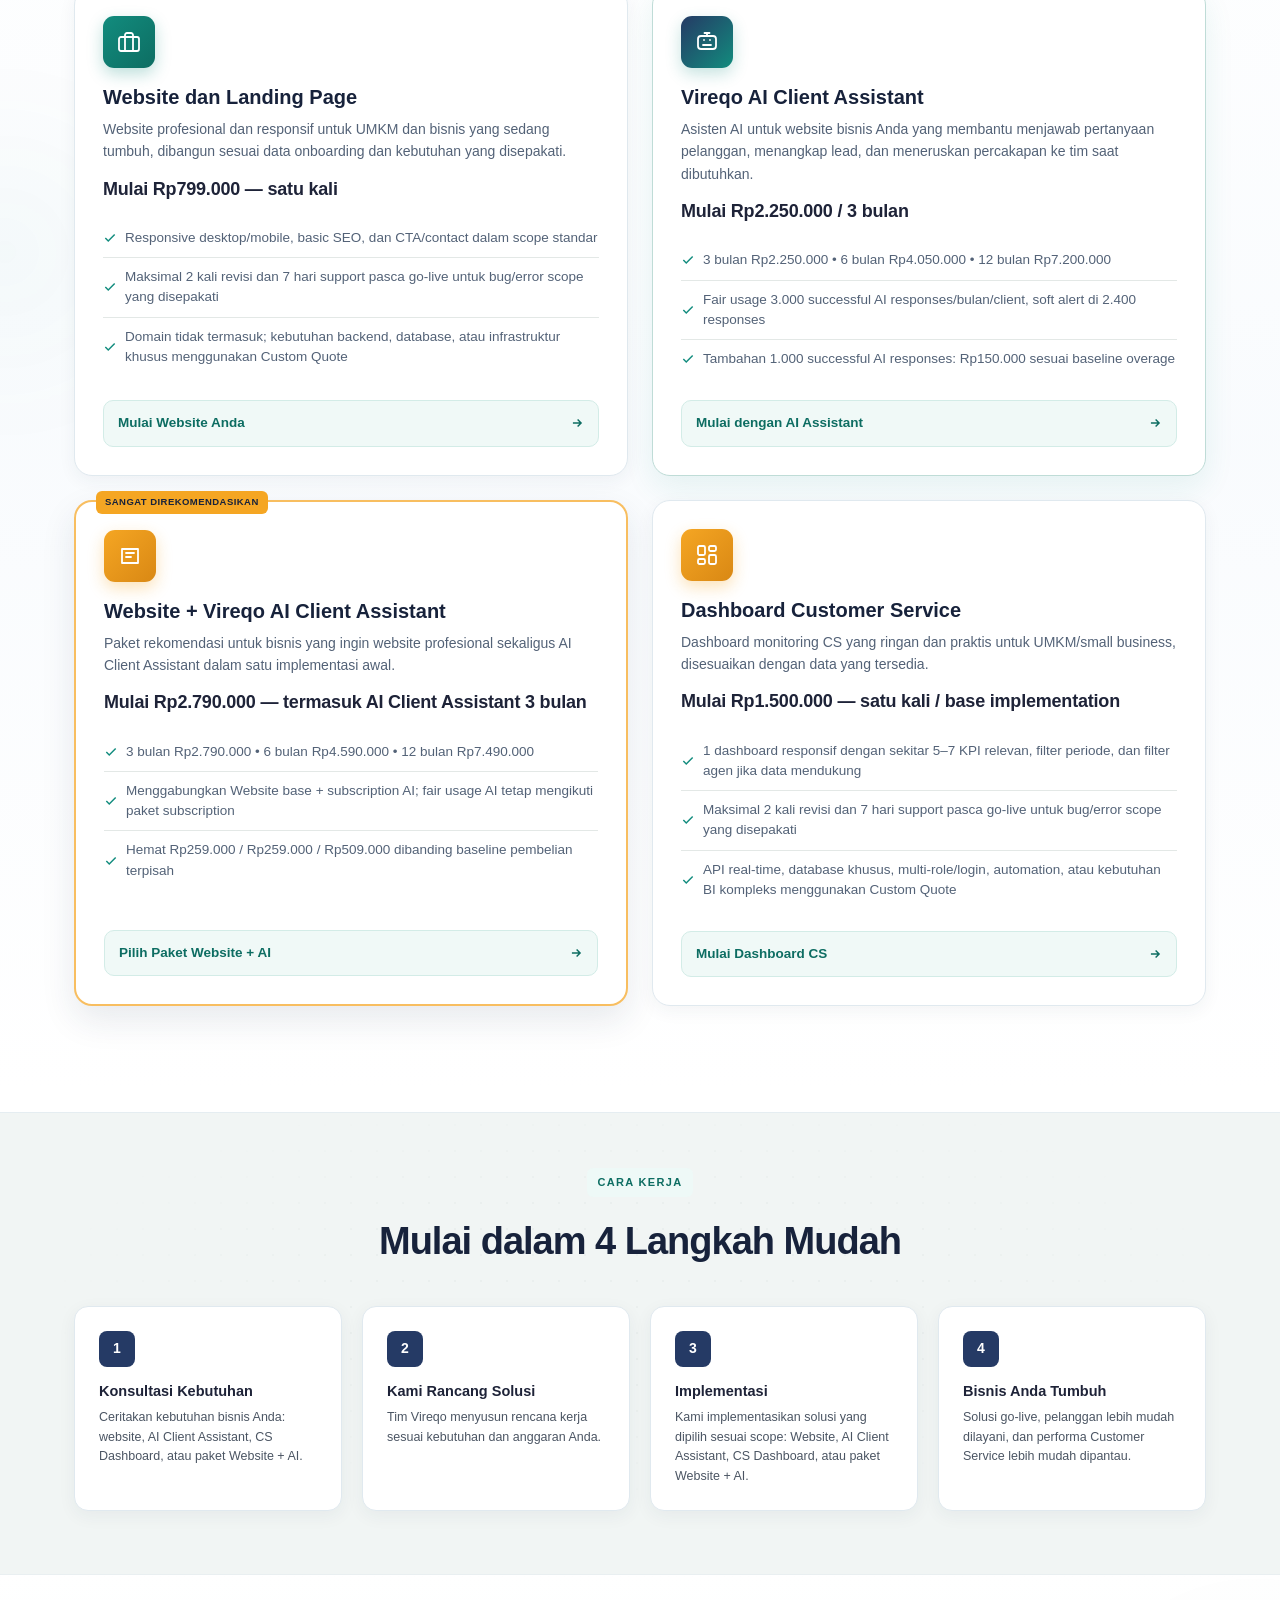
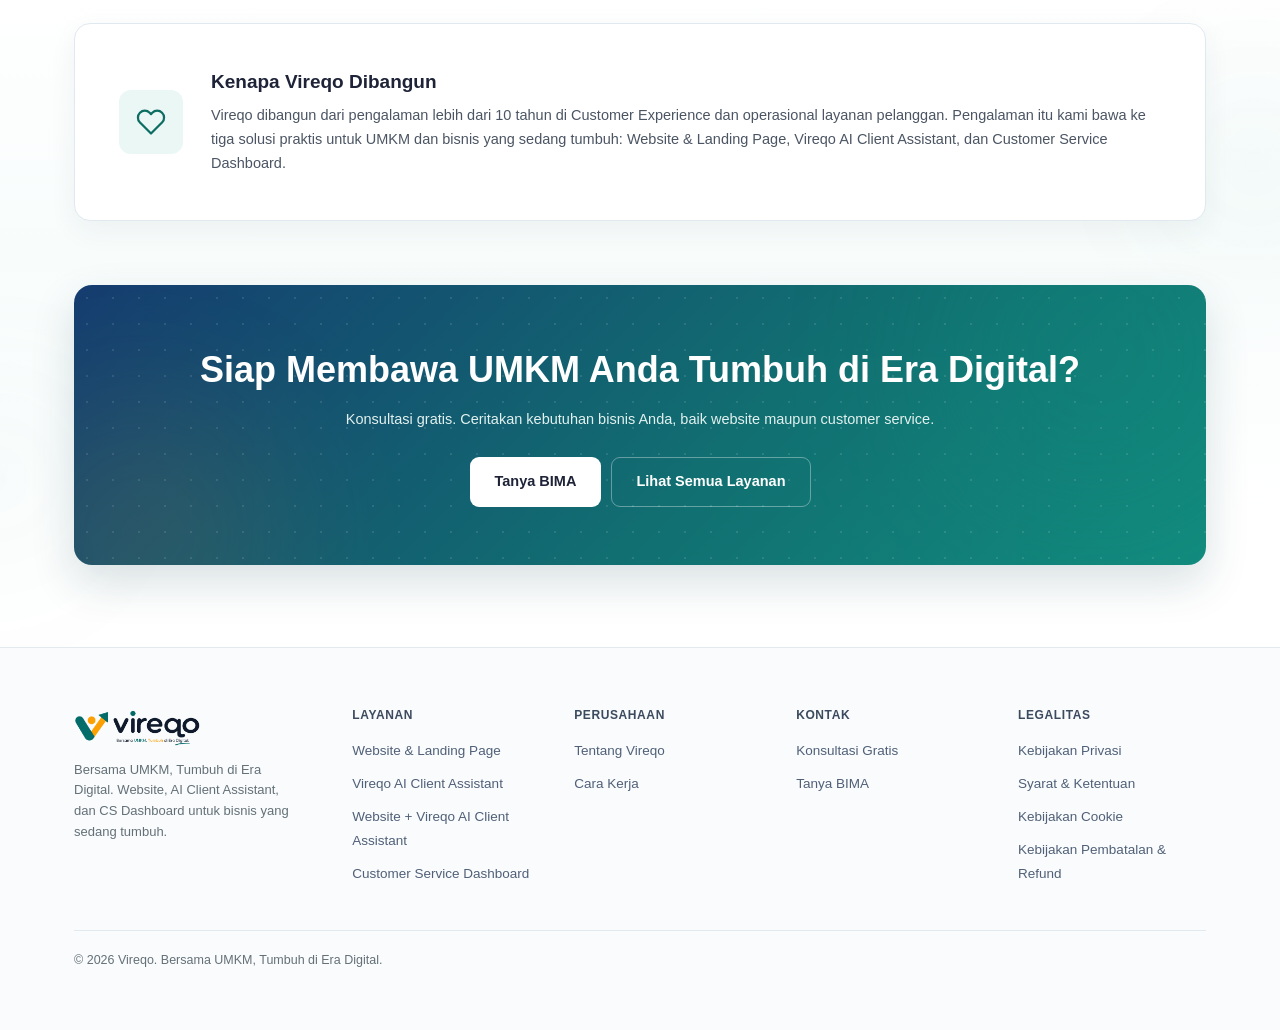
==== commit 4b3a26a5: "feat(vireqo): Phase 8.6 navigation and CTA microinteractions" ====
--- a/index.html
+++ b/index.html
@@ -1108,6 +1108,14 @@
     }));
   }
 
+  // Phase 8.6: reflect the section currently in view in desktop navigation.
+  if('IntersectionObserver' in window){
+    const navById={layanan:document.querySelector('.nav-links a[href="#layanan"]'),'cara-kerja':document.querySelector('.nav-links a[href="#cara-kerja"]'),tentang:document.querySelector('.nav-links a[href="#tentang"]')};
+    const navSections=Object.keys(navById).map(id=>document.getElementById(id)).filter(Boolean);
+    const navIo=new IntersectionObserver(entries=>{entries.forEach(entry=>{if(entry.isIntersecting){Object.values(navById).forEach(a=>a&&a.classList.remove('is-active'));const a=navById[entry.target.id];if(a)a.classList.add('is-active');}});},{rootMargin:'-28% 0px -58% 0px',threshold:0});
+    navSections.forEach(el=>navIo.observe(el));
+  }
+
   const revealEls = document.querySelectorAll('.reveal');
   const reduceMotion = window.matchMedia && window.matchMedia('(prefers-reduced-motion: reduce)').matches;
   if(!reduceMotion && 'IntersectionObserver' in window){
@@ -1813,6 +1821,20 @@
 </script>
 
 
+<style id="phase8-microinteractions">
+/* Phase 8.6 — navigation/button micro-interactions only. */
+.nav-links a{transition:color var(--motion-fast) ease}
+.nav-links a.is-active{color:var(--teal-dark)}
+.nav-links a.is-active::after{right:0}
+#layanan .svc-cta svg{transition:transform var(--motion-fast) var(--motion-ease)}
+#layanan .svc-cta:hover svg,#layanan .svc-cta:focus-visible svg{transform:translateX(4px)}
+#layanan .svc-cta:active{transform:translateY(1px)}
+.lang-toggle{transition:border-color var(--motion-fast) ease,background var(--motion-fast) ease,transform var(--motion-fast) ease}
+.lang-toggle:hover{border-color:var(--teal);background:var(--teal-l)}
+.lang-toggle:active{transform:scale(.97)}
+@media(prefers-reduced-motion:reduce){#layanan .svc-cta svg,.nav-links a,.lang-toggle{transition:none!important;transform:none!important}}
+</style>
+
 <style id="phase8-section-rhythm">
 /* Phase 8.4 — restrained section rhythm only; no content/order/behavior changes. */
 main{position:relative;overflow:clip}
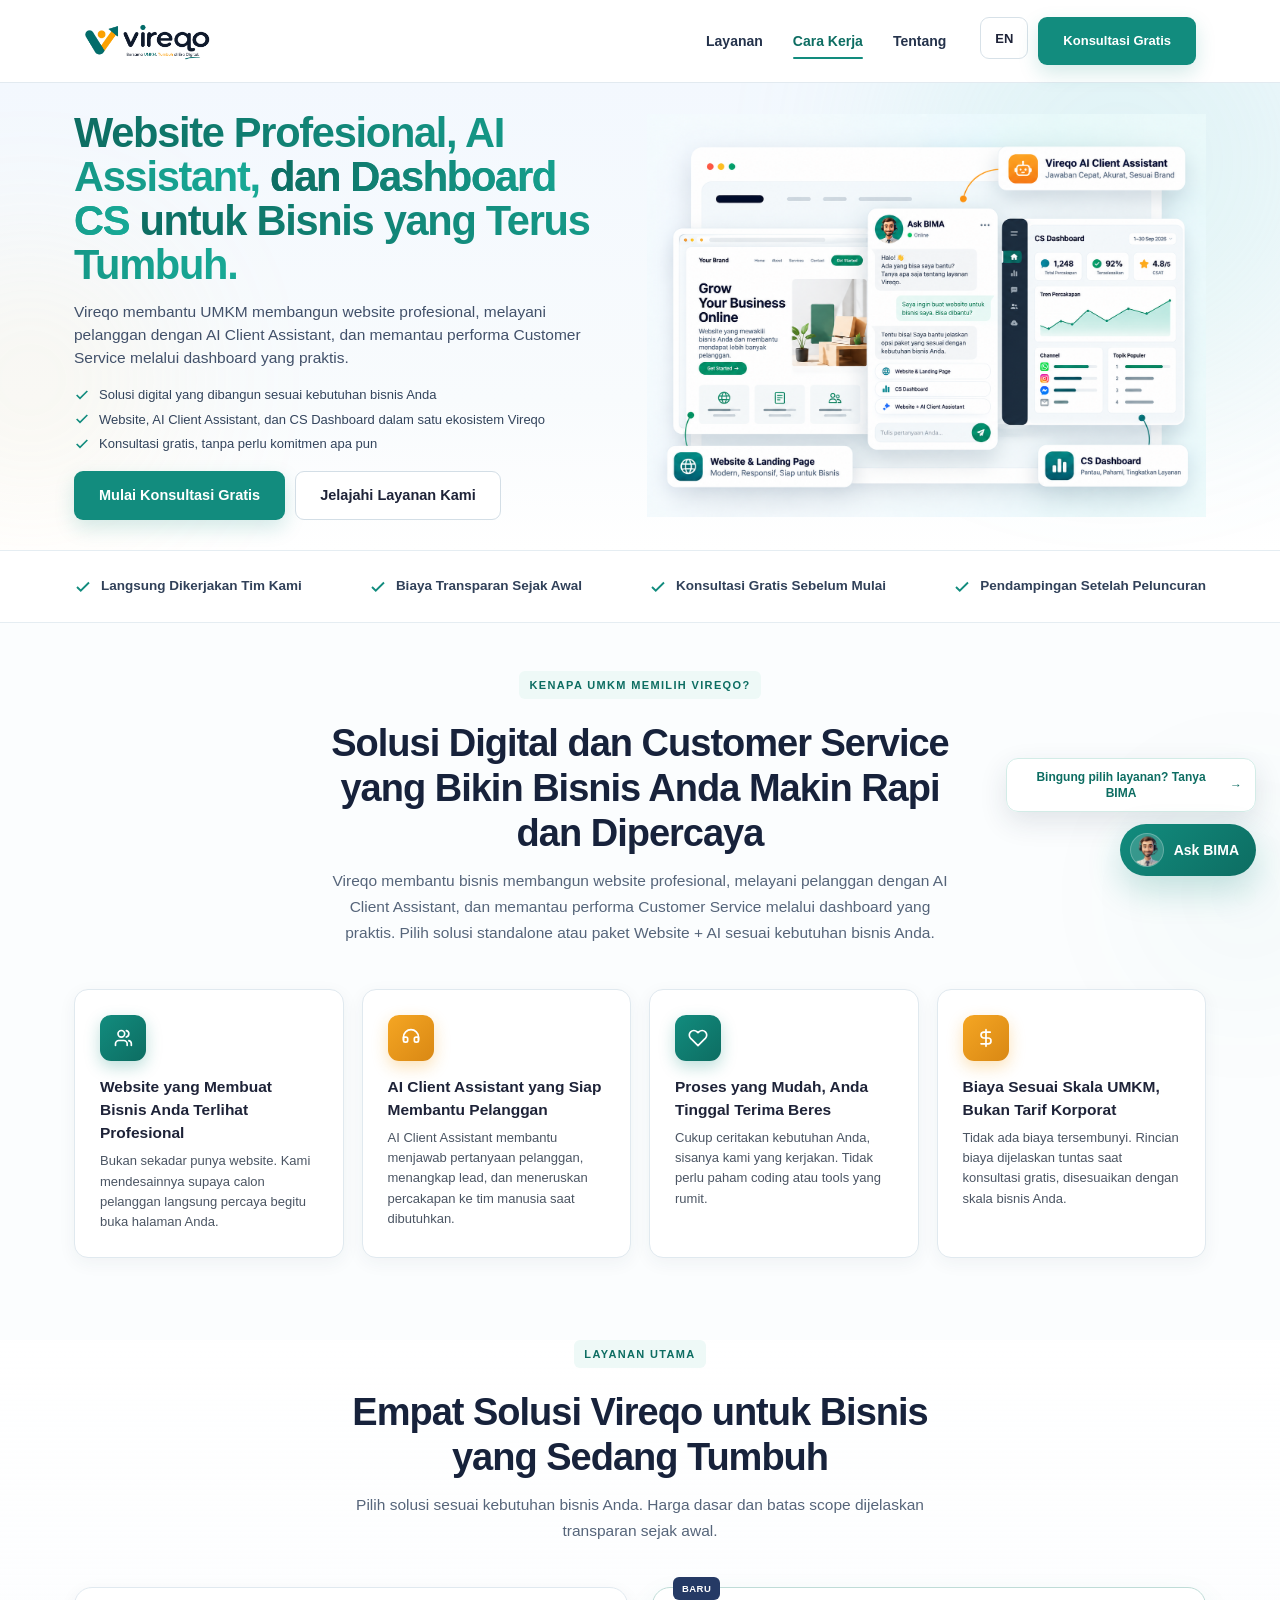
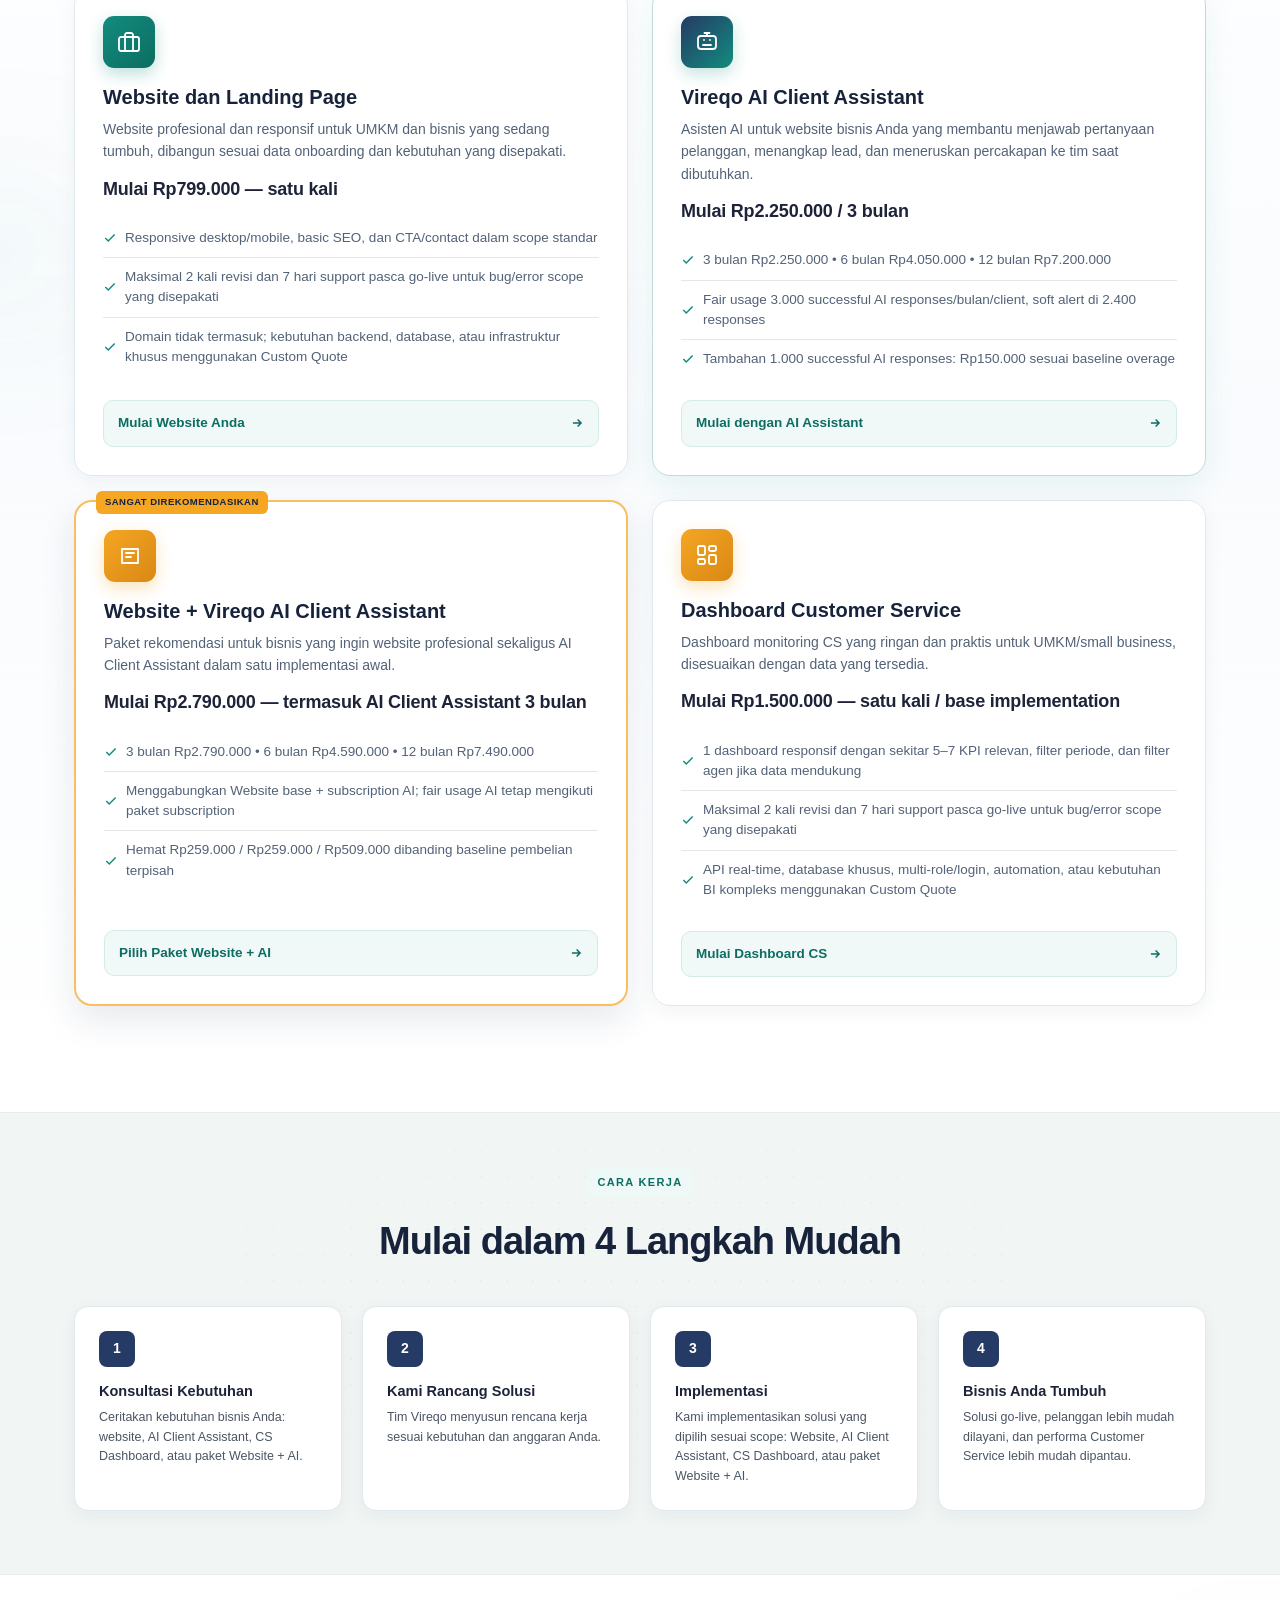
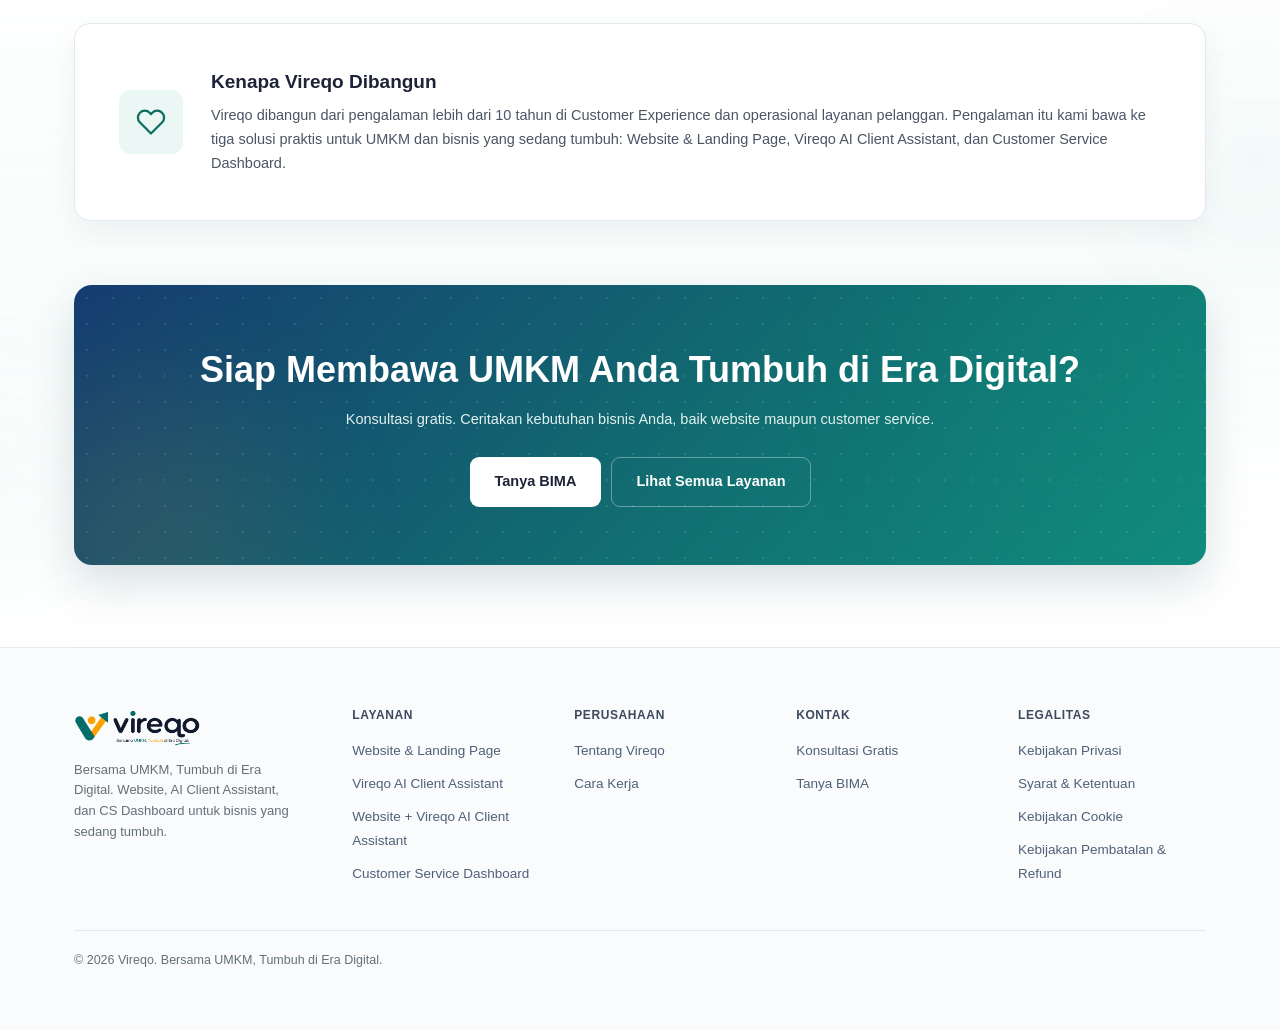
==== commit 4f95ba84: "Issue #123 Phase 8 — load motion impact correction safely" ====
--- a/index.html
+++ b/index.html
@@ -12,6 +12,7 @@
 <link href="https://fonts.googleapis.com" rel="preconnect"/>
 <link crossorigin="" href="https://fonts.gstatic.com" rel="preconnect"/>
 <link href="https://fonts.googleapis.com/css2?family=Inter:wght@400;500;600;700;800;900&amp;family=Manrope:wght@600;700;800&amp;display=swap" rel="stylesheet"/>
+<link href="phase8-motion-impact.css" rel="stylesheet"/>
 <style>
 :root{
   --teal:#128C7E; --teal-l:#EAF7F5; --teal-m:#A9DED6; --teal-dark:#0D6D62;
--- a/phase8-motion-impact.css
+++ b/phase8-motion-impact.css
@@ -0,0 +1,79 @@
+/* Issue #123 — Phase 8 motion-impact correction.
+   Visual-motion layer only. No content, pricing, routing, BIMA logic, or layout structure changes. */
+:root{
+  --motion-fast:220ms;
+  --motion-base:720ms;
+  --motion-slow:1000ms;
+  --motion-ease:cubic-bezier(.16,1,.3,1);
+  --motion-distance:34px;
+  --motion-stagger:130ms;
+}
+.reveal{
+  transform:translateY(var(--motion-distance)) scale(.985);
+  filter:blur(3px);
+  transition:
+    opacity var(--motion-base) var(--motion-ease),
+    transform var(--motion-base) var(--motion-ease),
+    filter calc(var(--motion-base) * .8) ease;
+}
+.reveal.in{transform:translateY(0) scale(1);filter:blur(0)}
+html.motion-ready .motion-item{
+  transform:translateY(var(--motion-distance)) scale(.975);
+  filter:blur(3px);
+  transition:
+    opacity var(--motion-base) var(--motion-ease),
+    transform var(--motion-base) var(--motion-ease),
+    filter calc(var(--motion-base) * .8) ease;
+  transition-delay:var(--motion-delay,0ms);
+}
+html.motion-ready .motion-item.motion-in{transform:translateY(0) scale(1);filter:blur(0)}
+
+.hero-blob-1{animation:phase8AmbientOne 8s ease-in-out infinite alternate!important}
+.hero-blob-2{animation:phase8AmbientTwo 10s ease-in-out infinite alternate!important}
+@keyframes phase8AmbientOne{
+  0%{transform:translate3d(0,0,0) scale(1)}
+  50%{transform:translate3d(-28px,20px,0) scale(1.08)}
+  100%{transform:translate3d(18px,32px,0) scale(.96)}
+}
+@keyframes phase8AmbientTwo{
+  0%{transform:translate3d(0,0,0) scale(1)}
+  50%{transform:translate3d(26px,-24px,0) scale(1.1)}
+  100%{transform:translate3d(-18px,-10px,0) scale(.97)}
+}
+
+@media(hover:hover) and (pointer:fine){
+  #layanan .svc{
+    transition:transform 360ms var(--motion-ease),box-shadow 360ms ease,border-color 260ms ease;
+  }
+  #layanan .svc:hover{transform:translateY(-10px) scale(1.012)}
+  #layanan .svc:hover .svc-icon{transform:translateY(-4px) rotate(-2deg) scale(1.08)}
+  #layanan .svc-cta svg{transition:transform 260ms var(--motion-ease)}
+  #layanan .svc:hover .svc-cta svg{transform:translateX(7px)}
+  .btn{transition:transform 240ms var(--motion-ease),box-shadow 240ms ease,background 240ms ease,border-color 240ms ease}
+  .btn:hover{transform:translateY(-2px)}
+}
+
+#bimaFab{animation:phase8BimaPresence 3.8s ease-in-out infinite}
+@keyframes phase8BimaPresence{
+  0%,72%,100%{transform:translateY(0) scale(1)}
+  80%{transform:translateY(-4px) scale(1.025)}
+  88%{transform:translateY(0) scale(1)}
+  94%{transform:translateY(-2px) scale(1.012)}
+}
+
+@media(max-width:640px){
+  :root{--motion-distance:24px;--motion-base:620ms;--motion-stagger:100ms}
+  .reveal,html.motion-ready .motion-item{filter:none}
+  .hero-blob-1{animation-duration:11s!important}
+  .hero-blob-2{animation-duration:13s!important}
+  #layanan .svc:hover{transform:none}
+}
+@media(prefers-reduced-motion:reduce){
+  html{scroll-behavior:auto!important}
+  .reveal,html.motion-ready .motion-item{
+    opacity:1!important;transform:none!important;filter:none!important;
+    transition:none!important;transition-delay:0ms!important;
+  }
+  .hero-blob-1,.hero-blob-2,#bimaFab{animation:none!important;transform:none!important}
+  #layanan .svc,#layanan .svc-icon,#layanan .svc-cta svg,.btn{transition:none!important;transform:none!important}
+}
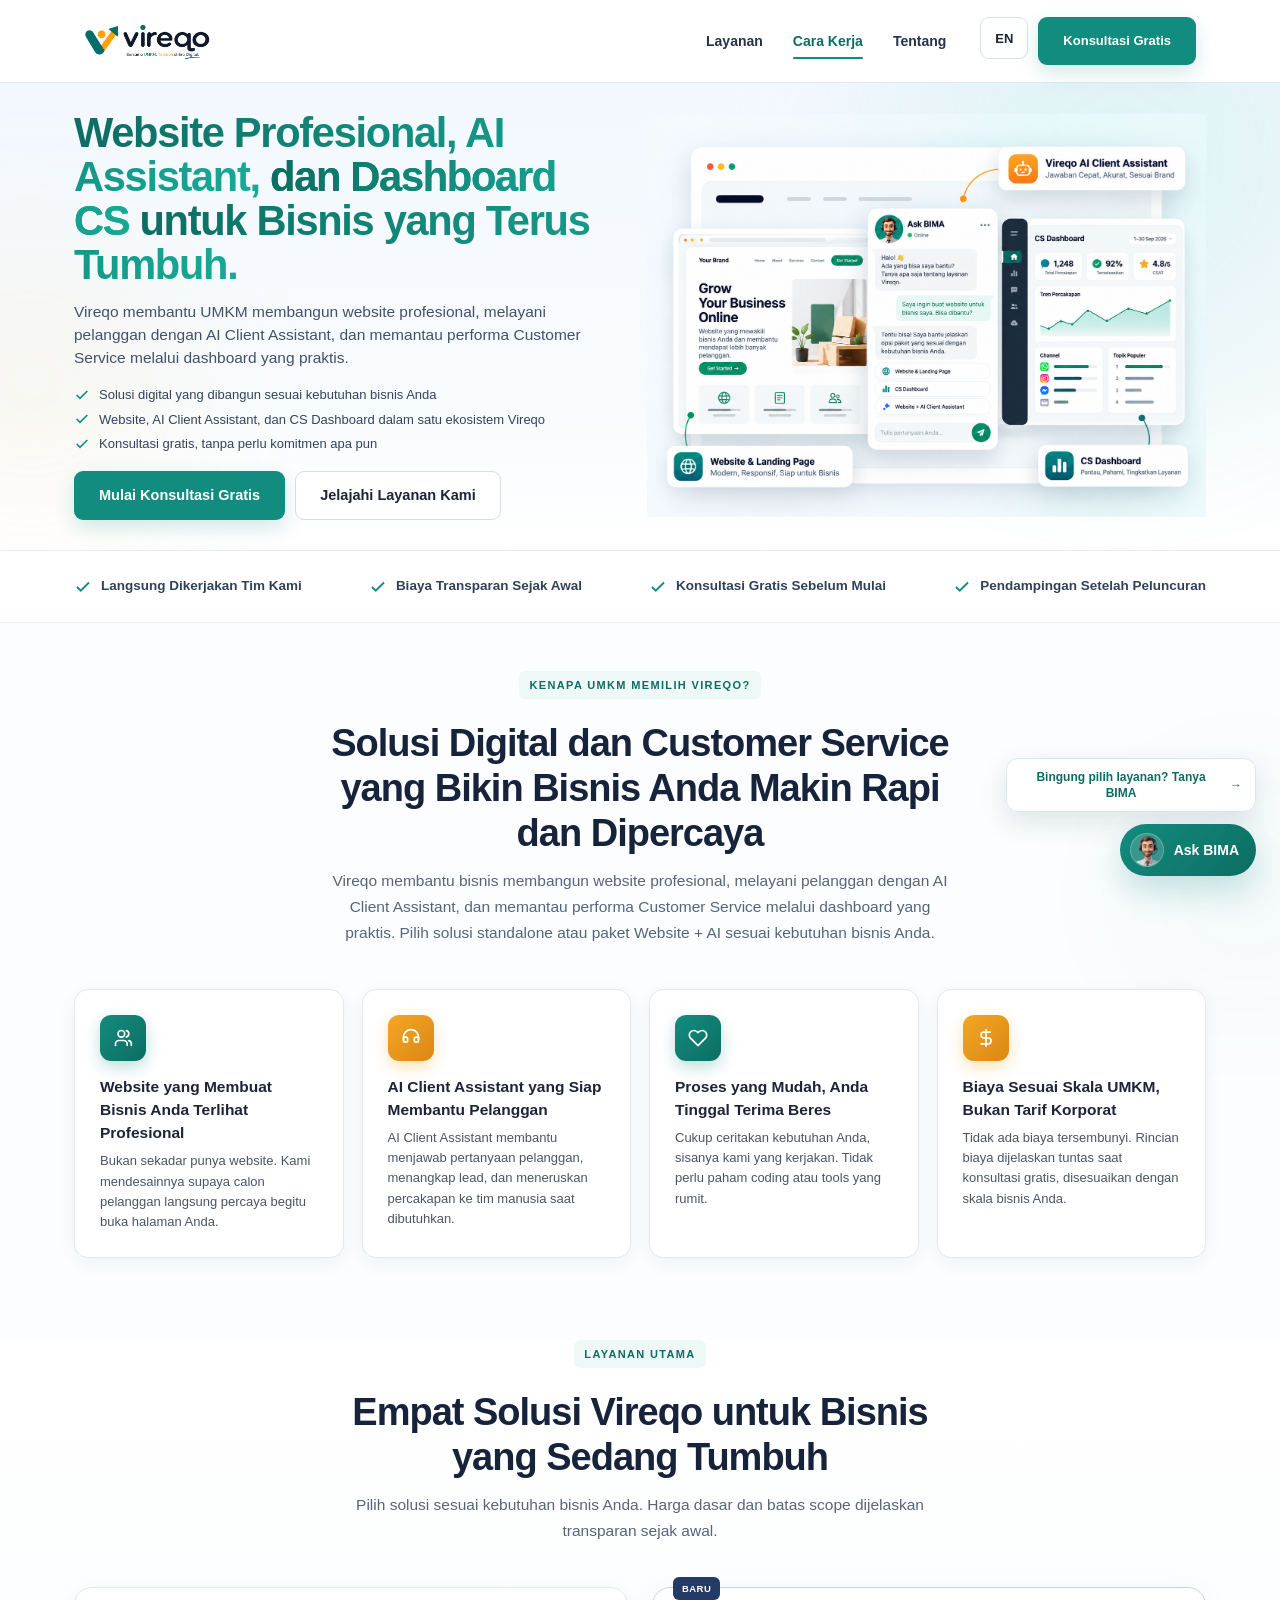
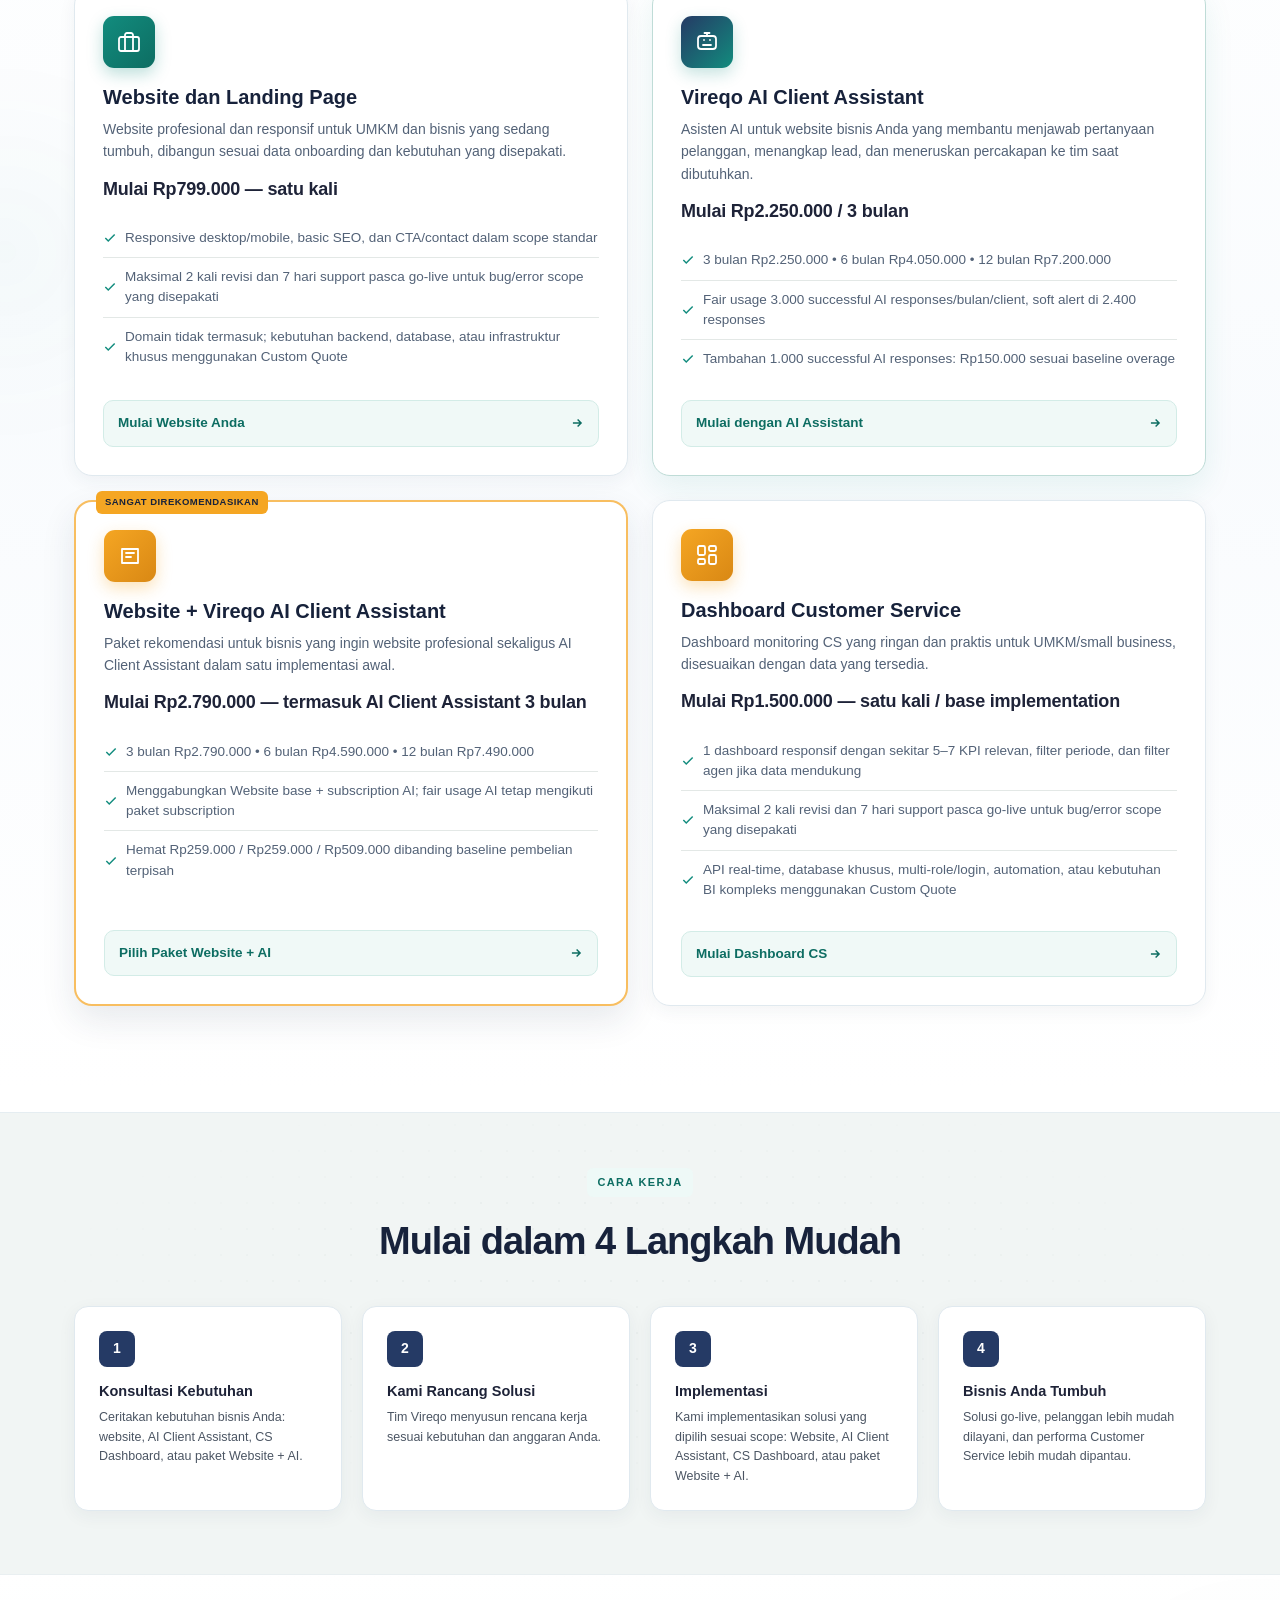
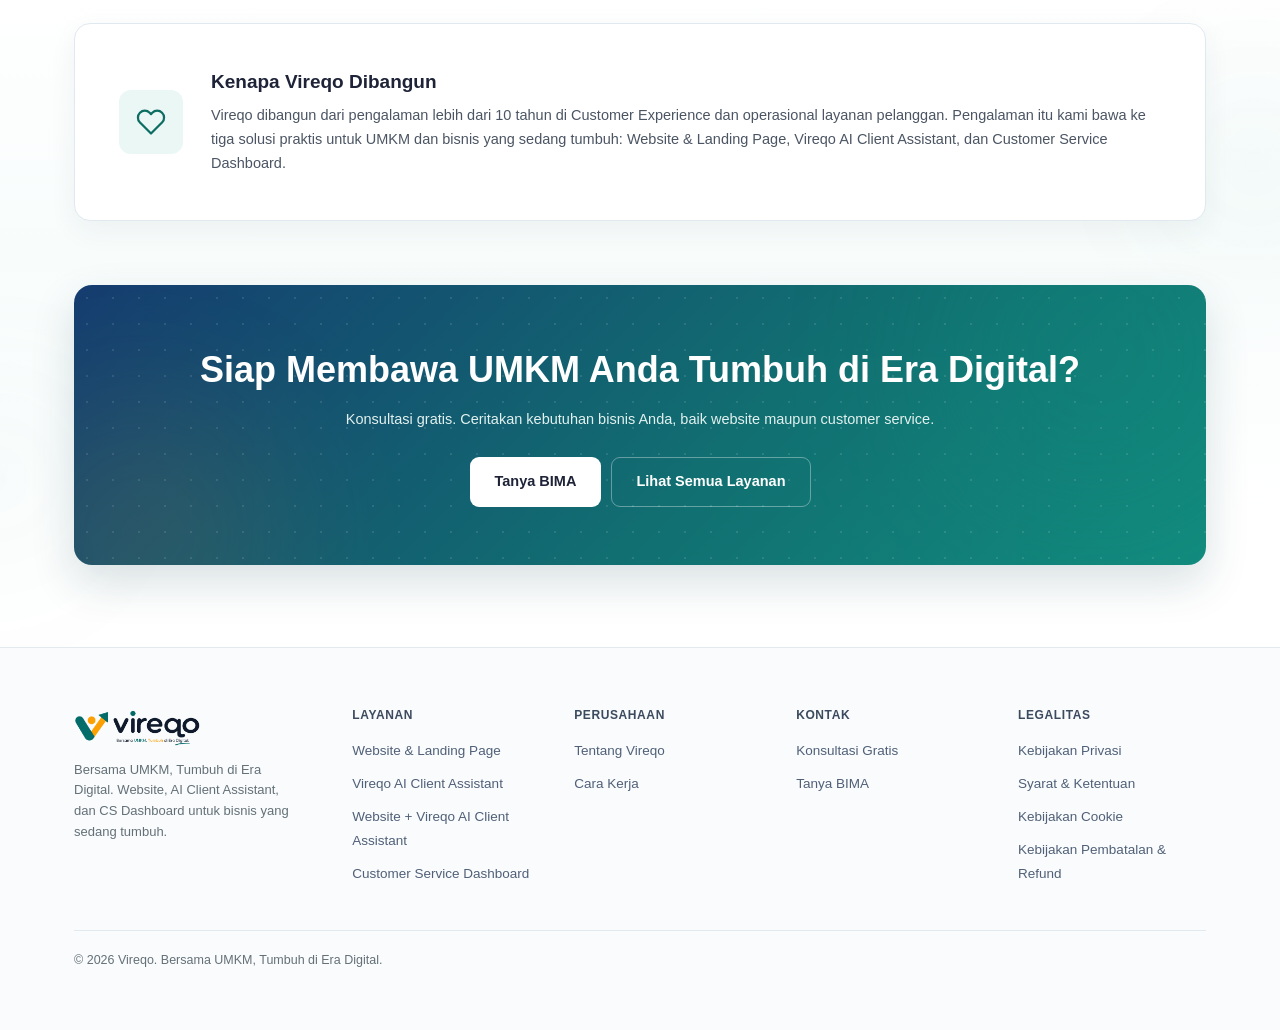
==== commit 65cefa24: "Fix stale runtime SEO metadata for Vireqo.id" ====
--- a/index.html
+++ b/index.html
@@ -1327,7 +1327,7 @@
 <script>
 
   // --- i18n (ID / EN) ---
-  var I18N = {"text": {"id": {"t1": "Layanan", "t2": "Cara Kerja", "t3": "Tentang", "t4": "Konsultasi Gratis", "t5": "Partner Digital Terpercaya untuk UMKM", "t6": "Website Profesional, AI Assistant,", "t7": "dan Dashboard CS", "t8": "untuk Bisnis yang Terus Tumbuh.", "t9": "Vireqo membantu UMKM membangun website profesional, melayani pelanggan dengan AI Client Assistant, dan memantau performa Customer Service melalui dashboard yang praktis.", "t10": "Solusi digital yang dibangun sesuai kebutuhan bisnis Anda", "t11": "Website, AI Client Assistant, dan CS Dashboard dalam satu ekosistem Vireqo", "t12": "Konsultasi gratis, tanpa perlu komitmen apa pun", "t13": "Mulai Konsultasi Gratis", "t14": "Jelajahi Layanan Kami", "t15": "Customer Service Online", "t16": "Halo, saya mau tanya produknya ready?", "t17": "Halo kak, ready! Mau saya bantu prosesnya?", "t18": "Website & Landing Page", "t19": "Siap untuk Bisnis Anda", "t20": "AI Client Assistant", "t21": "Ask BIMA", "t22": "Langsung Dikerjakan Tim Kami", "t23": "Biaya Transparan Sejak Awal", "t24": "Konsultasi Gratis Sebelum Mulai", "t25": "Pendampingan Setelah Peluncuran", "t26": "Kenapa UMKM Memilih Vireqo?", "t27": "Solusi Digital dan Customer Service yang Bikin Bisnis Anda Makin Rapi dan Dipercaya", "t28": "Vireqo membantu bisnis membangun website profesional, melayani pelanggan dengan AI Client Assistant, dan memantau performa Customer Service melalui dashboard yang praktis. Pilih solusi standalone atau paket Website + AI sesuai kebutuhan bisnis Anda.", "t29": "Website yang Membuat Bisnis Anda Terlihat Profesional", "t30": "Bukan sekadar punya website. Kami mendesainnya supaya calon pelanggan langsung percaya begitu buka halaman Anda.", "t31": "AI Client Assistant yang Siap Membantu Pelanggan", "t32": "AI Client Assistant membantu menjawab pertanyaan pelanggan, menangkap lead, dan meneruskan percakapan ke tim manusia saat dibutuhkan.", "t33": "Proses yang Mudah, Anda Tinggal Terima Beres", "t34": "Cukup ceritakan kebutuhan Anda, sisanya kami yang kerjakan. Tidak perlu paham coding atau tools yang rumit.", "t35": "Biaya Sesuai Skala UMKM, Bukan Tarif Korporat", "t36": "Tidak ada biaya tersembunyi. Rincian biaya dijelaskan tuntas saat konsultasi gratis, disesuaikan dengan skala bisnis Anda.", "t37": "Layanan Utama", "t38": "Empat Solusi Vireqo untuk Bisnis yang Sedang Tumbuh", "t39": "Pilih solusi sesuai kebutuhan bisnis Anda. Harga dasar dan batas scope dijelaskan transparan sejak awal.", "t40": "Website dan Landing Page", "t41": "Website profesional dan responsif untuk UMKM dan bisnis yang sedang tumbuh, dibangun sesuai data onboarding dan kebutuhan yang disepakati.", "t42": "Responsive desktop/mobile, basic SEO, dan CTA/contact dalam scope standar", "t43": "Maksimal 2 kali revisi dan 7 hari support pasca go-live untuk bug/error scope yang disepakati", "t44": "Domain tidak termasuk; kebutuhan backend, database, atau infrastruktur khusus menggunakan Custom Quote", "t46": "Mulai Website Anda", "t47": "Dashboard Customer Service", "t48": "Dashboard monitoring CS yang ringan dan praktis untuk UMKM/small business, disesuaikan dengan data yang tersedia.", "t49": "1 dashboard responsif dengan sekitar 5–7 KPI relevan, filter periode, dan filter agen jika data mendukung", "t50": "Maksimal 2 kali revisi dan 7 hari support pasca go-live untuk bug/error scope yang disepakati", "t52": "Mulai Dashboard CS", "t53": "Website + Vireqo AI Client Assistant", "t54": "Paket rekomendasi untuk bisnis yang ingin website profesional sekaligus AI Client Assistant dalam satu implementasi awal.", "t55": "3 bulan Rp2.790.000 • 6 bulan Rp4.590.000 • 12 bulan Rp7.490.000", "t56": "Menggabungkan Website base + subscription AI; fair usage AI tetap mengikuti paket subscription", "t57": "Hemat Rp259.000 / Rp259.000 / Rp509.000 dibanding baseline pembelian terpisah", "t60": "Pilih Paket Website + AI", "t61": "Vireqo AI Client Assistant", "t62": "Asisten AI untuk website bisnis Anda yang membantu menjawab pertanyaan pelanggan, menangkap lead, dan meneruskan percakapan ke tim saat dibutuhkan.", "t63": "3 bulan Rp2.250.000 • 6 bulan Rp4.050.000 • 12 bulan Rp7.200.000", "t64": "Fair usage 3.000 successful AI responses/bulan/client, soft alert di 2.400 responses", "t65": "Tambahan 1.000 successful AI responses: Rp150.000 sesuai baseline overage", "t68": "Mulai dengan AI Assistant", "t69": "Cara Kerja", "t70": "Mulai dalam 4 Langkah Mudah", "t71": "1", "t72": "Konsultasi Kebutuhan", "t73": "Ceritakan kebutuhan bisnis Anda: website, AI Client Assistant, CS Dashboard, atau paket Website + AI.", "t74": "2", "t75": "Kami Rancang Solusi", "t76": "Tim Vireqo menyusun rencana kerja sesuai kebutuhan dan anggaran Anda.", "t77": "3", "t78": "Implementasi", "t79": "Kami implementasikan solusi yang dipilih sesuai scope: Website, AI Client Assistant, CS Dashboard, atau paket Website + AI.", "t80": "4", "t81": "Bisnis Anda Tumbuh", "t82": "Solusi go-live, pelanggan lebih mudah dilayani, dan performa Customer Service lebih mudah dipantau.", "t83": "Kenapa Vireqo Dibangun", "t84": "Vireqo dibangun dari pengalaman lebih dari 10 tahun di Customer Experience dan operasional layanan pelanggan. Pengalaman itu kami bawa ke tiga solusi praktis untuk UMKM dan bisnis yang sedang tumbuh: Website & Landing Page, Vireqo AI Client Assistant, dan Customer Service Dashboard.", "t85": "Siap Membawa UMKM Anda Tumbuh di Era Digital?", "t86": "Konsultasi gratis. Ceritakan kebutuhan bisnis Anda, baik website maupun customer service.", "t87": "Tanya BIMA", "t88": "Lihat Semua Layanan", "t89": "Bersama UMKM, Tumbuh di Era Digital. Website, AI Client Assistant, dan CS Dashboard untuk bisnis yang sedang tumbuh.", "t90": "Layanan", "t91": "Website & Landing Page", "t92": "Customer Service Dashboard", "t93": "Website + Vireqo AI Client Assistant", "t94": "Vireqo AI Client Assistant", "t95": "Perusahaan", "t96": "Tentang Vireqo", "t97": "Cara Kerja", "t98": "Kontak", "t99": "Konsultasi Gratis", "t100": "Tanya BIMA", "t101": "© 2026 Vireqo. Bersama UMKM, Tumbuh di Era Digital.", "t102": "Kontak:", "t103": "0819 1234 5611", "t104": "Mulai Rp799.000 — satu kali", "t105": "Mulai Rp2.250.000 / 3 bulan", "t106": "Mulai Rp2.790.000 — termasuk AI Client Assistant 3 bulan", "t107": "Mulai Rp1.500.000 — satu kali / base implementation", "t108": "API real-time, database khusus, multi-role/login, automation, atau kebutuhan BI kompleks menggunakan Custom Quote", "t111": "Konsultasikan CS Bisnis Anda", "t112": "Konsultasi SEO", "t113": "Sesi konsultasi personal untuk membantu bisnis Anda lebih mudah ditemukan di Google, cocok untuk pemilik UMKM yang baru mulai serius soal pencarian online.", "t114": "Audit SEO dasar website atau toko online Anda", "t115": "Strategi kata kunci sesuai bisnis UMKM", "t116": "Tips optimasi Google Bisnisku dan marketplace", "t119": "Konsultasikan SEO Bisnis Anda", "t120": "Rekomendasi Kami", "t121": "Coba Langsung", "t122": "Lihat Bedanya CS Sembarangan vs CS Terlatih", "t123": "Ini contoh kecil materi yang Anda dapat di sesi Konsultasi Customer Service. Coba geser, jawab, dan cek skor CS bisnis Anda sendiri.", "t124": "CS Sembarangan", "t125": "CS Terlatih", "t126": "Kak, barang saya belum sampai udah 5 hari. Saya kecewa banget", "t127": "Coba dicek dulu resinya kak, kadang emang suka lama.", "t128": "Kenapa ini berisiko: Tidak ada permintaan maaf, terkesan lempar tanggung jawab, dan pelanggan tidak tahu langkah selanjutnya.", "t129": "Mohon maaf atas ketidaknyamanannya, Kak. Saya cek resinya sekarang ya, mohon tunggu 5 menit, saya kabari langsung di chat ini.", "t130": "Kenapa ini efektif: Ada permintaan maaf yang tulus, tindakan konkret, dan kepastian waktu untuk pelanggan.", "t131": "Uji Insting CS Kamu", "t132": "Sehat Mana CS Bisnismu?", "t133": "Centang praktik yang sudah Anda jalankan sekarang.", "t134": "Ingin pembahasan lebih lengkap seperti ini untuk bisnis Anda?", "t135": "Konsultasi Materi CS Lengkap", "t94b": "Konsultasi Customer Service", "t94c": "Konsultasi SEO", "t136": "Coba Demo Interaktif", "t137": "Layanan Andalan Kami", "t145": "Baru", "t146": "Sangat Direkomendasikan", "t140": "Legalitas", "t141": "Kebijakan Privasi", "t142": "Syarat & Ketentuan", "t143": "Kebijakan Cookie", "t144": "Kebijakan Pembatalan & Refund"}, "en": {"t1": "Services", "t2": "How It Works", "t3": "About", "t4": "Free Consultation", "t5": "Trusted Digital Partner for SMEs", "t6": "Professional Websites, AI Assistant,", "t7": "and CS Dashboards", "t8": "for Growing Businesses.", "t9": "Vireqo helps SMEs build professional websites, serve customers with an AI Client Assistant, and monitor Customer Service performance through practical dashboards.", "t10": "Digital solutions built around your business needs", "t11": "Website, AI Client Assistant, and CS Dashboard in one Vireqo ecosystem", "t12": "Free consultation, no commitment", "t13": "Get a Free Consultation", "t14": "Explore Our Services", "t15": "Customer Service Online", "t16": "Hi, is this product in stock?", "t17": "Hi there! Yes, it's in stock. Want help placing your order?", "t18": "Website & Landing Page", "t19": "Ready for Your Business", "t20": "AI Client Assistant", "t21": "Ask BIMA", "t22": "Built Directly by Our Team", "t23": "Transparent Pricing, No Hidden Fees", "t24": "Free Consultation Before You Start", "t25": "Ongoing Support After Launch", "t26": "Why SMEs Choose Vireqo?", "t27": "Digital and Customer Service Solutions to Help Your Business Grow with Direction", "t28": "Vireqo helps businesses build professional websites, serve customers with an AI Client Assistant, and monitor Customer Service performance through practical dashboards. Choose a standalone solution or the Website + AI package based on your needs.", "t29": "A Website That Makes Your Business Look Professional", "t30": "It's more than just \"having a website.\" We design it so prospective customers trust you the moment they land on your page.", "t31": "An AI Client Assistant Ready to Help Customers", "t32": "The AI Client Assistant helps answer customer questions, capture leads, and hand conversations over to your human team when needed.", "t33": "A Simple Process, You Just Sit Back", "t34": "Tell us what you need and we'll handle the rest. No coding or complicated tools required.", "t35": "Pricing Sized for SMEs, Not Corporate Rates", "t36": "No hidden fees. Full pricing details are explained during your free consultation, tailored to your business.", "t37": "Our Services", "t38": "Four Vireqo Solutions for Growing Businesses", "t39": "Choose the solution that fits your business. Base pricing and scope boundaries are explained transparently from the start.", "t40": "Website & Landing Page", "t41": "A professional, responsive website for SMEs and growing businesses, built from approved onboarding data and agreed requirements.", "t42": "Responsive desktop/mobile, basic SEO, and CTA/contact implementation within standard scope", "t43": "Up to 2 revision rounds and 7 days of post-go-live support for bugs/errors within the agreed scope", "t44": "Domain is not included; backend, database, or special infrastructure requirements use a Custom Quote", "t46": "Start Your Website", "t47": "Customer Service Dashboard", "t48": "A practical, lightweight CS monitoring dashboard for SMEs/small businesses, adapted to the data available.", "t49": "1 responsive dashboard with approximately 5–7 relevant KPIs, period filter, and agent filter where the data supports it", "t50": "Up to 2 revision rounds and 7 days of post-go-live support for bugs/errors within the agreed scope", "t52": "Start Your CS Dashboard", "t53": "Website + Vireqo AI Client Assistant", "t54": "Our recommended package for businesses that want a professional website and AI Client Assistant in one initial implementation.", "t55": "3 months Rp2,790,000 • 6 months Rp4,590,000 • 12 months Rp7,490,000", "t56": "Combines the Website base + AI subscription; AI fair usage follows the selected subscription", "t57": "Save Rp259,000 / Rp259,000 / Rp509,000 versus the separate baseline prices", "t60": "Choose Website + AI Package", "t61": "Vireqo AI Client Assistant", "t62": "An AI assistant for your business website that answers customer questions, captures leads, and hands conversations over to your team when needed.", "t63": "3 months Rp2,250,000 • 6 months Rp4,050,000 • 12 months Rp7,200,000", "t64": "Fair usage: 3,000 successful AI responses/month/client, with a soft alert at 2,400 responses", "t65": "Additional 1,000 successful AI responses: Rp150,000 under the approved overage baseline", "t68": "Start with AI Assistant", "t69": "How It Works", "t70": "Get Started in 4 Simple Steps", "t71": "1", "t72": "Free Consultation", "t73": "Tell us what your business needs: a website, AI Client Assistant, CS Dashboard, or the Website + AI package.", "t74": "2", "t75": "We Design a Solution", "t76": "The Vireqo team builds a plan that fits your needs and budget.", "t77": "3", "t78": "Implementation", "t79": "We implement the selected solution within the agreed scope: Website, AI Client Assistant, CS Dashboard, or the Website + AI package.", "t80": "4", "t81": "Your Business Grows", "t82": "Your solution goes live, customers are easier to serve, and Customer Service performance is easier to monitor.", "t83": "Why We Built Vireqo", "t84": "Vireqo is built on more than 10 years of Customer Experience and service-operations experience. We bring that experience into three practical solutions for SMEs and growing businesses: Website & Landing Page, Vireqo AI Client Assistant, and Customer Service Dashboard.", "t85": "Ready to Grow Your SME in the Digital Age?", "t86": "Get a free consultation and tell us about your business, whether it's a website or customer service.", "t87": "Ask BIMA", "t88": "View All Services", "t89": "Growing SMEs in the Digital Age. Websites, AI Client Assistant, and CS Dashboards for growing businesses.", "t90": "Services", "t91": "Website & Landing Page", "t92": "Customer Service Dashboard", "t93": "Website + Vireqo AI Client Assistant", "t94": "Vireqo AI Client Assistant", "t95": "Company", "t96": "About Vireqo", "t97": "How It Works", "t98": "Contact", "t99": "Free Consultation", "t100": "Ask BIMA", "t101": "© 2026 Vireqo. Growing SMEs in the Digital Age.", "t102": "Contact:", "t103": "0819 1234 5611", "t104": "From Rp799,000 — one-time", "t105": "From Rp2,250,000 / 3 months", "t106": "From Rp2,790,000 — includes 3 months of AI Client Assistant", "t107": "From Rp1,500,000 — one-time / base implementation", "t108": "Real-time API, dedicated database, multi-role/login, automation, or complex BI requirements use a Custom Quote", "t111": "Discuss Your CS Needs", "t112": "SEO Consulting", "t113": "A 1-on-1 session to help your business get found on Google, great for SME owners just getting serious about search.", "t114": "Basic SEO audit of your website or online store", "t115": "Keyword strategy tailored to SME businesses", "t116": "Tips for optimizing Google Business Profile & marketplaces", "t119": "Discuss Your SEO Needs", "t120": "Our Pick", "t121": "Try It Yourself", "t122": "See the Difference: Careless CS vs. Trained CS", "t123": "A small taste of what you get in a CS Consulting session. Toggle, answer, and check your own business's CS score.", "t124": "Careless CS", "t125": "Trained CS", "t126": "Hi, my order still hasn't arrived after 5 days. I'm really disappointed.", "t127": "Just check your tracking number, it's sometimes slow.", "t128": "Why this is risky: no apology, sounds like passing the buck, and the customer has no idea what happens next.", "t129": "So sorry for the trouble! I'm checking your tracking number right now, give me 5 minutes and I'll update you here.", "t130": "Why this works: a genuine apology, a concrete action, and a clear timeframe for the customer.", "t131": "Test Your CS Instincts", "t132": "How Healthy Is Your Business's CS?", "t133": "Check the practices you already follow.", "t134": "Want a deeper walkthrough like this for your own business?", "t135": "Get the Full CS Consultation", "t94b": "Customer Service Consulting", "t94c": "SEO Consulting", "t136": "Try the Interactive Demo", "t137": "Our Flagship Service", "t145": "New", "t146": "Highly Recommended", "t140": "Legal", "t141": "Privacy Policy", "t142": "Terms & Conditions", "t143": "Cookie Policy", "t144": "Cancellation & Refund Policy"}}, "meta": {"id": {"title": "Vireqo | Jasa Website & Customer Service UMKM Indonesia", "desc": "Vireqo adalah partner digital UMKM Indonesia: pembuatan website profesional, dashboard & training customer service, hingga penyediaan SDM CS. Konsultasi gratis."}, "en": {"title": "Vireqo | Websites & Customer Service for SMEs", "desc": "Vireqo is a digital partner for Indonesian SMEs, offering professional websites, CS dashboards, training, and customer service staffing."}}, "msg": {"id": {"m1": "Halo Vireqo, saya ingin konsultasi mengenai layanan untuk bisnis saya.", "m2": "Halo Vireqo, saya ingin membuat website/landing page untuk bisnis saya.", "m3": "Halo Vireqo, saya tertarik dengan Dashboard Customer Service.", "m4": "Halo Vireqo, saya ingin konsultasi mengenai Vireqo AI Client Assistant untuk bisnis saya.", "m5": "Halo Vireqo, saya tertarik dengan paket Website + Vireqo AI Client Assistant.", "m6": "Halo Vireqo, saya ingin konsultasi mengenai Customer Service untuk bisnis saya.", "m7": "Halo Vireqo, saya ingin konsultasi mengenai SEO untuk bisnis saya."}, "en": {"m1": "Hi Vireqo, I'd like a consultation about your services for my business.", "m2": "Hi Vireqo, I'd like to build a website or landing page for my business.", "m3": "Hi Vireqo, I'm interested in the Customer Service Dashboard.", "m4": "Hi Vireqo, I'd like to discuss Vireqo AI Client Assistant for my business.", "m5": "Hi Vireqo, I'm interested in the Website + Vireqo AI Client Assistant package.", "m6": "Hi Vireqo, I'd like a consultation about Customer Service for my business.", "m7": "Hi Vireqo, I'd like a consultation about SEO for my business."}}};
+  var I18N = {"text": {"id": {"t1": "Layanan", "t2": "Cara Kerja", "t3": "Tentang", "t4": "Konsultasi Gratis", "t5": "Partner Digital Terpercaya untuk UMKM", "t6": "Website Profesional, AI Assistant,", "t7": "dan Dashboard CS", "t8": "untuk Bisnis yang Terus Tumbuh.", "t9": "Vireqo membantu UMKM membangun website profesional, melayani pelanggan dengan AI Client Assistant, dan memantau performa Customer Service melalui dashboard yang praktis.", "t10": "Solusi digital yang dibangun sesuai kebutuhan bisnis Anda", "t11": "Website, AI Client Assistant, dan CS Dashboard dalam satu ekosistem Vireqo", "t12": "Konsultasi gratis, tanpa perlu komitmen apa pun", "t13": "Mulai Konsultasi Gratis", "t14": "Jelajahi Layanan Kami", "t15": "Customer Service Online", "t16": "Halo, saya mau tanya produknya ready?", "t17": "Halo kak, ready! Mau saya bantu prosesnya?", "t18": "Website & Landing Page", "t19": "Siap untuk Bisnis Anda", "t20": "AI Client Assistant", "t21": "Ask BIMA", "t22": "Langsung Dikerjakan Tim Kami", "t23": "Biaya Transparan Sejak Awal", "t24": "Konsultasi Gratis Sebelum Mulai", "t25": "Pendampingan Setelah Peluncuran", "t26": "Kenapa UMKM Memilih Vireqo?", "t27": "Solusi Digital dan Customer Service yang Bikin Bisnis Anda Makin Rapi dan Dipercaya", "t28": "Vireqo membantu bisnis membangun website profesional, melayani pelanggan dengan AI Client Assistant, dan memantau performa Customer Service melalui dashboard yang praktis. Pilih solusi standalone atau paket Website + AI sesuai kebutuhan bisnis Anda.", "t29": "Website yang Membuat Bisnis Anda Terlihat Profesional", "t30": "Bukan sekadar punya website. Kami mendesainnya supaya calon pelanggan langsung percaya begitu buka halaman Anda.", "t31": "AI Client Assistant yang Siap Membantu Pelanggan", "t32": "AI Client Assistant membantu menjawab pertanyaan pelanggan, menangkap lead, dan meneruskan percakapan ke tim manusia saat dibutuhkan.", "t33": "Proses yang Mudah, Anda Tinggal Terima Beres", "t34": "Cukup ceritakan kebutuhan Anda, sisanya kami yang kerjakan. Tidak perlu paham coding atau tools yang rumit.", "t35": "Biaya Sesuai Skala UMKM, Bukan Tarif Korporat", "t36": "Tidak ada biaya tersembunyi. Rincian biaya dijelaskan tuntas saat konsultasi gratis, disesuaikan dengan skala bisnis Anda.", "t37": "Layanan Utama", "t38": "Empat Solusi Vireqo untuk Bisnis yang Sedang Tumbuh", "t39": "Pilih solusi sesuai kebutuhan bisnis Anda. Harga dasar dan batas scope dijelaskan transparan sejak awal.", "t40": "Website dan Landing Page", "t41": "Website profesional dan responsif untuk UMKM dan bisnis yang sedang tumbuh, dibangun sesuai data onboarding dan kebutuhan yang disepakati.", "t42": "Responsive desktop/mobile, basic SEO, dan CTA/contact dalam scope standar", "t43": "Maksimal 2 kali revisi dan 7 hari support pasca go-live untuk bug/error scope yang disepakati", "t44": "Domain tidak termasuk; kebutuhan backend, database, atau infrastruktur khusus menggunakan Custom Quote", "t46": "Mulai Website Anda", "t47": "Dashboard Customer Service", "t48": "Dashboard monitoring CS yang ringan dan praktis untuk UMKM/small business, disesuaikan dengan data yang tersedia.", "t49": "1 dashboard responsif dengan sekitar 5–7 KPI relevan, filter periode, dan filter agen jika data mendukung", "t50": "Maksimal 2 kali revisi dan 7 hari support pasca go-live untuk bug/error scope yang disepakati", "t52": "Mulai Dashboard CS", "t53": "Website + Vireqo AI Client Assistant", "t54": "Paket rekomendasi untuk bisnis yang ingin website profesional sekaligus AI Client Assistant dalam satu implementasi awal.", "t55": "3 bulan Rp2.790.000 • 6 bulan Rp4.590.000 • 12 bulan Rp7.490.000", "t56": "Menggabungkan Website base + subscription AI; fair usage AI tetap mengikuti paket subscription", "t57": "Hemat Rp259.000 / Rp259.000 / Rp509.000 dibanding baseline pembelian terpisah", "t60": "Pilih Paket Website + AI", "t61": "Vireqo AI Client Assistant", "t62": "Asisten AI untuk website bisnis Anda yang membantu menjawab pertanyaan pelanggan, menangkap lead, dan meneruskan percakapan ke tim saat dibutuhkan.", "t63": "3 bulan Rp2.250.000 • 6 bulan Rp4.050.000 • 12 bulan Rp7.200.000", "t64": "Fair usage 3.000 successful AI responses/bulan/client, soft alert di 2.400 responses", "t65": "Tambahan 1.000 successful AI responses: Rp150.000 sesuai baseline overage", "t68": "Mulai dengan AI Assistant", "t69": "Cara Kerja", "t70": "Mulai dalam 4 Langkah Mudah", "t71": "1", "t72": "Konsultasi Kebutuhan", "t73": "Ceritakan kebutuhan bisnis Anda: website, AI Client Assistant, CS Dashboard, atau paket Website + AI.", "t74": "2", "t75": "Kami Rancang Solusi", "t76": "Tim Vireqo menyusun rencana kerja sesuai kebutuhan dan anggaran Anda.", "t77": "3", "t78": "Implementasi", "t79": "Kami implementasikan solusi yang dipilih sesuai scope: Website, AI Client Assistant, CS Dashboard, atau paket Website + AI.", "t80": "4", "t81": "Bisnis Anda Tumbuh", "t82": "Solusi go-live, pelanggan lebih mudah dilayani, dan performa Customer Service lebih mudah dipantau.", "t83": "Kenapa Vireqo Dibangun", "t84": "Vireqo dibangun dari pengalaman lebih dari 10 tahun di Customer Experience dan operasional layanan pelanggan. Pengalaman itu kami bawa ke tiga solusi praktis untuk UMKM dan bisnis yang sedang tumbuh: Website & Landing Page, Vireqo AI Client Assistant, dan Customer Service Dashboard.", "t85": "Siap Membawa UMKM Anda Tumbuh di Era Digital?", "t86": "Konsultasi gratis. Ceritakan kebutuhan bisnis Anda, baik website maupun customer service.", "t87": "Tanya BIMA", "t88": "Lihat Semua Layanan", "t89": "Bersama UMKM, Tumbuh di Era Digital. Website, AI Client Assistant, dan CS Dashboard untuk bisnis yang sedang tumbuh.", "t90": "Layanan", "t91": "Website & Landing Page", "t92": "Customer Service Dashboard", "t93": "Website + Vireqo AI Client Assistant", "t94": "Vireqo AI Client Assistant", "t95": "Perusahaan", "t96": "Tentang Vireqo", "t97": "Cara Kerja", "t98": "Kontak", "t99": "Konsultasi Gratis", "t100": "Tanya BIMA", "t101": "© 2026 Vireqo. Bersama UMKM, Tumbuh di Era Digital.", "t102": "Kontak:", "t103": "0819 1234 5611", "t104": "Mulai Rp799.000 — satu kali", "t105": "Mulai Rp2.250.000 / 3 bulan", "t106": "Mulai Rp2.790.000 — termasuk AI Client Assistant 3 bulan", "t107": "Mulai Rp1.500.000 — satu kali / base implementation", "t108": "API real-time, database khusus, multi-role/login, automation, atau kebutuhan BI kompleks menggunakan Custom Quote", "t111": "Konsultasikan CS Bisnis Anda", "t112": "Konsultasi SEO", "t113": "Sesi konsultasi personal untuk membantu bisnis Anda lebih mudah ditemukan di Google, cocok untuk pemilik UMKM yang baru mulai serius soal pencarian online.", "t114": "Audit SEO dasar website atau toko online Anda", "t115": "Strategi kata kunci sesuai bisnis UMKM", "t116": "Tips optimasi Google Bisnisku dan marketplace", "t119": "Konsultasikan SEO Bisnis Anda", "t120": "Rekomendasi Kami", "t121": "Coba Langsung", "t122": "Lihat Bedanya CS Sembarangan vs CS Terlatih", "t123": "Ini contoh kecil materi yang Anda dapat di sesi Konsultasi Customer Service. Coba geser, jawab, dan cek skor CS bisnis Anda sendiri.", "t124": "CS Sembarangan", "t125": "CS Terlatih", "t126": "Kak, barang saya belum sampai udah 5 hari. Saya kecewa banget", "t127": "Coba dicek dulu resinya kak, kadang emang suka lama.", "t128": "Kenapa ini berisiko: Tidak ada permintaan maaf, terkesan lempar tanggung jawab, dan pelanggan tidak tahu langkah selanjutnya.", "t129": "Mohon maaf atas ketidaknyamanannya, Kak. Saya cek resinya sekarang ya, mohon tunggu 5 menit, saya kabari langsung di chat ini.", "t130": "Kenapa ini efektif: Ada permintaan maaf yang tulus, tindakan konkret, dan kepastian waktu untuk pelanggan.", "t131": "Uji Insting CS Kamu", "t132": "Sehat Mana CS Bisnismu?", "t133": "Centang praktik yang sudah Anda jalankan sekarang.", "t134": "Ingin pembahasan lebih lengkap seperti ini untuk bisnis Anda?", "t135": "Konsultasi Materi CS Lengkap", "t94b": "Konsultasi Customer Service", "t94c": "Konsultasi SEO", "t136": "Coba Demo Interaktif", "t137": "Layanan Andalan Kami", "t145": "Baru", "t146": "Sangat Direkomendasikan", "t140": "Legalitas", "t141": "Kebijakan Privasi", "t142": "Syarat & Ketentuan", "t143": "Kebijakan Cookie", "t144": "Kebijakan Pembatalan & Refund"}, "en": {"t1": "Services", "t2": "How It Works", "t3": "About", "t4": "Free Consultation", "t5": "Trusted Digital Partner for SMEs", "t6": "Professional Websites, AI Assistant,", "t7": "and CS Dashboards", "t8": "for Growing Businesses.", "t9": "Vireqo helps SMEs build professional websites, serve customers with an AI Client Assistant, and monitor Customer Service performance through practical dashboards.", "t10": "Digital solutions built around your business needs", "t11": "Website, AI Client Assistant, and CS Dashboard in one Vireqo ecosystem", "t12": "Free consultation, no commitment", "t13": "Get a Free Consultation", "t14": "Explore Our Services", "t15": "Customer Service Online", "t16": "Hi, is this product in stock?", "t17": "Hi there! Yes, it's in stock. Want help placing your order?", "t18": "Website & Landing Page", "t19": "Ready for Your Business", "t20": "AI Client Assistant", "t21": "Ask BIMA", "t22": "Built Directly by Our Team", "t23": "Transparent Pricing, No Hidden Fees", "t24": "Free Consultation Before You Start", "t25": "Ongoing Support After Launch", "t26": "Why SMEs Choose Vireqo?", "t27": "Digital and Customer Service Solutions to Help Your Business Grow with Direction", "t28": "Vireqo helps businesses build professional websites, serve customers with an AI Client Assistant, and monitor Customer Service performance through practical dashboards. Choose a standalone solution or the Website + AI package based on your needs.", "t29": "A Website That Makes Your Business Look Professional", "t30": "It's more than just \"having a website.\" We design it so prospective customers trust you the moment they land on your page.", "t31": "An AI Client Assistant Ready to Help Customers", "t32": "The AI Client Assistant helps answer customer questions, capture leads, and hand conversations over to your human team when needed.", "t33": "A Simple Process, You Just Sit Back", "t34": "Tell us what you need and we'll handle the rest. No coding or complicated tools required.", "t35": "Pricing Sized for SMEs, Not Corporate Rates", "t36": "No hidden fees. Full pricing details are explained during your free consultation, tailored to your business.", "t37": "Our Services", "t38": "Four Vireqo Solutions for Growing Businesses", "t39": "Choose the solution that fits your business. Base pricing and scope boundaries are explained transparently from the start.", "t40": "Website & Landing Page", "t41": "A professional, responsive website for SMEs and growing businesses, built from approved onboarding data and agreed requirements.", "t42": "Responsive desktop/mobile, basic SEO, and CTA/contact implementation within standard scope", "t43": "Up to 2 revision rounds and 7 days of post-go-live support for bugs/errors within the agreed scope", "t44": "Domain is not included; backend, database, or special infrastructure requirements use a Custom Quote", "t46": "Start Your Website", "t47": "Customer Service Dashboard", "t48": "A practical, lightweight CS monitoring dashboard for SMEs/small businesses, adapted to the data available.", "t49": "1 responsive dashboard with approximately 5–7 relevant KPIs, period filter, and agent filter where the data supports it", "t50": "Up to 2 revision rounds and 7 days of post-go-live support for bugs/errors within the agreed scope", "t52": "Start Your CS Dashboard", "t53": "Website + Vireqo AI Client Assistant", "t54": "Our recommended package for businesses that want a professional website and AI Client Assistant in one initial implementation.", "t55": "3 months Rp2,790,000 • 6 months Rp4,590,000 • 12 months Rp7,490,000", "t56": "Combines the Website base + AI subscription; AI fair usage follows the selected subscription", "t57": "Save Rp259,000 / Rp259,000 / Rp509,000 versus the separate baseline prices", "t60": "Choose Website + AI Package", "t61": "Vireqo AI Client Assistant", "t62": "An AI assistant for your business website that answers customer questions, captures leads, and hands conversations over to your team when needed.", "t63": "3 months Rp2,250,000 • 6 months Rp4,050,000 • 12 months Rp7,200,000", "t64": "Fair usage: 3,000 successful AI responses/month/client, with a soft alert at 2,400 responses", "t65": "Additional 1,000 successful AI responses: Rp150,000 under the approved overage baseline", "t68": "Start with AI Assistant", "t69": "How It Works", "t70": "Get Started in 4 Simple Steps", "t71": "1", "t72": "Free Consultation", "t73": "Tell us what your business needs: a website, AI Client Assistant, CS Dashboard, or the Website + AI package.", "t74": "2", "t75": "We Design a Solution", "t76": "The Vireqo team builds a plan that fits your needs and budget.", "t77": "3", "t78": "Implementation", "t79": "We implement the selected solution within the agreed scope: Website, AI Client Assistant, CS Dashboard, or the Website + AI package.", "t80": "4", "t81": "Your Business Grows", "t82": "Your solution goes live, customers are easier to serve, and Customer Service performance is easier to monitor.", "t83": "Why We Built Vireqo", "t84": "Vireqo is built on more than 10 years of Customer Experience and service-operations experience. We bring that experience into three practical solutions for SMEs and growing businesses: Website & Landing Page, Vireqo AI Client Assistant, and Customer Service Dashboard.", "t85": "Ready to Grow Your SME in the Digital Age?", "t86": "Get a free consultation and tell us about your business, whether it's a website or customer service.", "t87": "Ask BIMA", "t88": "View All Services", "t89": "Growing SMEs in the Digital Age. Websites, AI Client Assistant, and CS Dashboards for growing businesses.", "t90": "Services", "t91": "Website & Landing Page", "t92": "Customer Service Dashboard", "t93": "Website + Vireqo AI Client Assistant", "t94": "Vireqo AI Client Assistant", "t95": "Company", "t96": "About Vireqo", "t97": "How It Works", "t98": "Contact", "t99": "Free Consultation", "t100": "Ask BIMA", "t101": "© 2026 Vireqo. Growing SMEs in the Digital Age.", "t102": "Contact:", "t103": "0819 1234 5611", "t104": "From Rp799,000 — one-time", "t105": "From Rp2,250,000 / 3 months", "t106": "From Rp2,790,000 — includes 3 months of AI Client Assistant", "t107": "From Rp1,500,000 — one-time / base implementation", "t108": "Real-time API, dedicated database, multi-role/login, automation, or complex BI requirements use a Custom Quote", "t111": "Discuss Your CS Needs", "t112": "SEO Consulting", "t113": "A 1-on-1 session to help your business get found on Google, great for SME owners just getting serious about search.", "t114": "Basic SEO audit of your website or online store", "t115": "Keyword strategy tailored to SME businesses", "t116": "Tips for optimizing Google Business Profile & marketplaces", "t119": "Discuss Your SEO Needs", "t120": "Our Pick", "t121": "Try It Yourself", "t122": "See the Difference: Careless CS vs. Trained CS", "t123": "A small taste of what you get in a CS Consulting session. Toggle, answer, and check your own business's CS score.", "t124": "Careless CS", "t125": "Trained CS", "t126": "Hi, my order still hasn't arrived after 5 days. I'm really disappointed.", "t127": "Just check your tracking number, it's sometimes slow.", "t128": "Why this is risky: no apology, sounds like passing the buck, and the customer has no idea what happens next.", "t129": "So sorry for the trouble! I'm checking your tracking number right now, give me 5 minutes and I'll update you here.", "t130": "Why this works: a genuine apology, a concrete action, and a clear timeframe for the customer.", "t131": "Test Your CS Instincts", "t132": "How Healthy Is Your Business's CS?", "t133": "Check the practices you already follow.", "t134": "Want a deeper walkthrough like this for your own business?", "t135": "Get the Full CS Consultation", "t94b": "Customer Service Consulting", "t94c": "SEO Consulting", "t136": "Try the Interactive Demo", "t137": "Our Flagship Service", "t145": "New", "t146": "Highly Recommended", "t140": "Legal", "t141": "Privacy Policy", "t142": "Terms & Conditions", "t143": "Cookie Policy", "t144": "Cancellation & Refund Policy"}}, "meta": {"id": {"title": "Vireqo.id | Website, AI Client Assistant & CS Dashboard untuk UMKM", "desc": "Vireqo.id membantu UMKM membangun website profesional, melayani pelanggan dengan AI Client Assistant, dan memantau performa Customer Service melalui CS Dashboard."}, "en": {"title": "Vireqo.id | Websites, AI Client Assistant & CS Dashboard for SMEs", "desc": "Vireqo.id helps SMEs build professional websites, support customer interactions with an AI Client Assistant, and monitor Customer Service performance through practical CS dashboards."}}, "msg": {"id": {"m1": "Halo Vireqo, saya ingin konsultasi mengenai layanan untuk bisnis saya.", "m2": "Halo Vireqo, saya ingin membuat website/landing page untuk bisnis saya.", "m3": "Halo Vireqo, saya tertarik dengan Dashboard Customer Service.", "m4": "Halo Vireqo, saya ingin konsultasi mengenai Vireqo AI Client Assistant untuk bisnis saya.", "m5": "Halo Vireqo, saya tertarik dengan paket Website + Vireqo AI Client Assistant.", "m6": "Halo Vireqo, saya ingin konsultasi mengenai Customer Service untuk bisnis saya.", "m7": "Halo Vireqo, saya ingin konsultasi mengenai SEO untuk bisnis saya."}, "en": {"m1": "Hi Vireqo, I'd like a consultation about your services for my business.", "m2": "Hi Vireqo, I'd like to build a website or landing page for my business.", "m3": "Hi Vireqo, I'm interested in the Customer Service Dashboard.", "m4": "Hi Vireqo, I'd like to discuss Vireqo AI Client Assistant for my business.", "m5": "Hi Vireqo, I'm interested in the Website + Vireqo AI Client Assistant package.", "m6": "Hi Vireqo, I'd like a consultation about Customer Service for my business.", "m7": "Hi Vireqo, I'd like a consultation about SEO for my business."}}};
   var currentLang = localStorage.getItem('vireqoLang') || 'id';
 
   function applyLang(lang){
--- a/phase8-motion-impact.css
+++ b/phase8-motion-impact.css
@@ -1,79 +1,61 @@
-/* Issue #123 — Phase 8 motion-impact correction.
-   Visual-motion layer only. No content, pricing, routing, BIMA logic, or layout structure changes. */
+/* Issue #123 — Phase 8 motion-impact correction v2.
+   Performance-first: transform + opacity only for scroll motion. */
 :root{
-  --motion-fast:220ms;
-  --motion-base:720ms;
-  --motion-slow:1000ms;
+  --motion-fast:200ms;
+  --motion-base:680ms;
+  --motion-slow:900ms;
   --motion-ease:cubic-bezier(.16,1,.3,1);
-  --motion-distance:34px;
-  --motion-stagger:130ms;
+  --motion-distance:42px;
+  --motion-stagger:140ms;
 }
 .reveal{
-  transform:translateY(var(--motion-distance)) scale(.985);
-  filter:blur(3px);
-  transition:
-    opacity var(--motion-base) var(--motion-ease),
-    transform var(--motion-base) var(--motion-ease),
-    filter calc(var(--motion-base) * .8) ease;
+  opacity:0;
+  transform:translate3d(0,var(--motion-distance),0);
+  transition:opacity var(--motion-base) ease,transform var(--motion-base) var(--motion-ease);
+  will-change:opacity,transform;
 }
-.reveal.in{transform:translateY(0) scale(1);filter:blur(0)}
+.reveal.in{opacity:1;transform:translate3d(0,0,0);will-change:auto}
 html.motion-ready .motion-item{
-  transform:translateY(var(--motion-distance)) scale(.975);
-  filter:blur(3px);
-  transition:
-    opacity var(--motion-base) var(--motion-ease),
-    transform var(--motion-base) var(--motion-ease),
-    filter calc(var(--motion-base) * .8) ease;
+  opacity:0;
+  transform:translate3d(0,var(--motion-distance),0) scale(.985);
+  transition:opacity var(--motion-base) ease,transform var(--motion-base) var(--motion-ease);
   transition-delay:var(--motion-delay,0ms);
+  will-change:opacity,transform;
 }
-html.motion-ready .motion-item.motion-in{transform:translateY(0) scale(1);filter:blur(0)}
+html.motion-ready .motion-item.motion-in{opacity:1;transform:translate3d(0,0,0) scale(1);will-change:auto}
 
-.hero-blob-1{animation:phase8AmbientOne 8s ease-in-out infinite alternate!important}
-.hero-blob-2{animation:phase8AmbientTwo 10s ease-in-out infinite alternate!important}
-@keyframes phase8AmbientOne{
-  0%{transform:translate3d(0,0,0) scale(1)}
-  50%{transform:translate3d(-28px,20px,0) scale(1.08)}
-  100%{transform:translate3d(18px,32px,0) scale(.96)}
-}
-@keyframes phase8AmbientTwo{
-  0%{transform:translate3d(0,0,0) scale(1)}
-  50%{transform:translate3d(26px,-24px,0) scale(1.1)}
-  100%{transform:translate3d(-18px,-10px,0) scale(.97)}
+/* Ambient hero remains visible but slower and cheaper: transform only. */
+.hero-blob-1{animation:phase8AmbientOne 12s ease-in-out infinite alternate!important;will-change:transform}
+.hero-blob-2{animation:phase8AmbientTwo 15s ease-in-out infinite alternate!important;will-change:transform}
+@keyframes phase8AmbientOne{from{transform:translate3d(0,0,0) scale(1)}to{transform:translate3d(-28px,22px,0) scale(1.07)}}
+@keyframes phase8AmbientTwo{from{transform:translate3d(0,0,0) scale(1)}to{transform:translate3d(26px,-20px,0) scale(1.08)}}
+
+@media(hover:hover) and (pointer:fine){
+  #layanan .svc{transition:transform 320ms var(--motion-ease),box-shadow 320ms ease,border-color 240ms ease}
+  #layanan .svc:hover{transform:translate3d(0,-9px,0) scale(1.01)}
+  #layanan .svc:hover .svc-icon{transform:translate3d(0,-3px,0) scale(1.07)}
+  #layanan .svc-cta svg{transition:transform 240ms var(--motion-ease)}
+  #layanan .svc:hover .svc-cta svg{transform:translateX(7px)}
+  .btn{transition:transform 220ms var(--motion-ease),box-shadow 220ms ease,background 220ms ease,border-color 220ms ease}
+  .btn:hover{transform:translate3d(0,-2px,0)}
 }
 
-@media(hover:hover) and (pointer:fine){
-  #layanan .svc{
-    transition:transform 360ms var(--motion-ease),box-shadow 360ms ease,border-color 260ms ease;
-  }
-  #layanan .svc:hover{transform:translateY(-10px) scale(1.012)}
-  #layanan .svc:hover .svc-icon{transform:translateY(-4px) rotate(-2deg) scale(1.08)}
-  #layanan .svc-cta svg{transition:transform 260ms var(--motion-ease)}
-  #layanan .svc:hover .svc-cta svg{transform:translateX(7px)}
-  .btn{transition:transform 240ms var(--motion-ease),box-shadow 240ms ease,background 240ms ease,border-color 240ms ease}
-  .btn:hover{transform:translateY(-2px)}
-}
-
-#bimaFab{animation:phase8BimaPresence 3.8s ease-in-out infinite}
-@keyframes phase8BimaPresence{
-  0%,72%,100%{transform:translateY(0) scale(1)}
-  80%{transform:translateY(-4px) scale(1.025)}
-  88%{transform:translateY(0) scale(1)}
-  94%{transform:translateY(-2px) scale(1.012)}
-}
+/* Keep BIMA useful, not continuously bouncing while the user scrolls. */
+#bimaFab{animation:none!important}
+#bimaFab:hover{transform:translate3d(0,-3px,0) scale(1.015)}
 
 @media(max-width:640px){
-  :root{--motion-distance:24px;--motion-base:620ms;--motion-stagger:100ms}
-  .reveal,html.motion-ready .motion-item{filter:none}
-  .hero-blob-1{animation-duration:11s!important}
-  .hero-blob-2{animation-duration:13s!important}
-  #layanan .svc:hover{transform:none}
+  :root{--motion-distance:30px;--motion-base:580ms;--motion-stagger:100ms}
+  .hero-blob-1{animation-duration:16s!important}
+  .hero-blob-2{animation-duration:19s!important}
+  #layanan .svc:hover,#bimaFab:hover{transform:none}
 }
 @media(prefers-reduced-motion:reduce){
   html{scroll-behavior:auto!important}
   .reveal,html.motion-ready .motion-item{
-    opacity:1!important;transform:none!important;filter:none!important;
-    transition:none!important;transition-delay:0ms!important;
+    opacity:1!important;transform:none!important;transition:none!important;
+    transition-delay:0ms!important;will-change:auto!important;
   }
-  .hero-blob-1,.hero-blob-2,#bimaFab{animation:none!important;transform:none!important}
+  .hero-blob-1,.hero-blob-2,#bimaFab{animation:none!important;transform:none!important;will-change:auto!important}
   #layanan .svc,#layanan .svc-icon,#layanan .svc-cta svg,.btn{transition:none!important;transform:none!important}
 }
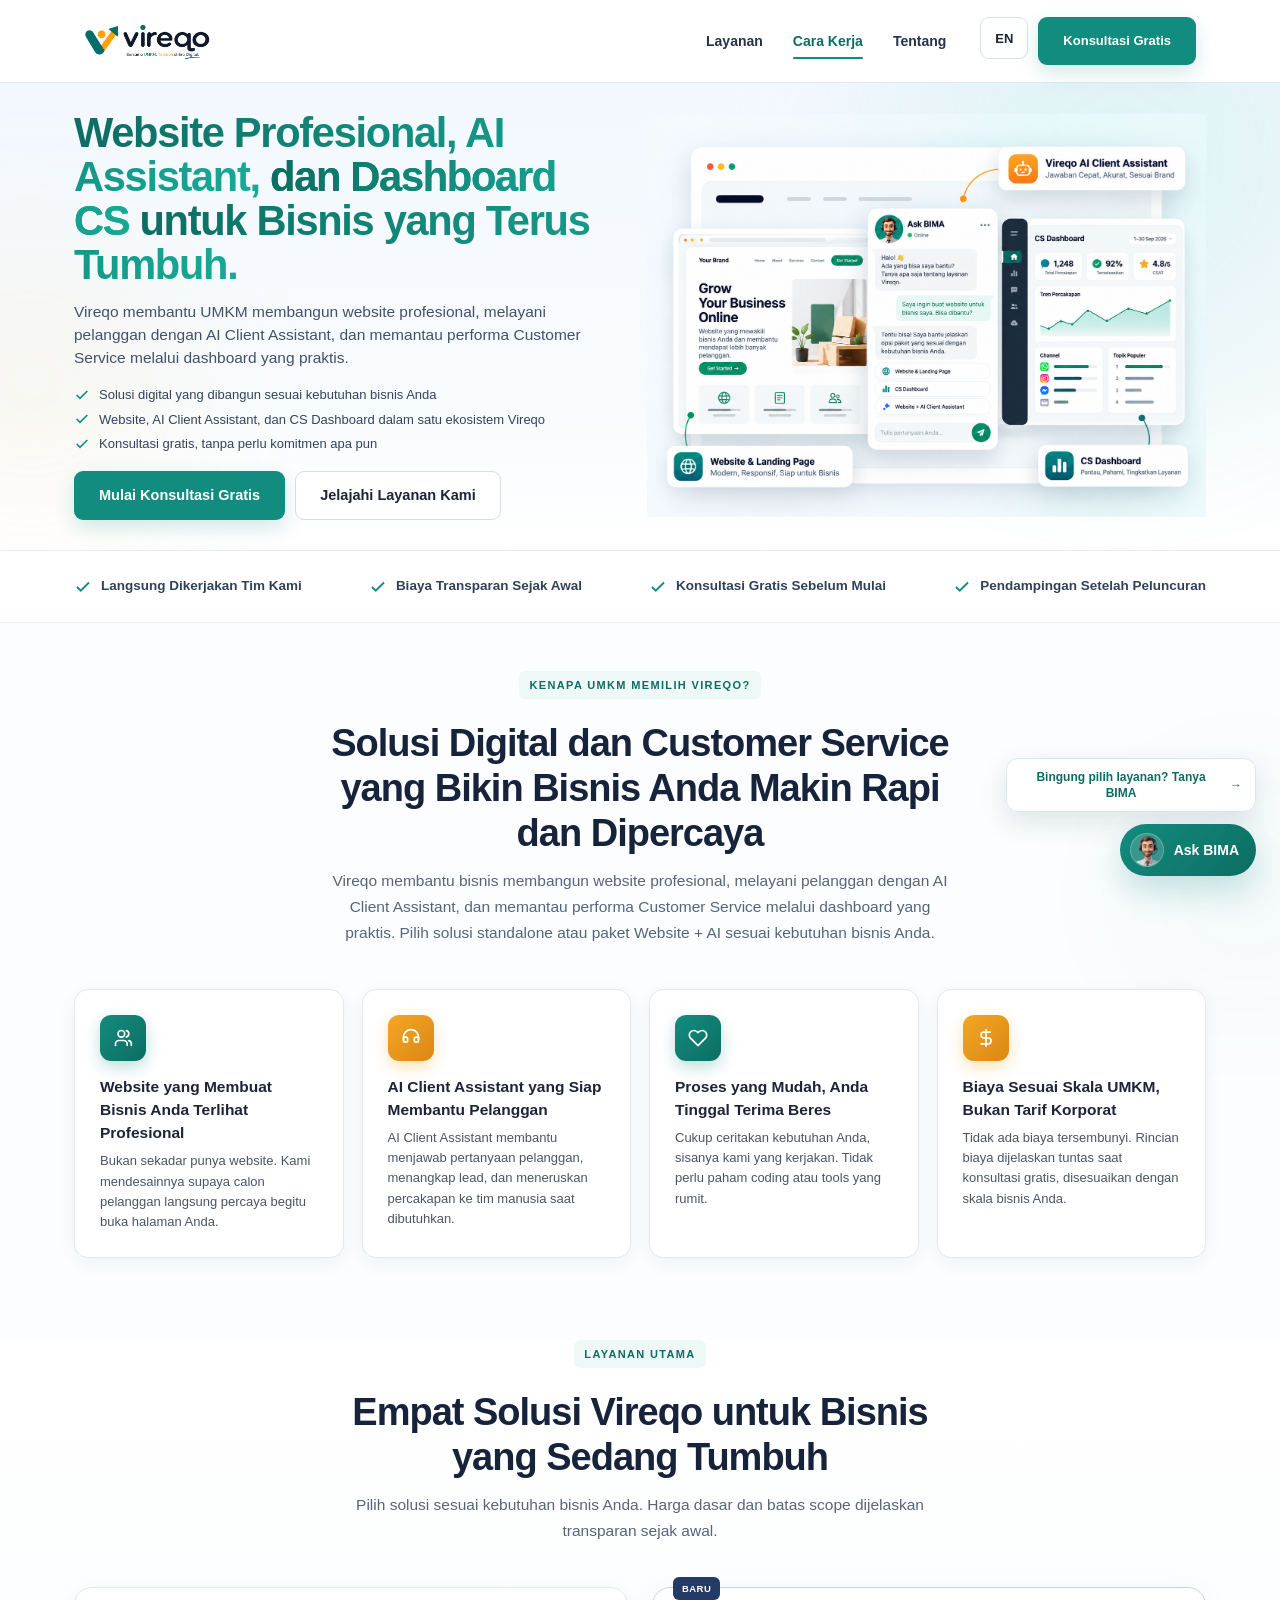
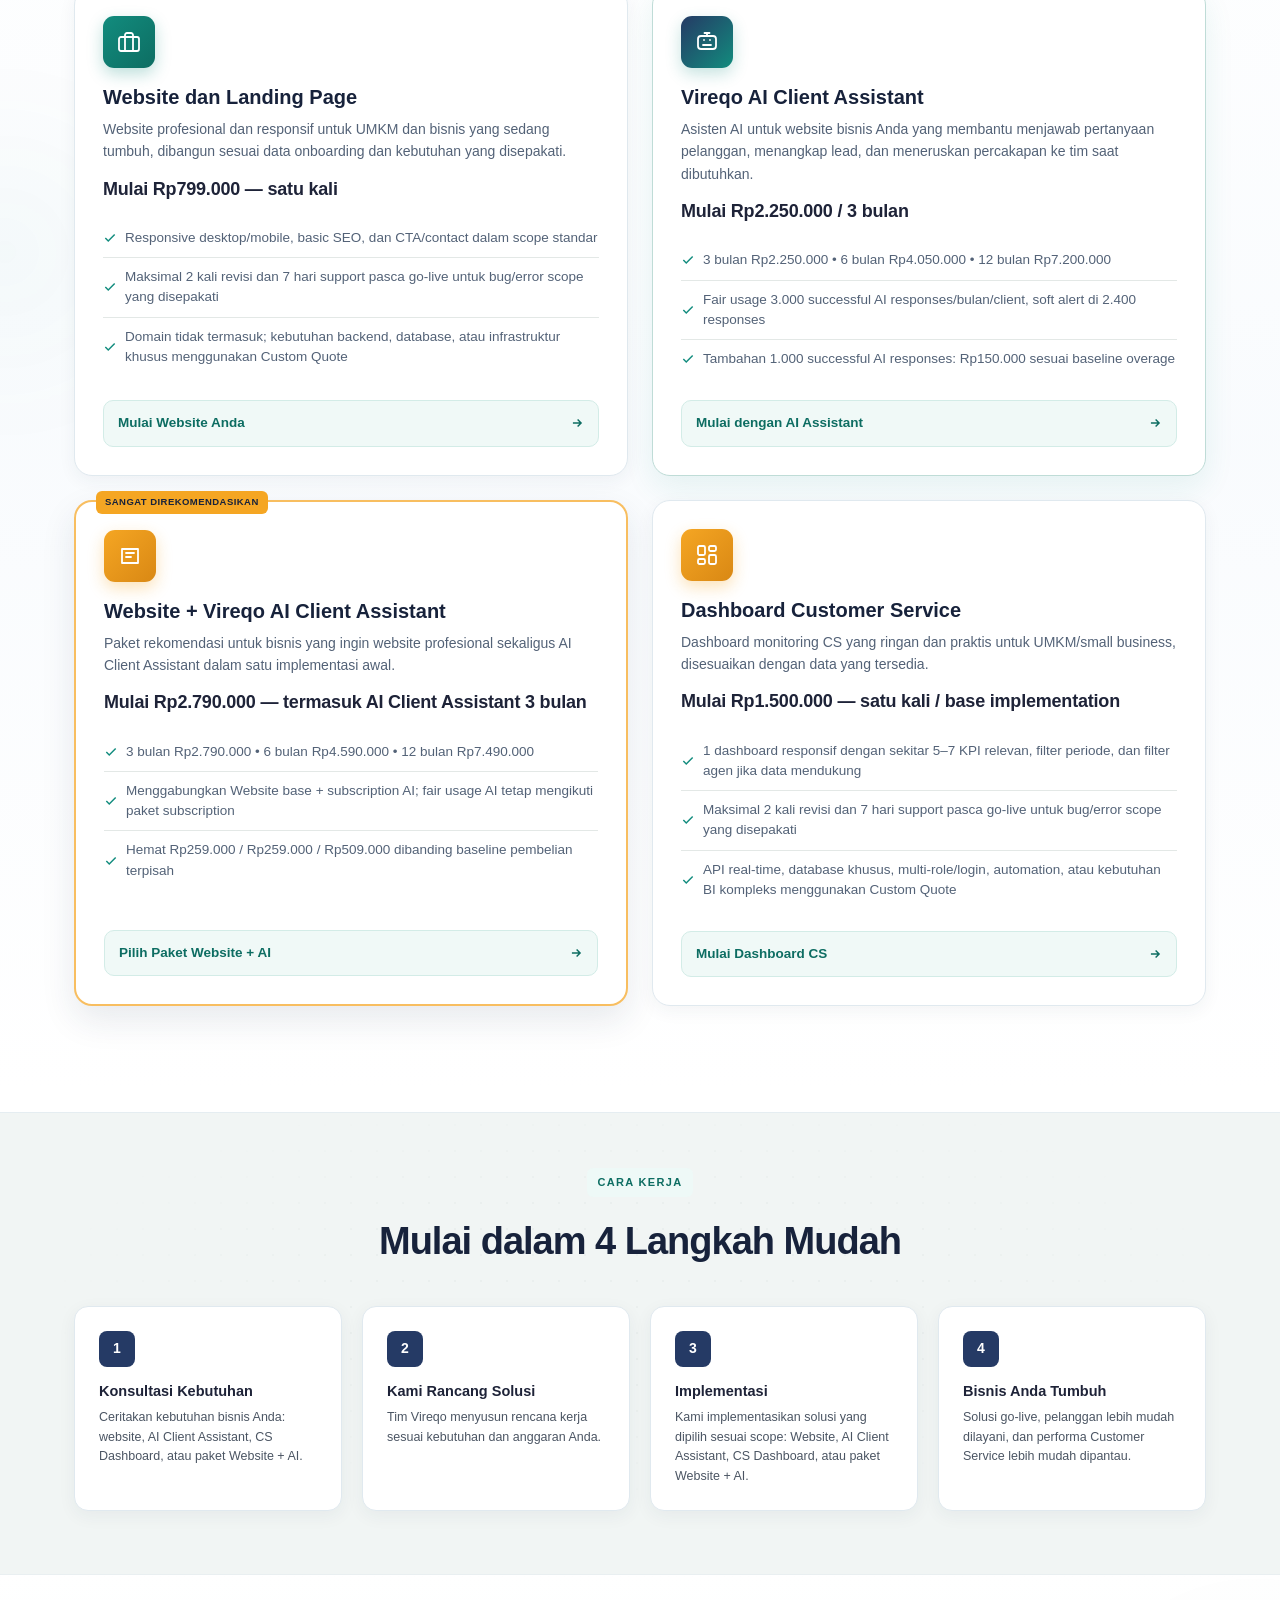
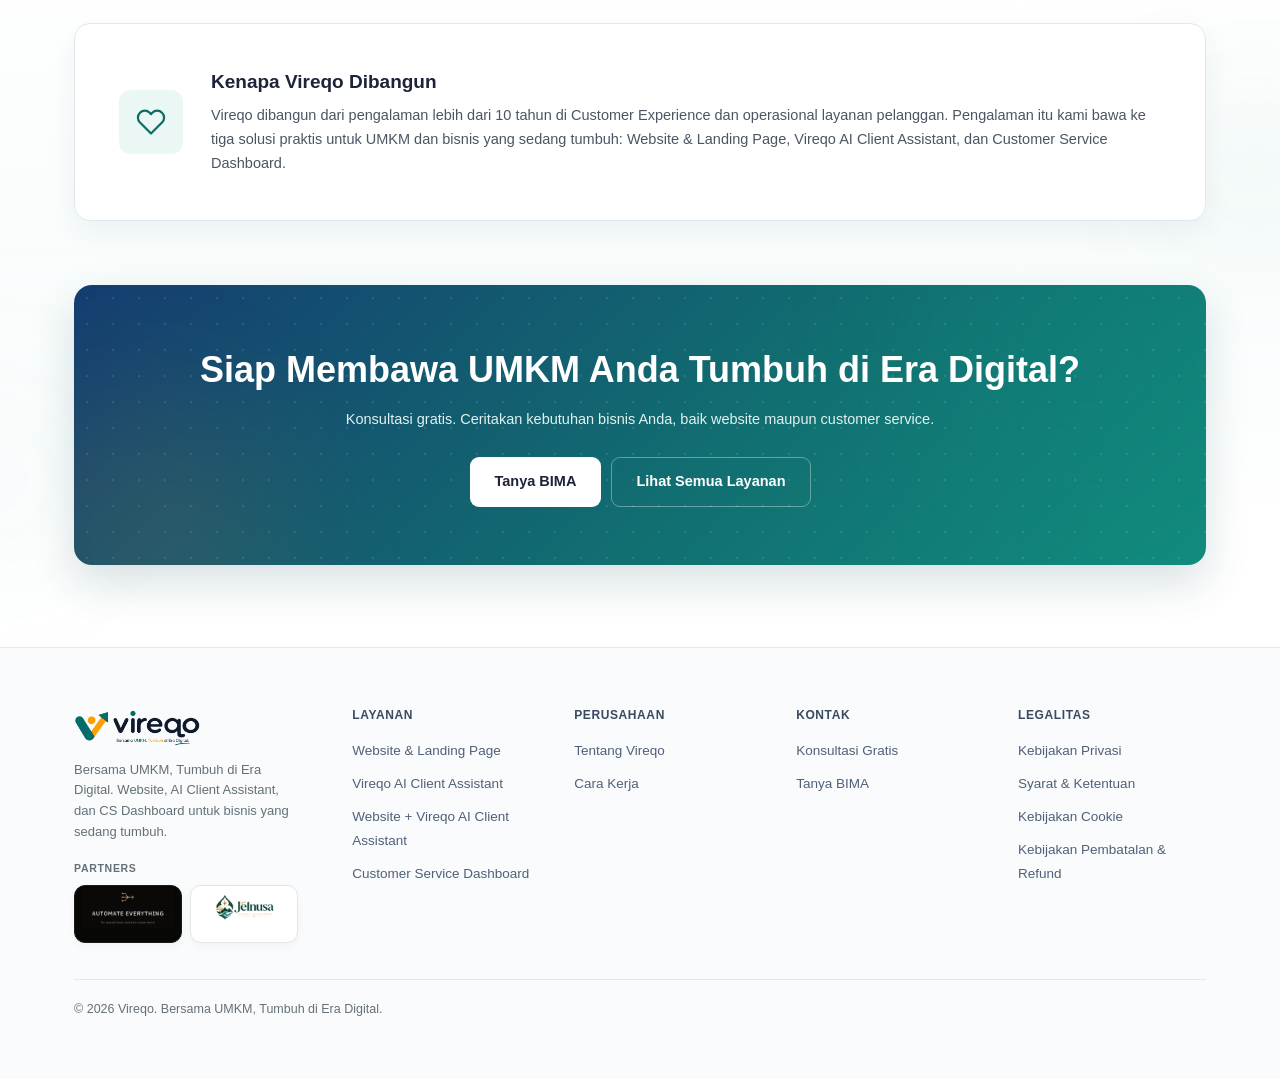
==== commit efc00a46: "Add partner logo badges to footer" ====
--- a/index.html
+++ b/index.html
@@ -230,6 +230,13 @@
 .footer-grid a:hover{color:var(--teal-dark)}
 .footer-brand img{height:42px;width:auto;margin-bottom:12px}
 .footer-brand p{font-size:13px;color:var(--t3);max-width:230px;line-height:1.6}
+.footer-partners{margin-top:18px}
+.footer-partners-label{display:block;font-size:10.5px;font-weight:800;color:var(--t3);text-transform:uppercase;letter-spacing:.7px;margin-bottom:8px}
+.footer-partner-list{display:flex;align-items:stretch;gap:8px;flex-wrap:wrap}
+.footer-partner-badge{width:108px;height:58px;border:1px solid var(--border);border-radius:11px;background:#fff;display:flex;align-items:center;justify-content:center;padding:6px 8px;overflow:hidden;box-shadow:0 3px 10px rgba(15,23,42,.04)}
+.footer-partner-badge img{display:block;max-width:100%;max-height:100%;width:auto;height:auto;object-fit:contain}
+.footer-partner-badge.partner-automate{background:#070706;border-color:#1b1b19;padding:5px 7px}
+@media(max-width:860px){.footer-partners{margin-top:16px}.footer-partner-badge{width:104px;height:56px}}
 .footer-bottom{border-top:1px solid var(--border);padding-top:20px;display:flex;justify-content:space-between;flex-wrap:wrap;gap:10px;font-size:12.5px;color:var(--t3);align-items:center}
 
 .lang-toggle{background:var(--white);border:1px solid var(--border2);color:var(--t1);font-weight:700;font-size:13px;padding:9px 14px;border-radius:10px;cursor:pointer;transition:all .18s}
@@ -551,7 +558,7 @@
   .footer-grid{gap:24px}
 }
 </style>
-<!-- SEO: ganti https://vireqo.id/ di bawah dengan domain resmi Vireqo saat sudah live --><link href="https://vireqo.id/" rel="canonical"/><meta content="website" property="og:type"/><meta content="Vireqo" property="og:site_name"/><meta content="Vireqo | Website, AI Client Assistant &amp; CS Dashboard untuk UMKM" property="og:title"/><meta content="Vireqo membantu UMKM membangun website profesional, melayani pelanggan dengan AI Client Assistant, dan memantau performa Customer Service melalui CS Dashboard." property="og:description"/><meta content="https://vireqo.id/" property="og:url"/><meta content="id_ID" property="og:locale"/><meta content="en_US" property="og:locale:alternate"/><meta content="https://vireqo.id/og-image.png" property="og:image"/><meta content="1200" property="og:image:width"/><meta content="630" property="og:image:height"/><meta content="summary_large_image" name="twitter:card"/><meta content="Vireqo | Website, AI Client Assistant &amp; CS Dashboard untuk UMKM" name="twitter:title"/><meta content="Vireqo membantu UMKM membangun website profesional, melayani pelanggan dengan AI Client Assistant, dan memantau performa Customer Service melalui CS Dashboard." name="twitter:description"/><meta content="https://vireqo.id/og-image.png" name="twitter:image"/><meta content="#128C7E" name="theme-color"/><script type="application/ld+json">{"@context":"https://schema.org","@type":"ProfessionalService","name":"Vireqo","description":"Vireqo membantu UMKM membangun website profesional, melayani pelanggan dengan AI Client Assistant, dan memantau performa Customer Service melalui CS Dashboard.","areaServed":"ID","telephone":"+6281912345611","url":"https://vireqo.id/","sameAs":["https://wa.me/6281912345611"],"makesOffer":[{"@type":"Offer","itemOffered":{"@type":"Service","name":"Website & Landing Page"}},{"@type":"Offer","itemOffered":{"@type":"Service","name":"Vireqo AI Client Assistant"}},{"@type":"Offer","itemOffered":{"@type":"Service","name":"Website + Vireqo AI Client Assistant"}},{"@type":"Offer","itemOffered":{"@type":"Service","name":"Customer Service Dashboard"}}]}</script><meta content="index, follow" name="robots"/><meta content="default-src 'self'; script-src 'self' 'unsafe-inline'; style-src 'self' 'unsafe-inline' https://fonts.googleapis.com; font-src https://fonts.gstatic.com; img-src 'self' data:; connect-src 'self' https://bima-production-a580.up.railway.app http://127.0.0.1:8000 http://localhost:8000; base-uri 'self'; form-action 'self'; object-src 'none'" http-equiv="Content-Security-Policy"/><meta content="strict-origin-when-cross-origin" name="referrer"/>
+<!-- SEO: ganti https://vireqo.id/ di bawah dengan domain resmi Vireqo saat sudah live --><link href="https://vireqo.id/" rel="canonical"/><meta content="website" property="og:type"/><meta content="Vireqo" property="og:site_name"/><meta content="Vireqo | Website, AI Client Assistant &amp; CS Dashboard untuk UMKM" property="og:title"/><meta content="Vireqo membantu UMKM membangun website profesional, melayani pelanggan dengan AI Client Assistant, dan memantau performa Customer Service melalui CS Dashboard." property="og:description"/><meta content="https://vireqo.id/" property="og:url"/><meta content="id_ID" property="og:locale"/><meta content="en_US" property="og:locale:alternate"/><meta content="https://vireqo.id/og-image.png" property="og:image"/><meta content="1200" property="og:image:width"/><meta content="630" property="og:image:height"/><meta content="summary_large_image" name="twitter:card"/><meta content="Vireqo | Website, AI Client Assistant &amp; CS Dashboard untuk UMKM" name="twitter:title"/><meta content="Vireqo membantu UMKM membangun website profesional, melayani pelanggan dengan AI Client Assistant, dan memantau performa Customer Service melalui CS Dashboard." name="twitter:description"/><meta content="https://vireqo.id/og-image.png" name="twitter:image"/><meta content="#128C7E" name="theme-color"/><script type="application/ld+json">{"@context":"https://schema.org","@type":"ProfessionalService","name":"Vireqo","description":"Vireqo membantu UMKM membangun website profesional, melayani pelanggan dengan AI Client Assistant, dan memantau performa Customer Service melalui CS Dashboard.","areaServed":"ID","telephone":"+6281912345611","url":"https://vireqo.id/","sameAs":["https://wa.me/6281912345611"],"makesOffer":[{"@type":"Offer","itemOffered":{"@type":"Service","name":"Website & Landing Page"}},{"@type":"Offer","itemOffered":{"@type":"Service","name":"Vireqo AI Client Assistant"}},{"@type":"Offer","itemOffered":{"@type":"Service","name":"Website + Vireqo AI Client Assistant"}},{"@type":"Offer","itemOffered":{"@type":"Service","name":"Customer Service Dashboard"}}]}</script><meta content="index, follow" name="robots"/><meta content="default-src 'self'; script-src 'self' 'unsafe-inline'; style-src 'self' 'unsafe-inline' https://fonts.googleapis.com; font-src https://fonts.gstatic.com; img-src 'self' data:; connect-src 'self' https://ask-bima-isolated-production.up.railway.app http://127.0.0.1:8000 http://localhost:8000; base-uri 'self'; form-action 'self'; object-src 'none'" http-equiv="Content-Security-Policy"/><meta content="strict-origin-when-cross-origin" name="referrer"/>
 <style id="vireqo-v4-hero-refinement">
 /* V4 hero proportion refinement — visual-only, services and functionality untouched */
 @media (min-width: 1025px) {
@@ -997,6 +1004,13 @@
 <div class="footer-brand">
 <img alt="Logo Vireqo - Andalan Digital UMKM Indonesia" height="40" loading="lazy" src="[data-uri]" width="122"/>
 <p><span data-i18n="t89">Bersama UMKM, Tumbuh di Era Digital. Website, AI Client Assistant, dan CS Dashboard untuk bisnis yang sedang tumbuh.</span></p>
+<div class="footer-partners" aria-label="Vireqo partners">
+<span class="footer-partners-label">Partners</span>
+<div class="footer-partner-list">
+<div class="footer-partner-badge partner-automate" title="Automate Everything"><img src="assets/partners/automate-everything.webp" alt="Automate Everything"/></div>
+<div class="footer-partner-badge" title="Jelnusa"><img src="assets/partners/jelnusa.png" alt="Jelnusa — Jelajah Nusantara"/></div>
+</div>
+</div>
 </div>
 <div>
 <h5><span data-i18n="t90">Layanan</span></h5>
@@ -1456,7 +1470,7 @@
   var brandLogo=document.querySelector('.brand img');
   if(closedLogo&&brandLogo&&!closedLogo.firstChild){var poweredLogo=brandLogo.cloneNode(false);poweredLogo.alt='Vireqo';poweredLogo.removeAttribute('style');closedLogo.appendChild(poweredLogo);}
 
-  var API_BASE=(window.BIMA_API_BASE||'https://bima-production-a580.up.railway.app').replace(/\/+$/,'');
+  var API_BASE=(window.BIMA_API_BASE||'https://ask-bima-isolated-production.up.railway.app').replace(/\/+$/,'');
   var SESSION_KEY='vireqo_bima_session_id';
   var NAME_KEY='vireqo_bima_customer_name';
   var sessionId=sessionStorage.getItem(SESSION_KEY)||'';
@@ -1681,6 +1695,7 @@
         /(^|\s)wa(\s|$)/.test(normalizedUserMessage);
 
       var shouldShowWhatsApp =
+        data.handover_ready===true ||
         userRequestedWhatsApp ||
         normalizedAnswer.includes('lanjut via whatsapp') ||
         normalizedAnswer.includes('lanjut melalui whatsapp') ||
